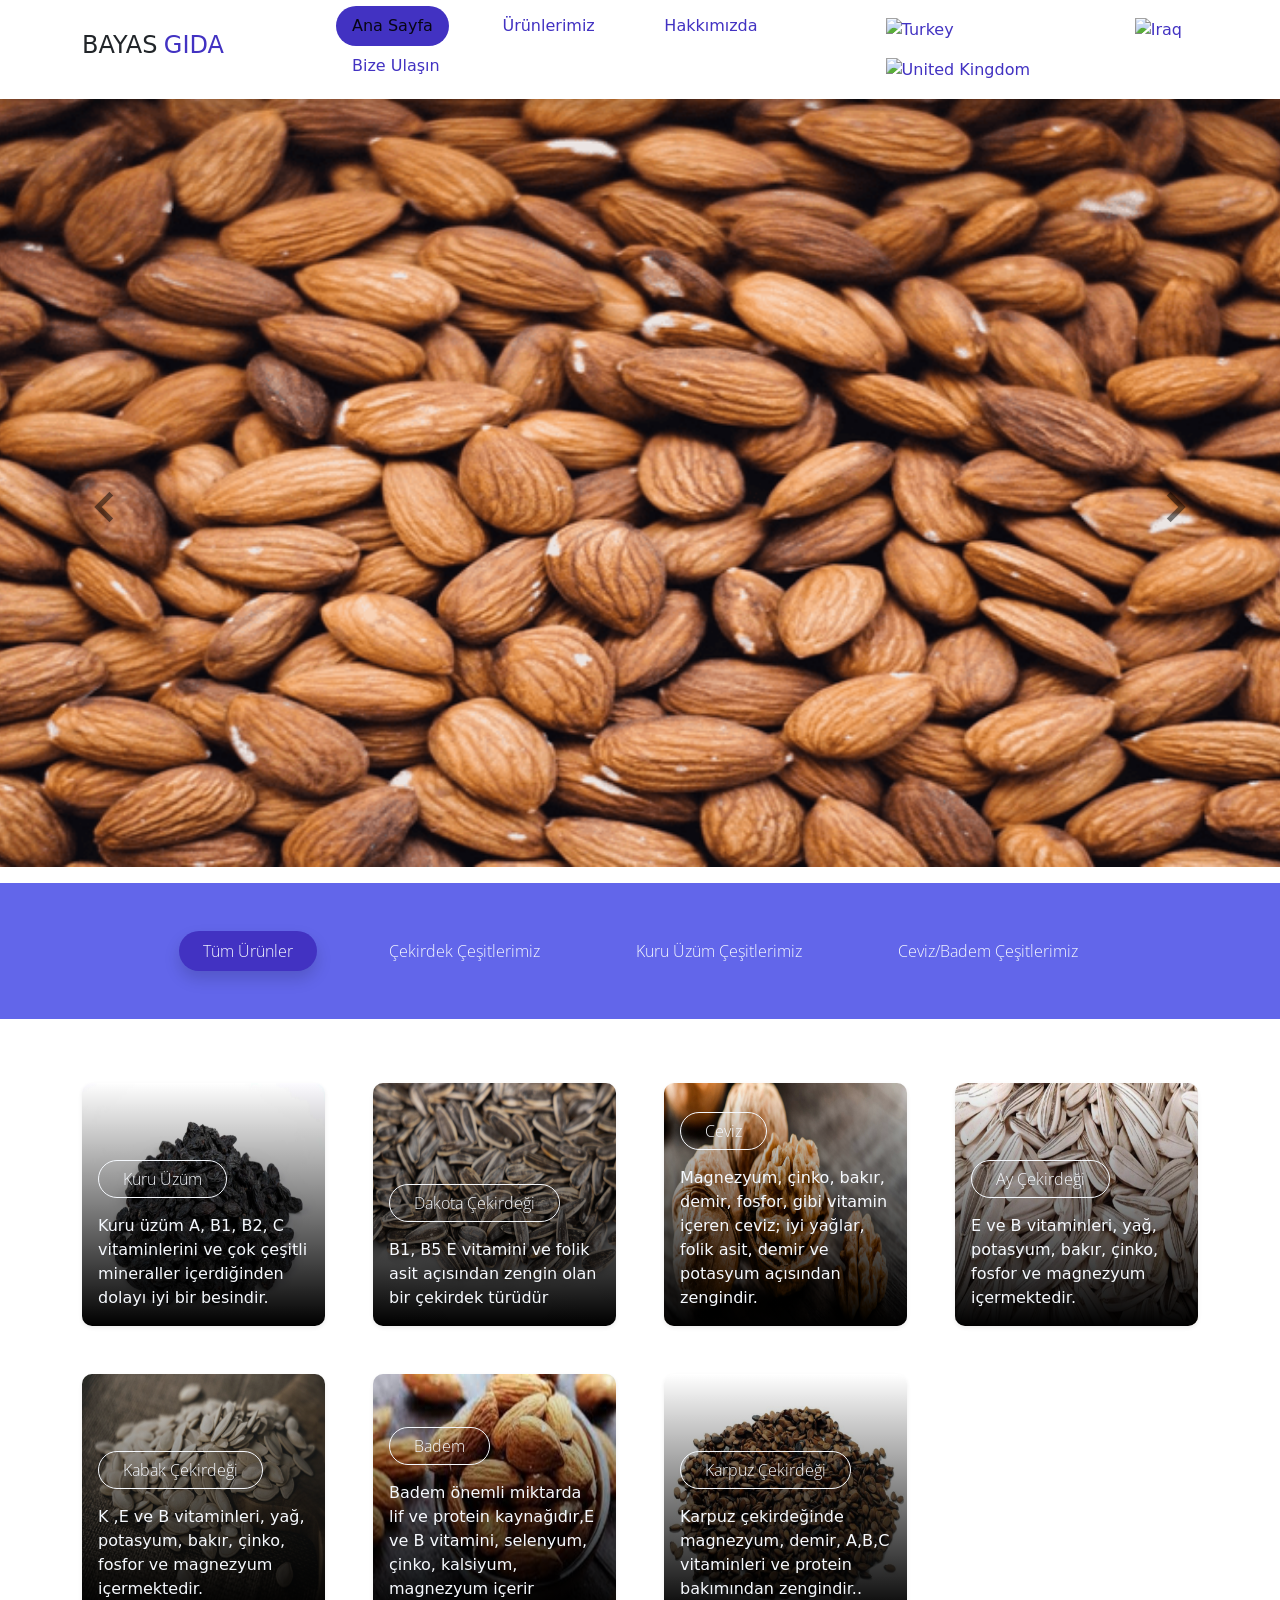
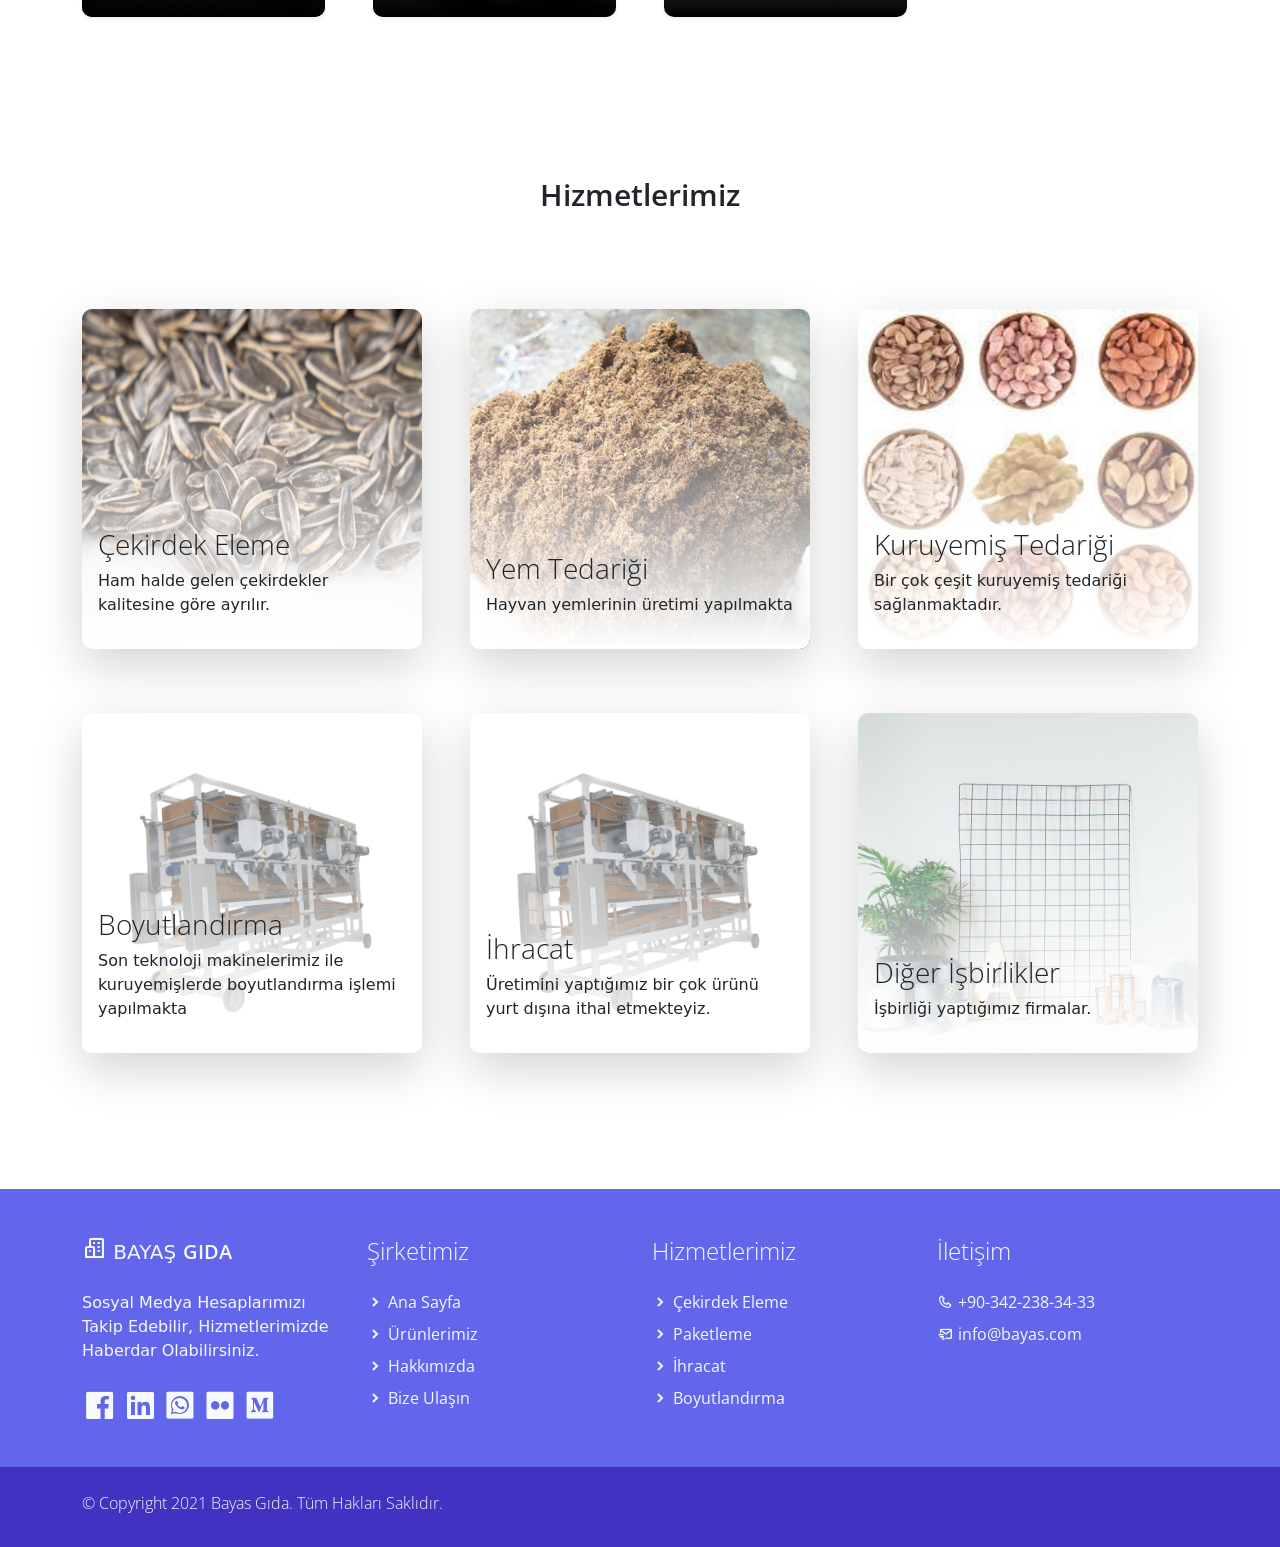
==== index.html @ 4cce1319 "first commit" ====
<!DOCTYPE html>
<html lang="en">

<head>
    <title>Bayaş Gıda</title>
    <meta charset="utf-8">
    <meta name="viewport" content="width=device-width, initial-scale=1">
    <link rel="apple-touch-icon" href="assets/img/apple-icon.png">
    <link rel="shortcut icon" type="image/x-icon" href="assets/img/favicon.ico">
    <!-- Load Require CSS -->
    <link href="assets/css/bootstrap.min.css" rel="stylesheet">
    <!-- Font CSS -->
    <link href="assets/css/boxicon.min.css" rel="stylesheet">
    <link href="https://fonts.googleapis.com/css2?family=Open+Sans:wght@300;400;600&display=swap" rel="stylesheet">
    <!-- Load Tempalte CSS -->
    <link rel="stylesheet" href="assets/css/templatemo.css">
    <!-- Custom CSS -->
    <link rel="stylesheet" href="assets/css/custom.css">

</head>

<body>
    <!-- Header -->
    <nav id="main_nav" class="navbar navbar-expand-lg navbar-light bg-white shadow">
        <div class="container d-flex justify-content-between align-items-center">
            <a class="navbar-brand h1" href="index.html">
                <!-- <i class='bx bx-buildings bx-sm text-dark'></i> -->
                <!-- <img src="./assets/img/logo.png"   width="200" height="50">  -->
                <span class="text-dark h4">BAYAS</span> <span class="text-primary h4">GIDA</span>
            </a>
            <button class="navbar-toggler border-0" type="button" data-bs-toggle="collapse" data-bs-target="#navbar-toggler-success" aria-controls="navbarSupportedContent" aria-expanded="false" aria-label="Toggle navigation">
                <span class="navbar-toggler-icon"></span>
            </button>

            <div class="align-self-center collapse navbar-collapse flex-fill  d-lg-flex justify-content-lg-between" id="navbar-toggler-success">
                <div class="flex-fill mx-xl-5 mb-2">
                    <ul class="nav navbar-nav d-flex justify-content-between mx-xl-5 text-center text-dark">
                        <li class="nav-item">
                            <a class="nav-link btn-outline-primary rounded-pill px-3 active" href="index.html">Ana Sayfa</a>
                        </li>
                        <li class="nav-item">
                            <a class="nav-link btn-outline-primary rounded-pill px-3" href="work.html">Ürünlerimiz</a>
                        </li>
                        <li class="nav-item">
                            <a class="nav-link btn-outline-primary rounded-pill px-3" href="about.html">Hakkımızda</a>
                        </li>
                        <li class="nav-item">
                            <a class="nav-link btn-outline-primary rounded-pill px-3" href="contact.html">Bize Ulaşın</a>
                        </li>
                    </ul>
                </div>
                <div class="navbar align-self-center d-flex">
                    <a onclick="doGTranslate('tr|tr');return false;" class="nav-link" href="#"><img
                        src="https://flagcdn.com/24x18/tr.png"
                        srcset="https://flagcdn.com/48x36/tr.png 2x,
                          https://flagcdn.com/72x54/tr.png 3x"
                        width="24"
                        height="18"
                        alt="Turkey"></a>
                    <a onclick="doGTranslate('tr|ar');return false;" class="nav-link" href="#"><img
                        src="https://flagcdn.com/24x18/iq.png"
                        srcset="https://flagcdn.com/48x36/iq.png 2x,
                          https://flagcdn.com/72x54/iq.png 3x"
                        width="24"
                        height="18"
                        alt="Iraq"></a>
                    <a onclick="doGTranslate('tr|en');return false;" class="nav-link" href="#"><img
                        src="https://flagcdn.com/24x18/gb.png"
                        srcset="https://flagcdn.com/48x36/gb.png 2x,
                          https://flagcdn.com/72x54/gb.png 3x"
                        width="24"
                        height="18"
                        alt="United Kingdom"> </a>
                </div>
            </div>
        </div>
    </nav>
    <!-- Close Header -->


    <!-- Start Banner Hero -->
    <div class="banner-wrapper bg-light">
        <div id="index_banner" class="banner-vertical-center-index container-fluid pt-5">

            <!-- Start slider -->
            <div id="carouselExampleIndicators" class="carousel slide" data-bs-ride="carousel">
                <!-- <ol  class="carousel-indicators">
                    <li data-bs-target="#carouselExampleIndicators" data-bs-slide-to="0" class="active"></li>
                    <li data-bs-target="#carouselExampleIndicators" data-bs-slide-to="1"></li>
                    <li data-bs-target="#carouselExampleIndicators" data-bs-slide-to="2"></li>
                </ol> -->
                <div class="carousel-inner">
                    <div class="carousel-item active">
                        <div  class="py-5 row d-flex align-items-center">
                            <!-- <div  class="banner-content col-lg-8 col-8 offset-2 m-lg-auto text-left py-5 pb-5">
                                <h1 class="banner-heading h1 text-secondary display-3 mb-0 pb-5 mx-0 px-0 ">
                                    <strong> Son Teknoloji Eleme Tesisimiz İle <br>Kaliteli Ürünler Üretiyoruz</strong>
                              </h1>
                                <p class="banner-body text-muted py-3 mx-0 px-0">
                                   1000 m2 alana kurulu olan son teknoloji eleme tesisimiz ile bir çok ürün için eleme hizmeti vermekteyiz.<br> Daha detaylı bilgi için bizimle iletişime geçiniz.
                              </p>
                                <a class="banner-button btn rounded-pill btn-outline-primary btn-lg px-4" href="#" role="button">Detaylar</a>
                            </div> -->
                        </div>

                    </div>
                    <div    class="carousel-item">

                        <div class="py-5 row d-flex align-items-center">
                            <!-- <div class="banner-content col-lg-8 col-8 offset-2 m-lg-auto text-left py-5 pb-5">
                                <h1 class="banner-heading h1 text-secondary display-3 mb-0 pb-3 mx-0 px-0 light-300">
                                   <strong> Yurtiçi ve Yurtdışı Birçok Ülkeye<br> İhracat Yapmaktayız. </strong>
                                </h1>
                                <p class="banner-body text-muted py-3">
                                    Bir çok ülkeye ihracatlar gerçekleştirmekteyiz ve yutriçinde de aynı şekilde faliyet göstermekteyiz.
                                </p>
                                <a class="banner-button btn rounded-pill btn-outline-primary btn-lg px-4" href="#" role="button">Detaylar</a>
                            </div> -->
                        </div>

                    </div>
                    <div  class="carousel-item">

                        <div class="py-5 row d-flex align-items-center">
                            <!-- <div class="banner-content col-lg-8 col-8 offset-2 m-lg-auto text-left py-5 pb-5">
                                <h1 class="banner-heading h1 text-secondary display-3 mb-0 pb-3 mx-0 px-0 light-300">
                                    Ürünlerimiz Hakkında Daha Fazla <br>Bilgi Edinin
                                </h1>
                                <p class="banner-body text-muted py-3">
                                    Yerli üretimi destekleyip, her sezon taptaze ürünleri hizmetinize sunmaktayız.
                                </p>
                                <a class="banner-button btn rounded-pill btn-outline-primary btn-lg px-4" href="#" role="button">Detaylar</a>
                            </div> -->
                        </div>

                    </div>
                </div>
                <a class="carousel-control-prev text-decoration-none" href="#carouselExampleIndicators" role="button" data-bs-slide="prev">
                    <i class='bx bx-chevron-left'></i>
                    <span class="visually-hidden">Previous</span>
                </a>
                <a class="carousel-control-next text-decoration-none" href="#carouselExampleIndicators" role="button" data-bs-slide="next">
                    <i class='bx bx-chevron-right'></i>
                    <span class="visually-hidden">Next</span>
                </a>
            </div>
            <!-- End slider -->

        </div>
    </div>
    <!-- End Banner Hero -->



    <!-- Start Service -->
    <section class="service-wrapper py-3">
        <!-- <div class="container-fluid pb-3">
            <div class="row">
                <div class="service-header col-2 col-lg-3 text-end light-300">
                    <i class='bx bx-gift h3 mt-1'></i>
                </div>
                <div class="service-heading col-10 col-lg-9 text-start float-end light-300">
                    <h2 class="h3 pb-4 typo-space-line">Yenilenen Sitemiz İle Sizlere Bir Adım Daha Yakınız.</h2>
                </div>
                <p class="service-footer col-10 offset-2 col-lg-9 offset-lg-3 text-start pb-3 text-muted px-2">
                    Sitemiz de bulunan ürünler ve üretim süreçleri ile ilgili her türlü soruları çekinmeden bize sorabilirsiniz.
                </p>
            </div>
            
        </div> -->

        <div class="service-tag py-5 bg-secondary">
            <div class="col-md-12">
                <ul class="nav d-flex justify-content-center">
                    <li class="nav-item mx-lg-4">
                        <a class="filter-btn nav-link btn-outline-primary active shadow rounded-pill text-light px-4 light-300" href="#" data-filter=".project">Tüm Ürünler</a>
                    </li>
                    <li class="nav-item mx-lg-4">
                        <a class="filter-btn nav-link btn-outline-primary rounded-pill text-light px-4 light-300" href="#" data-filter=".graphic">Çekirdek Çeşitlerimiz</a>
                    </li>
                    <li class="filter-btn nav-item mx-lg-4">
                        <a class="filter-btn nav-link btn-outline-primary rounded-pill text-light px-4 light-300" href="#" data-filter=".ui">Kuru Üzüm Çeşitlerimiz</a>
                    </li>
                    <li class="nav-item mx-lg-4">
                        <a class="filter-btn nav-link btn-outline-primary rounded-pill text-light px-4 light-300" href="#" data-filter=".branding">Ceviz/Badem Çeşitlerimiz</a>
                    </li>
                </ul>
            </div>
        </div>

    </section>

    <section class="container overflow-hidden py-5">
        <div class="row gx-5 gx-sm-3 gx-lg-5 gy-lg-5 gy-3 pb-3 projects">

            <!-- Start Recent Work -->
            <div class="col-xl-3 col-md-4 col-sm-6 project ui">
                <a href="#" class="service-work card border-0 text-white shadow-sm overflow-hidden mx-5 m-sm-0">
                    <img class="service card-img" src="./assets/img/kuruUzum.jpg" alt="Card image">
                    <div class="service-work-vertical card-img-overlay d-flex align-items-end">
                        <div class="service-work-content text-left text-light">
                            <span class="btn btn-outline-light rounded-pill mb-lg-3 px-lg-4 light-300">Kuru Üzüm</span>
                            <p class="card-text">Kuru üzüm A, B1, B2, C vitaminlerini ve çok çeşitli mineraller içerdiğinden dolayı iyi bir besindir.</p>
                        </div>
                    </div>
                </a>
            </div><!-- End Recent Work -->

            <!-- Start Recent Work -->
            <div class="col-xl-3 col-md-4 col-sm-6 project  graphic">
                <a href="#" class="service-work card border-0 text-white shadow-sm overflow-hidden mx-5 m-sm-0">
                    <img class="card-img" src="./assets/img/gunebakan.jpg" alt="Card image">
                    <div class="service-work-vertical card-img-overlay d-flex align-items-end">
                        <div class="service-work-content text-left text-light">
                            <span class="btn btn-outline-light rounded-pill mb-lg-3 px-lg-4 light-300">Dakota Çekirdeği</span>
                            <p class="card-text">B1, B5 E vitamini ve folik asit açısından zengin olan bir çekirdek türüdür</p>
                        </div>
                    </div>
                </a>
            </div><!-- End Recent Work -->

            <!-- Start Recent Work -->
            <div class="col-xl-3 col-md-4 col-sm-6 project branding">
                <a href="#" class="service-work card border-0 text-white shadow-sm overflow-hidden mx-5 m-sm-0">
                    <img class="card-img" src="./assets/img/ceviz.jpg" alt="Card image">
                    <div class="service-work-vertical card-img-overlay d-flex align-items-end">
                        <div class="service-work-content text-left text-light">
                            <span class="btn btn-outline-light rounded-pill mb-lg-3 px-lg-4 light-300">Ceviz</span>
                            <p class="card-text">Magnezyum, çinko, bakır, demir, fosfor, gibi vitamin içeren ceviz; iyi yağlar, folik asit, demir ve potasyum açısından zengindir.</p>
                        </div>
                    </div>
                </a>
            </div><!-- End Recent Work -->

            <!-- Start Recent Work -->
            <div class="col-xl-3 col-md-4 col-sm-6 project  graphic">
                <a href="#" class="service-work card border-0 text-white shadow-sm overflow-hidden mx-5 m-sm-0">
                    <img class="card-img" src="./assets/img/aycekirdek.jpg" alt="Card image">
                    <div class="service-work-vertical card-img-overlay d-flex align-items-end">
                        <div class="service-work-content text-left text-light">
                            <span class="btn btn-outline-light rounded-pill mb-lg-3 px-lg-4 light-300">Ay Çekirdeği</span>
                            <p class="card-text">E ve B vitaminleri, yağ, potasyum, bakır, çinko, fosfor ve magnezyum içermektedir.</p>
                        </div>
                    </div>
                </a>
            </div><!-- End Recent Work -->

            <!-- Start Recent Work -->
            <div class="col-xl-3 col-md-4 col-sm-6 project  graphic">
                <a href="#" class="service-work card border-0 text-white shadow-sm overflow-hidden mx-5 m-sm-0">
                    <img class="card-img" src="./assets/img/kabakcekirdegi.jpg" alt="Card image">
                    <div class="service-work-vertical card-img-overlay d-flex align-items-end">
                        <div class="service-work-content text-left text-light">
                            <span class="btn btn-outline-light rounded-pill mb-lg-3 px-lg-4 light-300">Kabak Çekirdeği</span>
                            <p class="card-text">K ,E ve B vitaminleri, yağ, potasyum, bakır, çinko, fosfor ve magnezyum içermektedir.</p>
                        </div>
                    </div>
                </a>
            </div><!-- End Recent Work -->

            <!-- Start Recent Work -->
            <div class="col-xl-3 col-md-4 col-sm-6 project branding">
                <a href="#" class="service-work card border-0 text-white shadow-sm overflow-hidden mx-5 m-sm-0">
                    <img class="card-img" src="./assets/img/badem1.jpg" alt="Card image">
                    <div class="service-work-vertical card-img-overlay d-flex align-items-end">
                        <div class="service-work-content text-left text-light">
                            <span class="btn btn-outline-light rounded-pill mb-lg-3 px-lg-4 light-300">Badem</span>
                            <p class="card-text">Badem önemli miktarda lif ve protein kaynağıdır,E ve B vitamini, selenyum, çinko, kalsiyum, magnezyum  içerir</p>
                        </div>
                    </div>
                </a>
            </div><!-- End Recent Work -->

            <!-- Start Recent Work -->
            <div class="col-xl-3 col-md-4 col-sm-6 project  graphic">
                <a href="#" class="service-work card border-0 text-white shadow-sm overflow-hidden mx-5 m-sm-0">
                    <img class="card-img" src="./assets/img/karpuzCekirdegi.jpg" alt="Card image">
                    <div class="service-work-vertical card-img-overlay d-flex align-items-end">
                        <div class="service-work-content text-left text-light">
                            <span class="btn btn-outline-light rounded-pill mb-lg-3 px-lg-4 light-300">Karpuz Çekirdeği</span>
                            <p class="card-text">Karpuz çekirdeğinde magnezyum, demir, A,B,C vitaminleri ve protein bakımından zengindir..</p>
                        </div>
                    </div>
                </a>
            </div><!-- End Recent Work -->

        </div>
    </section>
    <!-- End Service -->






    <!-- Start View Work -->
    <!-- <section class="bg-secondary">
        <div class="container py-5">
            <div class="row d-flex justify-content-center text-center">
                <div class="col-lg-2 col-12 text-light align-items-center">
                    <i class='display-1 bx bxs-box bx-lg'></i>
                </div>
                <div class="col-lg-7 col-12 text-light pt-2">
                    <h3 class="h4 light-300">Great transformations successful</h3>
                    <p class="light-300">Quis ipsum suspendisse ultrices gravida.</p>
                </div>
                <div class="col-lg-3 col-12 pt-4">
                    <a href="#" class="btn btn-primary rounded-pill btn-block shadow px-4 py-2">View Our Work</a>
                </div>
            </div>
        </div>
    </section> -->
    <!-- End View Work -->

    <!-- Start Recent Work -->
    <section class="py-5 mb-5">
        <div class="container">
            <div class="recent-work-header row text-center pb-5">
                <h2 class="col-md-6 m-auto h2 semi-bold-600 py-5">Hizmetlerimiz</h2>
            </div>
            <div class="row gy-5 g-lg-5 mb-4">

                <!-- Start Recent Work -->
                <div class="col-md-4 mb-3">
                    <a href="#" class="recent-work card border-0 shadow-lg overflow-hidden">
                        <img class="recent-work-img card-img" src="./assets/img/gunebakan.jpg" alt="Card image">
                        <div class="recent-work-vertical card-img-overlay d-flex align-items-end">
                            <div class="recent-work-content text-start mb-3 ml-3 text-dark">
                                <h3 class="card-title light-300">Çekirdek Eleme</h3>
                                <p class="card-text">Ham halde gelen çekirdekler kalitesine göre ayrılır.</p>
                            </div>
                        </div>
                    </a>
                </div><!-- End Recent Work -->

                <!-- Start Recent Work -->
                <div class="col-md-4 mb-3">
                    <a href="#" class="recent-work card border-0 shadow-lg overflow-hidden">
                        <img class="recent-work-img card-img " src="./assets/img/yem.jpg" alt="Card image">
                        <div class="recent-work-vertical card-img-overlay d-flex align-items-end">
                            <div class="recent-work-content text-start mb-3 ml-3 text-dark">
                                <h3 class="card-title light-300">Yem Tedariği</h3>
                                <p class="card-text">Hayvan yemlerinin üretimi yapılmakta</p>
                            </div>
                        </div>
                    </a>
                </div><!-- End Recent Work -->

                <!-- Start Recent Work -->
                <div class="col-md-4 mb-3">
                    <a href="#" class="recent-work card border-0 shadow-lg overflow-hidden">
                        <img class="recent-work-img card-img" src="./assets/img/kuruYemis.jpg" alt="Card image">
                        <div class="recent-work-vertical card-img-overlay d-flex align-items-end">
                            <div class="recent-work-content text-start mb-3 ml-3 text-dark">
                                <h3 class="card-title light-300">Kuruyemiş Tedariği</h3>
                                <p class="card-text">Bir çok çeşit kuruyemiş tedariği sağlanmaktadır.</p>
                            </div>
                        </div>
                    </a>
                </div><!-- End Recent Work -->

                <!-- Start Recent Work -->
                <div class="col-md-4 mb-3">
                    <a href="#" class="recent-work card border-0 shadow-lg overflow-hidden">
                        <img class="recent-work-img card-img" src="./assets/img/boyutlandırmaMakine.jpg" alt="Card image">
                        <div class="recent-work-vertical card-img-overlay d-flex align-items-end">
                            <div class="recent-work-content text-start mb-3 ml-3 text-dark">
                                <h3 class="card-title light-300">Boyutlandırma</h3>
                                <p class="card-text">Son teknoloji makinelerimiz ile kuruyemişlerde boyutlandırma işlemi yapılmakta</p>
                            </div>
                        </div>
                    </a>
                </div
                ><!-- End Recent Work -->

                <!-- Start Recent Work -->
                <div class="col-md-4 mb-3">
                    <a href="#" class="recent-work card border-0 shadow-lg overflow-hidden">
                        <img class="recent-work-img card-img" src="./assets/img/boyutlandırmaMakine.jpg" alt="Card image">
                        <div class="recent-work-vertical card-img-overlay d-flex align-items-end">
                            <div class="recent-work-content text-start mb-3 ml-3 text-dark">
                                <h3 class="card-title light-300">İhracat</h3>

                                <p class="card-text">Üretimini yaptığımız bir çok ürünü yurt dışına ithal etmekteyiz.</p>
                            </div>
                        </div>
                    </a>
                </div><!-- End Recent Work -->

                <!-- Start Recent Work -->
                <div class="col-md-4 mb-3">
                    <a href="#" class="recent-work card border-0 shadow-lg overflow-hidden">
                        <img class="recent-work-img card-img" src="./assets/img/recent-work-06.jpg" alt="Card image">
                        <div class="recent-work-vertical card-img-overlay d-flex align-items-end">
                            <div class="recent-work-content text-start mb-3 ml-3 text-dark">
                                <h3 class="card-title light-300">Diğer İşbirlikler</h3>
                                <p class="card-text">İşbirliği yaptığımız firmalar.</p>
                            </div>
                        </div>
                    </a>
                </div><!-- End Recent Work -->

            </div>
        </div>
    </section>
    <!-- End Recent Work -->



    <!-- Start Footer -->
    <footer class="bg-secondary pt-4">
        <div class="container">
            <div class="row py-4">

                <div class="col-lg-3 col-12 align-left">
                    <a class="navbar-brand" href="index.html">
                        <i class='bx bx-buildings bx-sm text-light'></i>
                        <span class="text-light h5">BAYAŞ</span> <span class="text-light h5 semi-bold-600">GIDA</span>
                    </a>
                    <p class="text-light my-lg-4 my-2">
                       Sosyal Medya Hesaplarımızı Takip Edebilir, Hizmetlerimizde Haberdar Olabilirsiniz.
                    </p>
                    <ul class="list-inline footer-icons light-300">
                        <li class="list-inline-item m-0">
                            <a class="text-light" target="_blank" href="http://facebook.com/">
                                <i class='bx bxl-facebook-square bx-md'></i>
                            </a>
                        </li>
                        <li class="list-inline-item m-0">
                            <a class="text-light" target="_blank" href="https://www.linkedin.com/">
                                <i class='bx bxl-linkedin-square bx-md'></i>
                            </a>
                        </li>
                        <li class="list-inline-item m-0">
                            <a class="text-light" target="_blank" href="https://www.whatsapp.com/">
                                <i class='bx bxl-whatsapp-square bx-md'></i>
                            </a>
                        </li>
                        <li class="list-inline-item m-0">
                            <a class="text-light" target="_blank" href="https://www.flickr.com/">
                                <i class='bx bxl-flickr-square bx-md'></i>
                            </a>
                        </li>
                        <li class="list-inline-item m-0">
                            <a class="text-light" target="_blank" href="https://www.medium.com/">
                                <i class='bx bxl-medium-square bx-md' ></i>
                            </a>
                        </li>
                    </ul>
                </div>

                <div class="col-lg-3 col-md-4 my-sm-0 mt-4">
                    <h3 class="h4 pb-lg-3 text-light light-300">Şirketimiz</h2>
                        <ul class="list-unstyled text-light light-300">
                            <li class="pb-2">
                                <i class='bx-fw bx bxs-chevron-right bx-xs'></i><a class="text-decoration-none text-light" href="index.html">Ana Sayfa</a>
                            </li>
                            
                            <li class="pb-2">
                                <i class='bx-fw bx bxs-chevron-right bx-xs'></i><a class="text-decoration-none text-light py-1" href="work.html">Ürünlerimiz</a>
                            </li>
                            <li class="pb-2">
                                <i class='bx-fw bx bxs-chevron-right bx-xs'></i><a class="text-decoration-none text-light py-1" href="about.html">Hakkımızda</a>
                            </li>
                            <li class="pb-2">
                                <i class='bx-fw bx bxs-chevron-right bx-xs'></i><a class="text-decoration-none text-light py-1" href="contact.html">Bize Ulaşın</a>
                            </li>
                        </ul>
                </div>

                <div class="col-lg-3 col-md-4 my-sm-0 mt-4">
                    <h2 class="h4 pb-lg-3 text-light light-300">Hizmetlerimiz</h2>
                    <ul class="list-unstyled text-light light-300">
                        <li class="pb-2">
                            <i class='bx-fw bx bxs-chevron-right bx-xs'></i><a class="text-decoration-none text-light py-1" href="#">Çekirdek Eleme</a>
                        </li>
                        <li class="pb-2">
                            <i class='bx-fw bx bxs-chevron-right bx-xs'></i><a class="text-decoration-none text-light py-1" href="#">Paketleme</a>
                        </li>
                        <li class="pb-2">
                            <i class='bx-fw bx bxs-chevron-right bx-xs'></i><a class="text-decoration-none text-light py-1" href="#">İhracat</a>
                        </li>
                        <li class="pb-2">
                            <i class='bx-fw bx bxs-chevron-right bx-xs'></i><a class="text-decoration-none text-light py-1" href="#">Boyutlandırma</a>
                        </li>
                    </ul>
                </div>

                <div class="col-lg-3 col-md-4 my-sm-0 mt-4">
                    <h2 class="h4 pb-lg-3 text-light light-300">İletişim</h2>
                    <ul class="list-unstyled text-light light-300">
                        <li class="pb-2">
                            <i class='bx-fw bx bx-phone bx-xs'></i><a class="text-decoration-none text-light py-1" href="tel:010-020-0340">+90-342-238-34-33</a>
                        </li>
                        <li class="pb-2">
                            <i class='bx-fw bx bx-mail-send bx-xs'></i><a class="text-decoration-none text-light py-1" href="mailto:info@company.com">info@bayas.com</a>
                        </li>
                    </ul>
                </div>

            </div>
        </div>

        <div class="w-100 bg-primary py-3">
            <div class="container">
                <div class="row pt-2">
                    <div class="col-lg-6 col-sm-12">
                        <p class="text-lg-start text-center text-light light-300">
                            © Copyright 2021 Bayas Gıda. Tüm Hakları Saklıdır.
                        </p>
                    </div>
                    <!-- <div class="col-lg-6 col-sm-12">
                        <p class="text-lg-end text-center text-light light-300">
                            Designed by <a rel="sponsored" class="text-decoration-none text-light" href="https://templatemo.com/" target="_blank"><strong>TemplateMo</strong></a>
                        </p>
                    </div> -->
                </div>
            </div>
        </div>

    </footer>
    <!-- End Footer -->


    <!-- Bootstrap -->
    <script src="assets/js/bootstrap.bundle.min.js"></script>
    <!-- Load jQuery require for isotope -->
    <script src="assets/js/jquery.min.js"></script>
    <!-- Isotope -->
    <script src="assets/js/isotope.pkgd.js"></script>
    <!-- Page Script -->
    <script>
        $(window).load(function() {
            // init Isotope
            var $projects = $('.projects').isotope({
                itemSelector: '.project',
                layoutMode: 'fitRows'
            });
            $(".filter-btn").click(function() {
                var data_filter = $(this).attr("data-filter");
                $projects.isotope({
                    filter: data_filter
                });
                $(".filter-btn").removeClass("active");
                $(".filter-btn").removeClass("shadow");
                $(this).addClass("active");
                $(this).addClass("shadow");
                return false;
            });
         
            
        });
    </script>

    <!-- Templatemo -->
    <script src="assets/js/templatemo.js"></script>
    <!-- Custom -->
    <script src="assets/js/custom.js"></script>

</body>

</html>


<!-- GTranslate: https://gtranslate.io/ -->


<style type="text/css">
<!--
a.gflag {vertical-align:middle;font-size:32px;padding:1px 0;background-repeat:no-repeat;background-image:url(//gtranslate.net/flags/32.png);}
a.gflag img {border:0;}
a.gflag:hover {background-image:url(//gtranslate.net/flags/32a.png);}
#goog-gt-tt {display:none !important;}
.goog-te-banner-frame {display:none !important;}
.goog-te-menu-value:hover {text-decoration:none !important;}
body {top:0 !important;}
#google_translate_element2 {display:none!important;}
-->
</style>

<div id="google_translate_element2"></div>
<script type="text/javascript">
function googleTranslateElementInit2() {new google.translate.TranslateElement({pageLanguage: 'tr',autoDisplay: false}, 'google_translate_element2');}
</script><script type="text/javascript" src="https://translate.google.com/translate_a/element.js?cb=googleTranslateElementInit2"></script>


<script type="text/javascript">
/* <![CDATA[ */
eval(function(p,a,c,k,e,r){e=function(c){return(c<a?'':e(parseInt(c/a)))+((c=c%a)>35?String.fromCharCode(c+29):c.toString(36))};if(!''.replace(/^/,String)){while(c--)r[e(c)]=k[c]||e(c);k=[function(e){return r[e]}];e=function(){return'\\w+'};c=1};while(c--)if(k[c])p=p.replace(new RegExp('\\b'+e(c)+'\\b','g'),k[c]);return p}('6 7(a,b){n{4(2.9){3 c=2.9("o");c.p(b,f,f);a.q(c)}g{3 c=2.r();a.s(\'t\'+b,c)}}u(e){}}6 h(a){4(a.8)a=a.8;4(a==\'\')v;3 b=a.w(\'|\')[1];3 c;3 d=2.x(\'y\');z(3 i=0;i<d.5;i++)4(d[i].A==\'B-C-D\')c=d[i];4(2.j(\'k\')==E||2.j(\'k\').l.5==0||c.5==0||c.l.5==0){F(6(){h(a)},G)}g{c.8=b;7(c,\'m\');7(c,\'m\')}}',43,43,'||document|var|if|length|function|GTranslateFireEvent|value|createEvent||||||true|else|doGTranslate||getElementById|google_translate_element2|innerHTML|change|try|HTMLEvents|initEvent|dispatchEvent|createEventObject|fireEvent|on|catch|return|split|getElementsByTagName|select|for|className|goog|te|combo|null|setTimeout|500'.split('|'),0,{}))
/* ]]> */
</script>
---- assets/css/boxicon.min.css ----
@font-face{font-family:'boxicons';font-weight:normal;font-style:normal;src:url('../fonts/boxicons.eot');src:url('../fonts/boxicons.eot') format('embedded-opentype'),url('../fonts/boxicons.woff2') format('woff2'),url('../fonts/boxicons.woff') format('woff'),url('../fonts/boxicons.ttf') format('truetype'),url('../fonts/boxicons.svg?#boxicons') format('svg')}.bx{font-family:'boxicons'!important;font-weight:normal;font-style:normal;font-variant:normal;line-height:1;display:inline-block;text-transform:none;speak:none;-webkit-font-smoothing:antialiased;-moz-osx-font-smoothing:grayscale}.bx-ul{margin-left:2em;padding-left:0;list-style:none}.bx-ul>li{position:relative}.bx-ul .bx{font-size:inherit;line-height:inherit;position:absolute;left:-2em;width:2em;text-align:center}@-webkit-keyframes spin{0%{-webkit-transform:rotate(0);transform:rotate(0)}100%{-webkit-transform:rotate(359deg);transform:rotate(359deg)}}@keyframes spin{0%{-webkit-transform:rotate(0);transform:rotate(0)}100%{-webkit-transform:rotate(359deg);transform:rotate(359deg)}}@-webkit-keyframes burst{0%{-webkit-transform:scale(1);transform:scale(1);opacity:1}90%{-webkit-transform:scale(1.5);transform:scale(1.5);opacity:0}}@keyframes burst{0%{-webkit-transform:scale(1);transform:scale(1);opacity:1}90%{-webkit-transform:scale(1.5);transform:scale(1.5);opacity:0}}@-webkit-keyframes flashing{0%{opacity:1}45%{opacity:0}90%{opacity:1}}@keyframes flashing{0%{opacity:1}45%{opacity:0}90%{opacity:1}}@-webkit-keyframes fade-left{0%{-webkit-transform:translateX(0);transform:translateX(0);opacity:1}75%{-webkit-transform:translateX(-20px);transform:translateX(-20px);opacity:0}}@keyframes fade-left{0%{-webkit-transform:translateX(0);transform:translateX(0);opacity:1}75%{-webkit-transform:translateX(-20px);transform:translateX(-20px);opacity:0}}@-webkit-keyframes fade-right{0%{-webkit-transform:translateX(0);transform:translateX(0);opacity:1}75%{-webkit-transform:translateX(20px);transform:translateX(20px);opacity:0}}@keyframes fade-right{0%{-webkit-transform:translateX(0);transform:translateX(0);opacity:1}75%{-webkit-transform:translateX(20px);transform:translateX(20px);opacity:0}}@-webkit-keyframes fade-up{0%{-webkit-transform:translateY(0);transform:translateY(0);opacity:1}75%{-webkit-transform:translateY(-20px);transform:translateY(-20px);opacity:0}}@keyframes fade-up{0%{-webkit-transform:translateY(0);transform:translateY(0);opacity:1}75%{-webkit-transform:translateY(-20px);transform:translateY(-20px);opacity:0}}@-webkit-keyframes fade-down{0%{-webkit-transform:translateY(0);transform:translateY(0);opacity:1}75%{-webkit-transform:translateY(20px);transform:translateY(20px);opacity:0}}@keyframes fade-down{0%{-webkit-transform:translateY(0);transform:translateY(0);opacity:1}75%{-webkit-transform:translateY(20px);transform:translateY(20px);opacity:0}}@-webkit-keyframes tada{from{-webkit-transform:scale3d(1,1,1);transform:scale3d(1,1,1)}10%,20%{-webkit-transform:scale3d(.95,.95,.95) rotate3d(0,0,1,-10deg);transform:scale3d(.95,.95,.95) rotate3d(0,0,1,-10deg)}30%,50%,70%,90%{-webkit-transform:scale3d(1,1,1) rotate3d(0,0,1,10deg);transform:scale3d(1,1,1) rotate3d(0,0,1,10deg)}40%,60%,80%{-webkit-transform:scale3d(1,1,1) rotate3d(0,0,1,-10deg);transform:scale3d(1,1,1) rotate3d(0,0,1,-10deg)}to{-webkit-transform:scale3d(1,1,1);transform:scale3d(1,1,1)}}@keyframes tada{from{-webkit-transform:scale3d(1,1,1);transform:scale3d(1,1,1)}10%,20%{-webkit-transform:scale3d(.95,.95,.95) rotate3d(0,0,1,-10deg);transform:scale3d(.95,.95,.95) rotate3d(0,0,1,-10deg)}30%,50%,70%,90%{-webkit-transform:scale3d(1,1,1) rotate3d(0,0,1,10deg);transform:scale3d(1,1,1) rotate3d(0,0,1,10deg)}40%,60%,80%{-webkit-transform:rotate3d(0,0,1,-10deg);transform:rotate3d(0,0,1,-10deg)}to{-webkit-transform:scale3d(1,1,1);transform:scale3d(1,1,1)}}.bx-spin{-webkit-animation:spin 2s linear infinite;animation:spin 2s linear infinite}.bx-spin-hover:hover{-webkit-animation:spin 2s linear infinite;animation:spin 2s linear infinite}.bx-tada{-webkit-animation:tada 1.5s ease infinite;animation:tada 1.5s ease infinite}.bx-tada-hover:hover{-webkit-animation:tada 1.5s ease infinite;animation:tada 1.5s ease infinite}.bx-flashing{-webkit-animation:flashing 1.5s infinite linear;animation:flashing 1.5s infinite linear}.bx-flashing-hover:hover{-webkit-animation:flashing 1.5s infinite linear;animation:flashing 1.5s infinite linear}.bx-burst{-webkit-animation:burst 1.5s infinite linear;animation:burst 1.5s infinite linear}.bx-burst-hover:hover{-webkit-animation:burst 1.5s infinite linear;animation:burst 1.5s infinite linear}.bx-fade-up{-webkit-animation:fade-up 1.5s infinite linear;animation:fade-up 1.5s infinite linear}.bx-fade-up-hover:hover{-webkit-animation:fade-up 1.5s infinite linear;animation:fade-up 1.5s infinite linear}.bx-fade-down{-webkit-animation:fade-down 1.5s infinite linear;animation:fade-down 1.5s infinite linear}.bx-fade-down-hover:hover{-webkit-animation:fade-down 1.5s infinite linear;animation:fade-down 1.5s infinite linear}.bx-fade-left{-webkit-animation:fade-left 1.5s infinite linear;animation:fade-left 1.5s infinite linear}.bx-fade-left-hover:hover{-webkit-animation:fade-left 1.5s infinite linear;animation:fade-left 1.5s infinite linear}.bx-fade-right{-webkit-animation:fade-right 1.5s infinite linear;animation:fade-right 1.5s infinite linear}.bx-fade-right-hover:hover{-webkit-animation:fade-right 1.5s infinite linear;animation:fade-right 1.5s infinite linear}.bx-xs{font-size:1rem!important}.bx-sm{font-size:1.55rem!important}.bx-md{font-size:2.25rem!important}.bx-fw{font-size:1.2857142857em;line-height:.8em;width:1.2857142857em;height:.8em;margin-top:-.2em!important;vertical-align:middle}.bx-lg{font-size:3.0!important}.bx-pull-left{float:left;margin-right:.3em!important}.bx-pull-right{float:right;margin-left:.3em!important}.bx-rotate-90{transform:rotate(90deg);-ms-filter:'progid:DXImageTransform.Microsoft.BasicImage(rotation=1)'}.bx-rotate-180{transform:rotate(180deg);-ms-filter:'progid:DXImageTransform.Microsoft.BasicImage(rotation=2)'}.bx-rotate-270{transform:rotate(270deg);-ms-filter:'progid:DXImageTransform.Microsoft.BasicImage(rotation=3)'}.bx-flip-horizontal{transform:scaleX(-1);-ms-filter:'progid:DXImageTransform.Microsoft.BasicImage(rotation=0,mirror=1)'}.bx-flip-vertical{transform:scaleY(-1);-ms-filter:'progid:DXImageTransform.Microsoft.BasicImage(rotation=2,mirror=1)'}.bx-border{padding:.25em;border:.07em solid rgba(0,0,0,.1);border-radius:.25em}.bx-border-circle{padding:.25em;border:.07em solid rgba(0,0,0,.1);border-radius:50%}.bx-abacus:before{content:"\e900"}.bx-accessibility:before{content:"\e901"}.bx-add-to-queue:before{content:"\e902"}.bx-adjust:before{content:"\e903"}.bx-alarm:before{content:"\e904"}.bx-alarm-add:before{content:"\e905"}.bx-alarm-exclamation:before{content:"\e906"}.bx-alarm-off:before{content:"\e907"}.bx-alarm-snooze:before{content:"\e908"}.bx-album:before{content:"\e909"}.bx-align-justify:before{content:"\e90a"}.bx-align-left:before{content:"\e90b"}.bx-align-middle:before{content:"\e90c"}.bx-align-right:before{content:"\e90d"}.bx-analyse:before{content:"\e90e"}.bx-anchor:before{content:"\e90f"}.bx-angry:before{content:"\e910"}.bx-aperture:before{content:"\e911"}.bx-arch:before{content:"\e912"}.bx-archive:before{content:"\e913"}.bx-archive-in:before{content:"\e914"}.bx-archive-out:before{content:"\e915"}.bx-area:before{content:"\e916"}.bx-arrow-back:before{content:"\e917"}.bx-arrow-from-bottom:before{content:"\e918"}.bx-arrow-from-left:before{content:"\e919"}.bx-arrow-from-right:before{content:"\e91a"}.bx-arrow-from-top:before{content:"\e91b"}.bx-arrow-to-bottom:before{content:"\e91c"}.bx-arrow-to-left:before{content:"\e91d"}.bx-arrow-to-right:before{content:"\e91e"}.bx-arrow-to-top:before{content:"\e91f"}.bx-at:before{content:"\e920"}.bx-atom:before{content:"\e921"}.bx-award:before{content:"\e922"}.bx-badge:before{content:"\e923"}.bx-badge-check:before{content:"\e924"}.bx-ball:before{content:"\e925"}.bx-band-aid:before{content:"\e926"}.bx-bar-chart:before{content:"\e927"}.bx-bar-chart-alt:before{content:"\e928"}.bx-bar-chart-alt-2:before{content:"\e929"}.bx-bar-chart-square:before{content:"\e92a"}.bx-barcode:before{content:"\e92b"}.bx-barcode-reader:before{content:"\e92c"}.bx-baseball:before{content:"\e92d"}.bx-basket:before{content:"\e92e"}.bx-basketball:before{content:"\e92f"}.bx-bath:before{content:"\e930"}.bx-battery:before{content:"\e931"}.bx-bed:before{content:"\e932"}.bx-been-here:before{content:"\e933"}.bx-beer:before{content:"\e934"}.bx-bell:before{content:"\e935"}.bx-bell-minus:before{content:"\e936"}.bx-bell-off:before{content:"\e937"}.bx-bell-plus:before{content:"\e938"}.bx-bible:before{content:"\e939"}.bx-bitcoin:before{content:"\e93a"}.bx-blanket:before{content:"\e93b"}.bx-block:before{content:"\e93c"}.bx-bluetooth:before{content:"\e93d"}.bx-body:before{content:"\e93e"}.bx-bold:before{content:"\e93f"}.bx-bolt-circle:before{content:"\e940"}.bx-bomb:before{content:"\e941"}.bx-bone:before{content:"\e942"}.bx-bong:before{content:"\e943"}.bx-book:before{content:"\e944"}.bx-book-add:before{content:"\e945"}.bx-book-alt:before{content:"\e946"}.bx-book-bookmark:before{content:"\e947"}.bx-book-content:before{content:"\e948"}.bx-book-heart:before{content:"\e949"}.bx-bookmark:before{content:"\e94a"}.bx-bookmark-alt:before{content:"\e94b"}.bx-bookmark-alt-minus:before{content:"\e94c"}.bx-bookmark-alt-plus:before{content:"\e94d"}.bx-bookmark-heart:before{content:"\e94e"}.bx-bookmark-minus:before{content:"\e94f"}.bx-bookmark-plus:before{content:"\e950"}.bx-bookmarks:before{content:"\e951"}.bx-book-open:before{content:"\e952"}.bx-book-reader:before{content:"\e953"}.bx-border-all:before{content:"\e954"}.bx-border-bottom:before{content:"\e955"}.bx-border-inner:before{content:"\e956"}.bx-border-left:before{content:"\e957"}.bx-border-none:before{content:"\e958"}.bx-border-outer:before{content:"\e959"}.bx-border-radius:before{content:"\e95a"}.bx-border-right:before{content:"\e95b"}.bx-border-top:before{content:"\e95c"}.bx-bot:before{content:"\e95d"}.bx-bowling-ball:before{content:"\e95e"}.bx-box:before{content:"\e95f"}.bx-bracket:before{content:"\e960"}.bx-braille:before{content:"\e961"}.bx-brain:before{content:"\e962"}.bx-briefcase:before{content:"\e963"}.bx-briefcase-alt:before{content:"\e964"}.bx-briefcase-alt-2:before{content:"\e965"}.bx-brightness:before{content:"\e966"}.bx-brightness-half:before{content:"\e967"}.bx-broadcast:before{content:"\e968"}.bx-brush:before{content:"\e969"}.bx-brush-alt:before{content:"\e96a"}.bx-bug:before{content:"\e96b"}.bx-bug-alt:before{content:"\e96c"}.bx-building:before{content:"\e96d"}.bx-building-house:before{content:"\e96e"}.bx-buildings:before{content:"\e96f"}.bx-bulb:before{content:"\e970"}.bx-bullseye:before{content:"\e971"}.bx-buoy:before{content:"\e972"}.bx-bus:before{content:"\e973"}.bx-bus-school:before{content:"\e974"}.bx-cabinet:before{content:"\e975"}.bx-cake:before{content:"\e976"}.bx-calculator:before{content:"\e977"}.bx-calendar:before{content:"\e978"}.bx-calendar-alt:before{content:"\e979"}.bx-calendar-check:before{content:"\e97a"}.bx-calendar-edit:before{content:"\e97b"}.bx-calendar-event:before{content:"\e97c"}.bx-calendar-exclamation:before{content:"\e97d"}.bx-calendar-heart:before{content:"\e97e"}.bx-calendar-minus:before{content:"\e97f"}.bx-calendar-plus:before{content:"\e980"}.bx-calendar-star:before{content:"\e981"}.bx-calendar-week:before{content:"\e982"}.bx-calendar-x:before{content:"\e983"}.bx-camera:before{content:"\e984"}.bx-camera-home:before{content:"\e985"}.bx-camera-movie:before{content:"\e986"}.bx-camera-off:before{content:"\e987"}.bx-capsule:before{content:"\e988"}.bx-captions:before{content:"\e989"}.bx-car:before{content:"\e98a"}.bx-card:before{content:"\e98b"}.bx-caret-down:before{content:"\e98c"}.bx-caret-down-circle:before{content:"\e98d"}.bx-caret-down-square:before{content:"\e98e"}.bx-caret-left:before{content:"\e98f"}.bx-caret-left-circle:before{content:"\e990"}.bx-caret-left-square:before{content:"\e991"}.bx-caret-right:before{content:"\e992"}.bx-caret-right-circle:before{content:"\e993"}.bx-caret-right-square:before{content:"\e994"}.bx-caret-up:before{content:"\e995"}.bx-caret-up-circle:before{content:"\e996"}.bx-caret-up-square:before{content:"\e997"}.bx-carousel:before{content:"\e998"}.bx-cart:before{content:"\e999"}.bx-cart-alt:before{content:"\e99a"}.bx-cast:before{content:"\e99b"}.bx-category:before{content:"\e99c"}.bx-category-alt:before{content:"\e99d"}.bx-cctv:before{content:"\e99e"}.bx-certification:before{content:"\e99f"}.bx-chair:before{content:"\e9a0"}.bx-chalkboard:before{content:"\e9a1"}.bx-chart:before{content:"\e9a2"}.bx-chat:before{content:"\e9a3"}.bx-check:before{content:"\e9a4"}.bx-checkbox:before{content:"\e9a5"}.bx-checkbox-checked:before{content:"\e9a6"}.bx-checkbox-square:before{content:"\e9a7"}.bx-check-circle:before{content:"\e9a8"}.bx-check-double:before{content:"\e9a9"}.bx-check-shield:before{content:"\e9aa"}.bx-check-square:before{content:"\e9ab"}.bx-chevron-down:before{content:"\e9ac"}.bx-chevron-down-circle:before{content:"\e9ad"}.bx-chevron-down-square:before{content:"\e9ae"}.bx-chevron-left:before{content:"\e9af"}.bx-chevron-left-circle:before{content:"\e9b0"}.bx-chevron-left-square:before{content:"\e9b1"}.bx-chevron-right:before{content:"\e9b2"}.bx-chevron-right-circle:before{content:"\e9b3"}.bx-chevron-right-square:before{content:"\e9b4"}.bx-chevrons-down:before{content:"\e9b5"}.bx-chevrons-left:before{content:"\e9b6"}.bx-chevrons-right:before{content:"\e9b7"}.bx-chevrons-up:before{content:"\e9b8"}.bx-chevron-up:before{content:"\e9b9"}.bx-chevron-up-circle:before{content:"\e9ba"}.bx-chevron-up-square:before{content:"\e9bb"}.bx-chip:before{content:"\e9bc"}.bx-church:before{content:"\e9bd"}.bx-circle:before{content:"\e9be"}.bx-clinic:before{content:"\e9bf"}.bx-clipboard:before{content:"\e9c0"}.bx-closet:before{content:"\e9c1"}.bx-cloud:before{content:"\e9c2"}.bx-cloud-download:before{content:"\e9c3"}.bx-cloud-drizzle:before{content:"\e9c4"}.bx-cloud-lightning:before{content:"\e9c5"}.bx-cloud-light-rain:before{content:"\e9c6"}.bx-cloud-rain:before{content:"\e9c7"}.bx-cloud-snow:before{content:"\e9c8"}.bx-cloud-upload:before{content:"\e9c9"}.bx-code:before{content:"\e9ca"}.bx-code-alt:before{content:"\e9cb"}.bx-code-block:before{content:"\e9cc"}.bx-code-curly:before{content:"\e9cd"}.bx-coffee:before{content:"\e9ce"}.bx-coffee-togo:before{content:"\e9cf"}.bx-cog:before{content:"\e9d0"}.bx-coin:before{content:"\e9d1"}.bx-coin-stack:before{content:"\e9d2"}.bx-collapse:before{content:"\e9d3"}.bx-collection:before{content:"\e9d4"}.bx-color-fill:before{content:"\e9d5"}.bx-columns:before{content:"\e9d6"}.bx-command:before{content:"\e9d7"}.bx-comment:before{content:"\e9d8"}.bx-comment-add:before{content:"\e9d9"}.bx-comment-check:before{content:"\e9da"}.bx-comment-detail:before{content:"\e9db"}.bx-comment-dots:before{content:"\e9dc"}.bx-comment-edit:before{content:"\e9dd"}.bx-comment-error:before{content:"\e9de"}.bx-comment-minus:before{content:"\e9df"}.bx-comment-x:before{content:"\e9e0"}.bx-compass:before{content:"\e9e1"}.bx-confused:before{content:"\e9e2"}.bx-conversation:before{content:"\e9e3"}.bx-cookie:before{content:"\e9e4"}.bx-cool:before{content:"\e9e5"}.bx-copy:before{content:"\e9e6"}.bx-copy-alt:before{content:"\e9e7"}.bx-copyright:before{content:"\e9e8"}.bx-credit-card:before{content:"\e9e9"}.bx-credit-card-alt:before{content:"\e9ea"}.bx-credit-card-front:before{content:"\e9eb"}.bx-crop:before{content:"\e9ec"}.bx-crosshair:before{content:"\e9ed"}.bx-crown:before{content:"\e9ee"}.bx-cube:before{content:"\e9ef"}.bx-cube-alt:before{content:"\e9f0"}.bx-cuboid:before{content:"\e9f1"}.bx-current-location:before{content:"\e9f2"}.bx-customize:before{content:"\e9f3"}.bx-cut:before{content:"\e9f4"}.bx-cycling:before{content:"\e9f5"}.bx-cylinder:before{content:"\e9f6"}.bx-data:before{content:"\e9f7"}.bx-desktop:before{content:"\e9f8"}.bx-detail:before{content:"\e9f9"}.bx-devices:before{content:"\e9fa"}.bx-dialpad:before{content:"\e9fb"}.bx-dialpad-alt:before{content:"\e9fc"}.bx-diamond:before{content:"\e9fd"}.bx-dice-1:before{content:"\e9fe"}.bx-dice-2:before{content:"\e9ff"}.bx-dice-3:before{content:"\ea00"}.bx-dice-4:before{content:"\ea01"}.bx-dice-5:before{content:"\ea02"}.bx-dice-6:before{content:"\ea03"}.bx-directions:before{content:"\ea04"}.bx-disc:before{content:"\ea05"}.bx-dish:before{content:"\ea06"}.bx-dislike:before{content:"\ea07"}.bx-dizzy:before{content:"\ea08"}.bx-dna:before{content:"\ea09"}.bx-dock-bottom:before{content:"\ea0a"}.bx-dock-left:before{content:"\ea0b"}.bx-dock-right:before{content:"\ea0c"}.bx-dock-top:before{content:"\ea0d"}.bx-dollar:before{content:"\ea0e"}.bx-dollar-circle:before{content:"\ea0f"}.bx-donate-blood:before{content:"\ea10"}.bx-donate-heart:before{content:"\ea11"}.bx-door-open:before{content:"\ea12"}.bx-dots-horizontal:before{content:"\ea13"}.bx-dots-horizontal-rounded:before{content:"\ea14"}.bx-dots-vertical:before{content:"\ea15"}.bx-dots-vertical-rounded:before{content:"\ea16"}.bx-doughnut-chart:before{content:"\ea17"}.bx-down-arrow:before{content:"\ea18"}.bx-down-arrow-alt:before{content:"\ea19"}.bx-down-arrow-circle:before{content:"\ea1a"}.bx-download:before{content:"\ea1b"}.bx-downvote:before{content:"\ea1c"}.bx-drink:before{content:"\ea1d"}.bx-droplet:before{content:"\ea1e"}.bx-dumbbell:before{content:"\ea1f"}.bx-duplicate:before{content:"\ea20"}.bx-edit:before{content:"\ea21"}.bx-edit-alt:before{content:"\ea22"}.bx-envelope:before{content:"\ea23"}.bx-envelope-open:before{content:"\ea24"}.bx-equalizer:before{content:"\ea25"}.bx-eraser:before{content:"\ea26"}.bx-error:before{content:"\ea27"}.bx-error-alt:before{content:"\ea28"}.bx-error-circle:before{content:"\ea29"}.bx-euro:before{content:"\ea2a"}.bx-exclude:before{content:"\ea2b"}.bx-exit:before{content:"\ea2c"}.bx-exit-fullscreen:before{content:"\ea2d"}.bx-expand:before{content:"\ea2e"}.bx-expand-alt:before{content:"\ea2f"}.bx-export:before{content:"\ea30"}.bx-extension:before{content:"\ea31"}.bx-face:before{content:"\ea32"}.bx-fast-forward:before{content:"\ea33"}.bx-fast-forward-circle:before{content:"\ea34"}.bx-female:before{content:"\ea35"}.bx-female-sign:before{content:"\ea36"}.bx-file:before{content:"\ea37"}.bx-file-blank:before{content:"\ea38"}.bx-file-find:before{content:"\ea39"}.bx-film:before{content:"\ea3a"}.bx-filter:before{content:"\ea3b"}.bx-filter-alt:before{content:"\ea3c"}.bx-fingerprint:before{content:"\ea3d"}.bx-first-aid:before{content:"\ea3e"}.bx-first-page:before{content:"\ea3f"}.bx-flag:before{content:"\ea40"}.bx-folder:before{content:"\ea41"}.bx-folder-minus:before{content:"\ea42"}.bx-folder-open:before{content:"\ea43"}.bx-folder-plus:before{content:"\ea44"}.bx-font:before{content:"\ea45"}.bx-font-color:before{content:"\ea46"}.bx-font-family:before{content:"\ea47"}.bx-font-size:before{content:"\ea48"}.bx-food-menu:before{content:"\ea49"}.bx-food-tag:before{content:"\ea4a"}.bx-football:before{content:"\ea4b"}.bx-fridge:before{content:"\ea4c"}.bx-fullscreen:before{content:"\ea4d"}.bx-game:before{content:"\ea4e"}.bx-gas-pump:before{content:"\ea4f"}.bx-ghost:before{content:"\ea50"}.bx-gift:before{content:"\ea51"}.bx-git-branch:before{content:"\ea52"}.bx-git-commit:before{content:"\ea53"}.bx-git-compare:before{content:"\ea54"}.bx-git-merge:before{content:"\ea55"}.bx-git-pull-request:before{content:"\ea56"}.bx-git-repo-forked:before{content:"\ea57"}.bx-glasses:before{content:"\ea58"}.bx-glasses-alt:before{content:"\ea59"}.bx-globe:before{content:"\ea5a"}.bx-globe-alt:before{content:"\ea5b"}.bx-grid:before{content:"\ea5c"}.bx-grid-alt:before{content:"\ea5d"}.bx-grid-horizontal:before{content:"\ea5e"}.bx-grid-small:before{content:"\ea5f"}.bx-grid-vertical:before{content:"\ea60"}.bx-group:before{content:"\ea61"}.bx-handicap:before{content:"\ea62"}.bx-happy:before{content:"\ea63"}.bx-happy-alt:before{content:"\ea64"}.bx-happy-beaming:before{content:"\ea65"}.bx-happy-heart-eyes:before{content:"\ea66"}.bx-hash:before{content:"\ea67"}.bx-hdd:before{content:"\ea68"}.bx-heading:before{content:"\ea69"}.bx-headphone:before{content:"\ea6a"}.bx-health:before{content:"\ea6b"}.bx-heart:before{content:"\ea6c"}.bx-heart-circle:before{content:"\ea6d"}.bx-heart-square:before{content:"\ea6e"}.bx-help-circle:before{content:"\ea6f"}.bx-hide:before{content:"\ea70"}.bx-highlight:before{content:"\ea71"}.bx-history:before{content:"\ea72"}.bx-hive:before{content:"\ea73"}.bx-home:before{content:"\ea74"}.bx-home-alt:before{content:"\ea75"}.bx-home-circle:before{content:"\ea76"}.bx-home-heart:before{content:"\ea77"}.bx-home-smile:before{content:"\ea78"}.bx-horizontal-center:before{content:"\ea79"}.bx-hotel:before{content:"\ea7a"}.bx-hourglass:before{content:"\ea7b"}.bx-id-card:before{content:"\ea7c"}.bx-image:before{content:"\ea7d"}.bx-image-add:before{content:"\ea7e"}.bx-image-alt:before{content:"\ea7f"}.bx-images:before{content:"\ea80"}.bx-import:before{content:"\ea81"}.bx-infinite:before{content:"\ea82"}.bx-info-circle:before{content:"\ea83"}.bx-info-square:before{content:"\ea84"}.bx-intersect:before{content:"\ea85"}.bx-italic:before{content:"\ea86"}.bx-joystick:before{content:"\ea87"}.bx-joystick-alt:before{content:"\ea88"}.bx-joystick-button:before{content:"\ea89"}.bx-key:before{content:"\ea8a"}.bx-label:before{content:"\ea8b"}.bx-landscape:before{content:"\ea8c"}.bx-laptop:before{content:"\ea8d"}.bx-last-page:before{content:"\ea8e"}.bx-laugh:before{content:"\ea8f"}.bx-layer:before{content:"\ea90"}.bx-layer-minus:before{content:"\ea91"}.bx-layer-plus:before{content:"\ea92"}.bx-layout:before{content:"\ea93"}.bx-left-arrow:before{content:"\ea94"}.bx-left-arrow-alt:before{content:"\ea95"}.bx-left-arrow-circle:before{content:"\ea96"}.bx-left-down-arrow-circle:before{content:"\ea97"}.bx-left-indent:before{content:"\ea98"}.bx-left-top-arrow-circle:before{content:"\ea99"}.bx-library:before{content:"\ea9a"}.bx-like:before{content:"\ea9b"}.bx-line-chart:before{content:"\ea9c"}.bx-line-chart-down:before{content:"\ea9d"}.bx-link:before{content:"\ea9e"}.bx-link-alt:before{content:"\ea9f"}.bx-link-external:before{content:"\eaa0"}.bx-lira:before{content:"\eaa1"}.bx-list-check:before{content:"\eaa2"}.bx-list-minus:before{content:"\eaa3"}.bx-list-ol:before{content:"\eaa4"}.bx-list-plus:before{content:"\eaa5"}.bx-list-ul:before{content:"\eaa6"}.bx-loader:before{content:"\eaa7"}.bx-loader-alt:before{content:"\eaa8"}.bx-loader-circle:before{content:"\eaa9"}.bx-location-plus:before{content:"\eaaa"}.bx-lock:before{content:"\eaab"}.bx-lock-alt:before{content:"\eaac"}.bx-lock-open:before{content:"\eaad"}.bx-lock-open-alt:before{content:"\eaae"}.bx-log-in:before{content:"\eaaf"}.bx-log-in-circle:before{content:"\eab0"}.bx-log-out:before{content:"\eab1"}.bx-log-out-circle:before{content:"\eab2"}.bx-low-vision:before{content:"\eab3"}.bx-magnet:before{content:"\eab4"}.bx-mail-send:before{content:"\eab5"}.bx-male:before{content:"\eab6"}.bx-male-sign:before{content:"\eab7"}.bx-map:before{content:"\eab8"}.bx-map-alt:before{content:"\eab9"}.bx-map-pin:before{content:"\eaba"}.bx-mask:before{content:"\eabb"}.bx-medal:before{content:"\eabc"}.bx-meh:before{content:"\eabd"}.bx-meh-alt:before{content:"\eabe"}.bx-meh-blank:before{content:"\eabf"}.bx-memory-card:before{content:"\eac0"}.bx-menu:before{content:"\eac1"}.bx-menu-alt-left:before{content:"\eac2"}.bx-menu-alt-right:before{content:"\eac3"}.bx-merge:before{content:"\eac4"}.bx-message:before{content:"\eac5"}.bx-message-add:before{content:"\eac6"}.bx-message-alt:before{content:"\eac7"}.bx-message-alt-add:before{content:"\eac8"}.bx-message-alt-check:before{content:"\eac9"}.bx-message-alt-detail:before{content:"\eaca"}.bx-message-alt-dots:before{content:"\eacb"}.bx-message-alt-edit:before{content:"\eacc"}.bx-message-alt-error:before{content:"\eacd"}.bx-message-alt-minus:before{content:"\eace"}.bx-message-alt-x:before{content:"\eacf"}.bx-message-check:before{content:"\ead0"}.bx-message-detail:before{content:"\ead1"}.bx-message-dots:before{content:"\ead2"}.bx-message-edit:before{content:"\ead3"}.bx-message-error:before{content:"\ead4"}.bx-message-minus:before{content:"\ead5"}.bx-message-rounded:before{content:"\ead6"}.bx-message-rounded-add:before{content:"\ead7"}.bx-message-rounded-check:before{content:"\ead8"}.bx-message-rounded-detail:before{content:"\ead9"}.bx-message-rounded-dots:before{content:"\eada"}.bx-message-rounded-edit:before{content:"\eadb"}.bx-message-rounded-error:before{content:"\eadc"}.bx-message-rounded-minus:before{content:"\eadd"}.bx-message-rounded-x:before{content:"\eade"}.bx-message-square:before{content:"\eadf"}.bx-message-square-add:before{content:"\eae0"}.bx-message-square-check:before{content:"\eae1"}.bx-message-square-detail:before{content:"\eae2"}.bx-message-square-dots:before{content:"\eae3"}.bx-message-square-edit:before{content:"\eae4"}.bx-message-square-error:before{content:"\eae5"}.bx-message-square-minus:before{content:"\eae6"}.bx-message-square-x:before{content:"\eae7"}.bx-message-x:before{content:"\eae8"}.bx-meteor:before{content:"\eae9"}.bx-microchip:before{content:"\eaea"}.bx-microphone:before{content:"\eaeb"}.bx-microphone-off:before{content:"\eaec"}.bx-minus:before{content:"\eaed"}.bx-minus-back:before{content:"\eaee"}.bx-minus-circle:before{content:"\eaef"}.bx-minus-front:before{content:"\eaf0"}.bx-mobile:before{content:"\eaf1"}.bx-mobile-alt:before{content:"\eaf2"}.bx-mobile-landscape:before{content:"\eaf3"}.bx-mobile-vibration:before{content:"\eaf4"}.bx-money:before{content:"\eaf5"}.bx-moon:before{content:"\eaf6"}.bx-mouse:before{content:"\eaf7"}.bx-mouse-alt:before{content:"\eaf8"}.bx-move:before{content:"\eaf9"}.bx-move-horizontal:before{content:"\eafa"}.bx-move-vertical:before{content:"\eafb"}.bx-movie:before{content:"\eafc"}.bx-movie-play:before{content:"\eafd"}.bx-music:before{content:"\eafe"}.bx-navigation:before{content:"\eaff"}.bx-network-chart:before{content:"\eb00"}.bx-news:before{content:"\eb01"}.bx-no-entry:before{content:"\eb02"}.bx-note:before{content:"\eb03"}.bx-notepad:before{content:"\eb04"}.bx-notification:before{content:"\eb05"}.bx-notification-off:before{content:"\eb06"}.bx-outline:before{content:"\eb07"}.bx-package:before{content:"\eb08"}.bx-paint:before{content:"\eb09"}.bx-paint-roll:before{content:"\eb0a"}.bx-palette:before{content:"\eb0b"}.bx-paperclip:before{content:"\eb0c"}.bx-paper-plane:before{content:"\eb0d"}.bx-paragraph:before{content:"\eb0e"}.bx-paste:before{content:"\eb0f"}.bx-pause:before{content:"\eb10"}.bx-pause-circle:before{content:"\eb11"}.bx-pen:before{content:"\eb12"}.bx-pencil:before{content:"\eb13"}.bx-phone:before{content:"\eb14"}.bx-phone-call:before{content:"\eb15"}.bx-phone-incoming:before{content:"\eb16"}.bx-phone-outgoing:before{content:"\eb17"}.bx-photo-album:before{content:"\eb18"}.bx-pie-chart:before{content:"\eb19"}.bx-pie-chart-alt:before{content:"\eb1a"}.bx-pie-chart-alt-2:before{content:"\eb1b"}.bx-pin:before{content:"\eb1c"}.bx-planet:before{content:"\eb1d"}.bx-play:before{content:"\eb1e"}.bx-play-circle:before{content:"\eb1f"}.bx-plug:before{content:"\eb20"}.bx-plus:before{content:"\eb21"}.bx-plus-circle:before{content:"\eb22"}.bx-plus-medical:before{content:"\eb23"}.bx-pointer:before{content:"\eb24"}.bx-poll:before{content:"\eb25"}.bx-polygon:before{content:"\eb26"}.bx-pound:before{content:"\eb27"}.bx-power-off:before{content:"\eb28"}.bx-printer:before{content:"\eb29"}.bx-pulse:before{content:"\eb2a"}.bx-purchase-tag:before{content:"\eb2b"}.bx-purchase-tag-alt:before{content:"\eb2c"}.bx-pyramid:before{content:"\eb2d"}.bx-question-mark:before{content:"\eb2e"}.bx-radar:before{content:"\eb2f"}.bx-radio:before{content:"\eb30"}.bx-radio-circle:before{content:"\eb31"}.bx-radio-circle-marked:before{content:"\eb32"}.bx-receipt:before{content:"\eb33"}.bx-rectangle:before{content:"\eb34"}.bx-recycle:before{content:"\eb35"}.bx-redo:before{content:"\eb36"}.bx-refresh:before{content:"\eb37"}.bx-rename:before{content:"\eb38"}.bx-repeat:before{content:"\eb39"}.bx-reply:before{content:"\eb3a"}.bx-reply-all:before{content:"\eb3b"}.bx-repost:before{content:"\eb3c"}.bx-reset:before{content:"\eb3d"}.bx-restaurant:before{content:"\eb3e"}.bx-revision:before{content:"\eb3f"}.bx-rewind:before{content:"\eb40"}.bx-rewind-circle:before{content:"\eb41"}.bx-right-arrow:before{content:"\eb42"}.bx-right-arrow-alt:before{content:"\eb43"}.bx-right-arrow-circle:before{content:"\eb44"}.bx-right-down-arrow-circle:before{content:"\eb45"}.bx-right-indent:before{content:"\eb46"}.bx-right-top-arrow-circle:before{content:"\eb47"}.bx-rocket:before{content:"\eb48"}.bx-rotate-left:before{content:"\eb49"}.bx-rotate-right:before{content:"\eb4a"}.bx-rss:before{content:"\eb4b"}.bx-ruble:before{content:"\eb4c"}.bx-ruler:before{content:"\eb4d"}.bx-run:before{content:"\eb4e"}.bx-rupee:before{content:"\eb4f"}.bx-sad:before{content:"\eb50"}.bx-save:before{content:"\eb51"}.bx-scan:before{content:"\eb52"}.bx-screenshot:before{content:"\eb53"}.bx-search:before{content:"\eb54"}.bx-search-alt:before{content:"\eb55"}.bx-search-alt-2:before{content:"\eb56"}.bx-selection:before{content:"\eb57"}.bx-select-multiple:before{content:"\eb58"}.bx-send:before{content:"\eb59"}.bx-server:before{content:"\eb5a"}.bx-shape-circle:before{content:"\eb5b"}.bx-shape-polygon:before{content:"\eb5c"}.bx-shape-square:before{content:"\eb5d"}.bx-shape-triangle:before{content:"\eb5e"}.bx-share:before{content:"\eb5f"}.bx-share-alt:before{content:"\eb60"}.bx-shekel:before{content:"\eb61"}.bx-shield:before{content:"\eb62"}.bx-shield-alt:before{content:"\eb63"}.bx-shield-alt-2:before{content:"\eb64"}.bx-shield-quarter:before{content:"\eb65"}.bx-shield-x:before{content:"\eb66"}.bx-shocked:before{content:"\eb67"}.bx-shopping-bag:before{content:"\eb68"}.bx-show:before{content:"\eb69"}.bx-show-alt:before{content:"\eb6a"}.bx-shuffle:before{content:"\eb6b"}.bx-sidebar:before{content:"\eb6c"}.bx-sitemap:before{content:"\eb6d"}.bx-skip-next:before{content:"\eb6e"}.bx-skip-next-circle:before{content:"\eb6f"}.bx-skip-previous:before{content:"\eb70"}.bx-skip-previous-circle:before{content:"\eb71"}.bx-sleepy:before{content:"\eb72"}.bx-slider:before{content:"\eb73"}.bx-slider-alt:before{content:"\eb74"}.bx-slideshow:before{content:"\eb75"}.bx-smile:before{content:"\eb76"}.bx-sort:before{content:"\eb77"}.bx-sort-alt-2:before{content:"\eb78"}.bx-sort-a-z:before{content:"\eb79"}.bx-sort-down:before{content:"\eb7a"}.bx-sort-up:before{content:"\eb7b"}.bx-sort-z-a:before{content:"\eb7c"}.bx-spa:before{content:"\eb7d"}.bx-space-bar:before{content:"\eb7e"}.bx-spray-can:before{content:"\eb7f"}.bx-spreadsheet:before{content:"\eb80"}.bx-square:before{content:"\eb81"}.bx-square-rounded:before{content:"\eb82"}.bx-star:before{content:"\eb83"}.bx-station:before{content:"\eb84"}.bx-stats:before{content:"\eb85"}.bx-sticker:before{content:"\eb86"}.bx-stop:before{content:"\eb87"}.bx-stop-circle:before{content:"\eb88"}.bx-stopwatch:before{content:"\eb89"}.bx-store:before{content:"\eb8a"}.bx-store-alt:before{content:"\eb8b"}.bx-street-view:before{content:"\eb8c"}.bx-strikethrough:before{content:"\eb8d"}.bx-subdirectory-left:before{content:"\eb8e"}.bx-subdirectory-right:before{content:"\eb8f"}.bx-sun:before{content:"\eb90"}.bx-support:before{content:"\eb91"}.bx-swim:before{content:"\eb92"}.bx-sync:before{content:"\eb93"}.bx-tab:before{content:"\eb94"}.bx-table:before{content:"\eb95"}.bx-tachometer:before{content:"\eb96"}.bx-tag:before{content:"\eb97"}.bx-tag-alt:before{content:"\eb98"}.bx-target-lock:before{content:"\eb99"}.bx-task:before{content:"\eb9a"}.bx-task-x:before{content:"\eb9b"}.bx-taxi:before{content:"\eb9c"}.bx-tennis-ball:before{content:"\eb9d"}.bx-terminal:before{content:"\eb9e"}.bx-test-tube:before{content:"\eb9f"}.bx-text:before{content:"\eba0"}.bx-time:before{content:"\eba1"}.bx-time-five:before{content:"\eba2"}.bx-timer:before{content:"\eba3"}.bx-tired:before{content:"\eba4"}.bx-toggle-left:before{content:"\eba5"}.bx-toggle-right:before{content:"\eba6"}.bx-tone:before{content:"\eba7"}.bx-traffic-cone:before{content:"\eba8"}.bx-train:before{content:"\eba9"}.bx-transfer:before{content:"\ebaa"}.bx-transfer-alt:before{content:"\ebab"}.bx-trash:before{content:"\ebac"}.bx-trash-alt:before{content:"\ebad"}.bx-trending-down:before{content:"\ebae"}.bx-trending-up:before{content:"\ebaf"}.bx-trim:before{content:"\ebb0"}.bx-trip:before{content:"\ebb1"}.bx-trophy:before{content:"\ebb2"}.bx-tv:before{content:"\ebb3"}.bx-underline:before{content:"\ebb4"}.bx-undo:before{content:"\ebb5"}.bx-unite:before{content:"\ebb6"}.bx-unlink:before{content:"\ebb7"}.bx-up-arrow:before{content:"\ebb8"}.bx-up-arrow-alt:before{content:"\ebb9"}.bx-up-arrow-circle:before{content:"\ebba"}.bx-upload:before{content:"\ebbb"}.bx-upside-down:before{content:"\ebbc"}.bx-upvote:before{content:"\ebbd"}.bx-usb:before{content:"\ebbe"}.bx-user:before{content:"\ebbf"}.bx-user-check:before{content:"\ebc0"}.bx-user-circle:before{content:"\ebc1"}.bx-user-minus:before{content:"\ebc2"}.bx-user-pin:before{content:"\ebc3"}.bx-user-plus:before{content:"\ebc4"}.bx-user-voice:before{content:"\ebc5"}.bx-user-x:before{content:"\ebc6"}.bx-vector:before{content:"\ebc7"}.bx-vertical-center:before{content:"\ebc8"}.bx-vial:before{content:"\ebc9"}.bx-video:before{content:"\ebca"}.bx-video-off:before{content:"\ebcb"}.bx-video-plus:before{content:"\ebcc"}.bx-video-recording:before{content:"\ebcd"}.bx-voicemail:before{content:"\ebce"}.bx-volume:before{content:"\ebcf"}.bx-volume-full:before{content:"\ebd0"}.bx-volume-low:before{content:"\ebd1"}.bx-volume-mute:before{content:"\ebd2"}.bx-walk:before{content:"\ebd3"}.bx-wallet:before{content:"\ebd4"}.bx-wallet-alt:before{content:"\ebd5"}.bx-water:before{content:"\ebd6"}.bx-webcam:before{content:"\ebd7"}.bx-wifi:before{content:"\ebd8"}.bx-wifi-0:before{content:"\ebd9"}.bx-wifi-1:before{content:"\ebda"}.bx-wifi-2:before{content:"\ebdb"}.bx-wifi-off:before{content:"\ebdc"}.bx-wind:before{content:"\ebdd"}.bx-window:before{content:"\ebde"}.bx-window-alt:before{content:"\ebdf"}.bx-window-close:before{content:"\ebe0"}.bx-window-open:before{content:"\ebe1"}.bx-windows:before{content:"\ebe2"}.bx-wine:before{content:"\ebe3"}.bx-wink-smile:before{content:"\ebe4"}.bx-wink-tongue:before{content:"\ebe5"}.bx-won:before{content:"\ebe6"}.bx-world:before{content:"\ebe7"}.bx-wrench:before{content:"\ebe8"}.bx-x:before{content:"\ebe9"}.bx-x-circle:before{content:"\ebea"}.bx-yen:before{content:"\ebeb"}.bx-zoom-in:before{content:"\ebec"}.bx-zoom-out:before{content:"\ebed"}.bxs-add-to-queue:before{content:"\ebee"}.bxs-adjust:before{content:"\ebef"}.bxs-adjust-alt:before{content:"\ebf0"}.bxs-alarm:before{content:"\ebf1"}.bxs-alarm-add:before{content:"\ebf2"}.bxs-alarm-exclamation:before{content:"\ebf3"}.bxs-alarm-off:before{content:"\ebf4"}.bxs-alarm-snooze:before{content:"\ebf5"}.bxs-album:before{content:"\ebf6"}.bxs-ambulance:before{content:"\ebf7"}.bxs-analyse:before{content:"\ebf8"}.bxs-angry:before{content:"\ebf9"}.bxs-arch:before{content:"\ebfa"}.bxs-archive:before{content:"\ebfb"}.bxs-archive-in:before{content:"\ebfc"}.bxs-archive-out:before{content:"\ebfd"}.bxs-area:before{content:"\ebfe"}.bxs-arrow-from-bottom:before{content:"\ebff"}.bxs-arrow-from-left:before{content:"\ec00"}.bxs-arrow-from-right:before{content:"\ec01"}.bxs-arrow-from-top:before{content:"\ec02"}.bxs-arrow-to-bottom:before{content:"\ec03"}.bxs-arrow-to-left:before{content:"\ec04"}.bxs-arrow-to-right:before{content:"\ec05"}.bxs-arrow-to-top:before{content:"\ec06"}.bxs-award:before{content:"\ec07"}.bxs-baby-carriage:before{content:"\ec08"}.bxs-backpack:before{content:"\ec09"}.bxs-badge:before{content:"\ec0a"}.bxs-badge-check:before{content:"\ec0b"}.bxs-badge-dollar:before{content:"\ec0c"}.bxs-ball:before{content:"\ec0d"}.bxs-band-aid:before{content:"\ec0e"}.bxs-bank:before{content:"\ec0f"}.bxs-bar-chart-alt-2:before{content:"\ec10"}.bxs-bar-chart-square:before{content:"\ec11"}.bxs-barcode:before{content:"\ec12"}.bxs-baseball:before{content:"\ec13"}.bxs-basket:before{content:"\ec14"}.bxs-basketball:before{content:"\ec15"}.bxs-bath:before{content:"\ec16"}.bxs-battery:before{content:"\ec17"}.bxs-battery-charging:before{content:"\ec18"}.bxs-battery-full:before{content:"\ec19"}.bxs-battery-low:before{content:"\ec1a"}.bxs-bed:before{content:"\ec1b"}.bxs-been-here:before{content:"\ec1c"}.bxs-beer:before{content:"\ec1d"}.bxs-bell:before{content:"\ec1e"}.bxs-bell-minus:before{content:"\ec1f"}.bxs-bell-off:before{content:"\ec20"}.bxs-bell-plus:before{content:"\ec21"}.bxs-bell-ring:before{content:"\ec22"}.bxs-bible:before{content:"\ec23"}.bxs-binoculars:before{content:"\ec24"}.bxs-blanket:before{content:"\ec25"}.bxs-bolt:before{content:"\ec26"}.bxs-bolt-circle:before{content:"\ec27"}.bxs-bomb:before{content:"\ec28"}.bxs-bone:before{content:"\ec29"}.bxs-bong:before{content:"\ec2a"}.bxs-book:before{content:"\ec2b"}.bxs-book-add:before{content:"\ec2c"}.bxs-book-alt:before{content:"\ec2d"}.bxs-book-bookmark:before{content:"\ec2e"}.bxs-book-content:before{content:"\ec2f"}.bxs-book-heart:before{content:"\ec30"}.bxs-bookmark:before{content:"\ec31"}.bxs-bookmark-alt:before{content:"\ec32"}.bxs-bookmark-alt-minus:before{content:"\ec33"}.bxs-bookmark-alt-plus:before{content:"\ec34"}.bxs-bookmark-heart:before{content:"\ec35"}.bxs-bookmark-minus:before{content:"\ec36"}.bxs-bookmark-plus:before{content:"\ec37"}.bxs-bookmarks:before{content:"\ec38"}.bxs-bookmark-star:before{content:"\ec39"}.bxs-book-open:before{content:"\ec3a"}.bxs-book-reader:before{content:"\ec3b"}.bxs-bot:before{content:"\ec3c"}.bxs-bowling-ball:before{content:"\ec3d"}.bxs-box:before{content:"\ec3e"}.bxs-brain:before{content:"\ec3f"}.bxs-briefcase:before{content:"\ec40"}.bxs-briefcase-alt:before{content:"\ec41"}.bxs-briefcase-alt-2:before{content:"\ec42"}.bxs-brightness:before{content:"\ec43"}.bxs-brightness-half:before{content:"\ec44"}.bxs-brush:before{content:"\ec45"}.bxs-brush-alt:before{content:"\ec46"}.bxs-bug:before{content:"\ec47"}.bxs-bug-alt:before{content:"\ec48"}.bxs-building:before{content:"\ec49"}.bxs-building-house:before{content:"\ec4a"}.bxs-buildings:before{content:"\ec4b"}.bxs-bulb:before{content:"\ec4c"}.bxs-bullseye:before{content:"\ec4d"}.bxs-buoy:before{content:"\ec4e"}.bxs-bus:before{content:"\ec4f"}.bxs-business:before{content:"\ec50"}.bxs-bus-school:before{content:"\ec51"}.bxs-cabinet:before{content:"\ec52"}.bxs-cake:before{content:"\ec53"}.bxs-calculator:before{content:"\ec54"}.bxs-calendar:before{content:"\ec55"}.bxs-calendar-alt:before{content:"\ec56"}.bxs-calendar-check:before{content:"\ec57"}.bxs-calendar-edit:before{content:"\ec58"}.bxs-calendar-event:before{content:"\ec59"}.bxs-calendar-exclamation:before{content:"\ec5a"}.bxs-calendar-heart:before{content:"\ec5b"}.bxs-calendar-minus:before{content:"\ec5c"}.bxs-calendar-plus:before{content:"\ec5d"}.bxs-calendar-star:before{content:"\ec5e"}.bxs-calendar-week:before{content:"\ec5f"}.bxs-calendar-x:before{content:"\ec60"}.bxs-camera:before{content:"\ec61"}.bxs-camera-home:before{content:"\ec62"}.bxs-camera-movie:before{content:"\ec63"}.bxs-camera-off:before{content:"\ec64"}.bxs-camera-plus:before{content:"\ec65"}.bxs-capsule:before{content:"\ec66"}.bxs-captions:before{content:"\ec67"}.bxs-car:before{content:"\ec68"}.bxs-car-battery:before{content:"\ec69"}.bxs-car-crash:before{content:"\ec6a"}.bxs-card:before{content:"\ec6b"}.bxs-caret-down-circle:before{content:"\ec6c"}.bxs-caret-down-square:before{content:"\ec6d"}.bxs-caret-left-circle:before{content:"\ec6e"}.bxs-caret-left-square:before{content:"\ec6f"}.bxs-caret-right-circle:before{content:"\ec70"}.bxs-caret-right-square:before{content:"\ec71"}.bxs-caret-up-circle:before{content:"\ec72"}.bxs-caret-up-square:before{content:"\ec73"}.bxs-car-garage:before{content:"\ec74"}.bxs-car-mechanic:before{content:"\ec75"}.bxs-carousel:before{content:"\ec76"}.bxs-cart:before{content:"\ec77"}.bxs-cart-add:before{content:"\ec78"}.bxs-cart-alt:before{content:"\ec79"}.bxs-cart-download:before{content:"\ec7a"}.bxs-car-wash:before{content:"\ec7b"}.bxs-category:before{content:"\ec7c"}.bxs-category-alt:before{content:"\ec7d"}.bxs-cctv:before{content:"\ec7e"}.bxs-certification:before{content:"\ec7f"}.bxs-chalkboard:before{content:"\ec80"}.bxs-chart:before{content:"\ec81"}.bxs-chat:before{content:"\ec82"}.bxs-checkbox:before{content:"\ec83"}.bxs-checkbox-checked:before{content:"\ec84"}.bxs-check-circle:before{content:"\ec85"}.bxs-check-shield:before{content:"\ec86"}.bxs-check-square:before{content:"\ec87"}.bxs-chess:before{content:"\ec88"}.bxs-chevron-down:before{content:"\ec89"}.bxs-chevron-down-circle:before{content:"\ec8a"}.bxs-chevron-down-square:before{content:"\ec8b"}.bxs-chevron-left:before{content:"\ec8c"}.bxs-chevron-left-circle:before{content:"\ec8d"}.bxs-chevron-left-square:before{content:"\ec8e"}.bxs-chevron-right:before{content:"\ec8f"}.bxs-chevron-right-circle:before{content:"\ec90"}.bxs-chevron-right-square:before{content:"\ec91"}.bxs-chevrons-down:before{content:"\ec92"}.bxs-chevrons-left:before{content:"\ec93"}.bxs-chevrons-right:before{content:"\ec94"}.bxs-chevrons-up:before{content:"\ec95"}.bxs-chevron-up:before{content:"\ec96"}.bxs-chevron-up-circle:before{content:"\ec97"}.bxs-chevron-up-square:before{content:"\ec98"}.bxs-chip:before{content:"\ec99"}.bxs-church:before{content:"\ec9a"}.bxs-circle:before{content:"\ec9b"}.bxs-city:before{content:"\ec9c"}.bxs-clinic:before{content:"\ec9d"}.bxs-cloud:before{content:"\ec9e"}.bxs-cloud-download:before{content:"\ec9f"}.bxs-cloud-lightning:before{content:"\eca0"}.bxs-cloud-rain:before{content:"\eca1"}.bxs-cloud-upload:before{content:"\eca2"}.bxs-coffee:before{content:"\eca3"}.bxs-coffee-alt:before{content:"\eca4"}.bxs-coffee-togo:before{content:"\eca5"}.bxs-cog:before{content:"\eca6"}.bxs-coin:before{content:"\eca7"}.bxs-coin-stack:before{content:"\eca8"}.bxs-collection:before{content:"\eca9"}.bxs-color-fill:before{content:"\ecaa"}.bxs-comment:before{content:"\ecab"}.bxs-comment-add:before{content:"\ecac"}.bxs-comment-check:before{content:"\ecad"}.bxs-comment-detail:before{content:"\ecae"}.bxs-comment-dots:before{content:"\ecaf"}.bxs-comment-edit:before{content:"\ecb0"}.bxs-comment-error:before{content:"\ecb1"}.bxs-comment-minus:before{content:"\ecb2"}.bxs-comment-x:before{content:"\ecb3"}.bxs-compass:before{content:"\ecb4"}.bxs-component:before{content:"\ecb5"}.bxs-confused:before{content:"\ecb6"}.bxs-contact:before{content:"\ecb7"}.bxs-conversation:before{content:"\ecb8"}.bxs-cookie:before{content:"\ecb9"}.bxs-cool:before{content:"\ecba"}.bxs-copy:before{content:"\ecbb"}.bxs-copy-alt:before{content:"\ecbc"}.bxs-copyright:before{content:"\ecbd"}.bxs-coupon:before{content:"\ecbe"}.bxs-credit-card:before{content:"\ecbf"}.bxs-credit-card-alt:before{content:"\ecc0"}.bxs-credit-card-front:before{content:"\ecc1"}.bxs-crop:before{content:"\ecc2"}.bxs-crown:before{content:"\ecc3"}.bxs-cube:before{content:"\ecc4"}.bxs-cube-alt:before{content:"\ecc5"}.bxs-cuboid:before{content:"\ecc6"}.bxs-customize:before{content:"\ecc7"}.bxs-cylinder:before{content:"\ecc8"}.bxs-dashboard:before{content:"\ecc9"}.bxs-data:before{content:"\ecca"}.bxs-detail:before{content:"\eccb"}.bxs-devices:before{content:"\eccc"}.bxs-diamond:before{content:"\eccd"}.bxs-dice-1:before{content:"\ecce"}.bxs-dice-2:before{content:"\eccf"}.bxs-dice-3:before{content:"\ecd0"}.bxs-dice-4:before{content:"\ecd1"}.bxs-dice-5:before{content:"\ecd2"}.bxs-dice-6:before{content:"\ecd3"}.bxs-direction-left:before{content:"\ecd4"}.bxs-direction-right:before{content:"\ecd5"}.bxs-directions:before{content:"\ecd6"}.bxs-disc:before{content:"\ecd7"}.bxs-discount:before{content:"\ecd8"}.bxs-dish:before{content:"\ecd9"}.bxs-dislike:before{content:"\ecda"}.bxs-dizzy:before{content:"\ecdb"}.bxs-dock-bottom:before{content:"\ecdc"}.bxs-dock-left:before{content:"\ecdd"}.bxs-dock-right:before{content:"\ecde"}.bxs-dock-top:before{content:"\ecdf"}.bxs-dollar-circle:before{content:"\ece0"}.bxs-donate-blood:before{content:"\ece1"}.bxs-donate-heart:before{content:"\ece2"}.bxs-door-open:before{content:"\ece3"}.bxs-doughnut-chart:before{content:"\ece4"}.bxs-down-arrow:before{content:"\ece5"}.bxs-down-arrow-alt:before{content:"\ece6"}.bxs-down-arrow-circle:before{content:"\ece7"}.bxs-down-arrow-square:before{content:"\ece8"}.bxs-download:before{content:"\ece9"}.bxs-downvote:before{content:"\ecea"}.bxs-drink:before{content:"\eceb"}.bxs-droplet:before{content:"\ecec"}.bxs-droplet-half:before{content:"\eced"}.bxs-dryer:before{content:"\ecee"}.bxs-duplicate:before{content:"\ecef"}.bxs-edit:before{content:"\ecf0"}.bxs-edit-alt:before{content:"\ecf1"}.bxs-edit-location:before{content:"\ecf2"}.bxs-eject:before{content:"\ecf3"}.bxs-envelope:before{content:"\ecf4"}.bxs-envelope-open:before{content:"\ecf5"}.bxs-eraser:before{content:"\ecf6"}.bxs-error:before{content:"\ecf7"}.bxs-error-alt:before{content:"\ecf8"}.bxs-error-circle:before{content:"\ecf9"}.bxs-ev-station:before{content:"\ecfa"}.bxs-exit:before{content:"\ecfb"}.bxs-extension:before{content:"\ecfc"}.bxs-eyedropper:before{content:"\ecfd"}.bxs-face:before{content:"\ecfe"}.bxs-face-mask:before{content:"\ecff"}.bxs-factory:before{content:"\ed00"}.bxs-fast-forward-circle:before{content:"\ed01"}.bxs-file:before{content:"\ed02"}.bxs-file-archive:before{content:"\ed03"}.bxs-file-blank:before{content:"\ed04"}.bxs-file-css:before{content:"\ed05"}.bxs-file-doc:before{content:"\ed06"}.bxs-file-export:before{content:"\ed07"}.bxs-file-find:before{content:"\ed08"}.bxs-file-gif:before{content:"\ed09"}.bxs-file-html:before{content:"\ed0a"}.bxs-file-image:before{content:"\ed0b"}.bxs-file-import:before{content:"\ed0c"}.bxs-file-jpg:before{content:"\ed0d"}.bxs-file-js:before{content:"\ed0e"}.bxs-file-json:before{content:"\ed0f"}.bxs-file-md:before{content:"\ed10"}.bxs-file-pdf:before{content:"\ed11"}.bxs-file-plus:before{content:"\ed12"}.bxs-file-png:before{content:"\ed13"}.bxs-file-txt:before{content:"\ed14"}.bxs-film:before{content:"\ed15"}.bxs-filter-alt:before{content:"\ed16"}.bxs-first-aid:before{content:"\ed17"}.bxs-flag:before{content:"\ed18"}.bxs-flag-alt:before{content:"\ed19"}.bxs-flag-checkered:before{content:"\ed1a"}.bxs-flame:before{content:"\ed1b"}.bxs-flask:before{content:"\ed1c"}.bxs-florist:before{content:"\ed1d"}.bxs-folder:before{content:"\ed1e"}.bxs-folder-minus:before{content:"\ed1f"}.bxs-folder-open:before{content:"\ed20"}.bxs-folder-plus:before{content:"\ed21"}.bxs-food-menu:before{content:"\ed22"}.bxs-fridge:before{content:"\ed23"}.bxs-game:before{content:"\ed24"}.bxs-gas-pump:before{content:"\ed25"}.bxs-ghost:before{content:"\ed26"}.bxs-gift:before{content:"\ed27"}.bxs-graduation:before{content:"\ed28"}.bxs-grid:before{content:"\ed29"}.bxs-grid-alt:before{content:"\ed2a"}.bxs-group:before{content:"\ed2b"}.bxs-guitar-amp:before{content:"\ed2c"}.bxs-hand-down:before{content:"\ed2d"}.bxs-hand-left:before{content:"\ed2e"}.bxs-hand-right:before{content:"\ed2f"}.bxs-hand-up:before{content:"\ed30"}.bxs-happy:before{content:"\ed31"}.bxs-happy-alt:before{content:"\ed32"}.bxs-happy-beaming:before{content:"\ed33"}.bxs-happy-heart-eyes:before{content:"\ed34"}.bxs-hdd:before{content:"\ed35"}.bxs-heart:before{content:"\ed36"}.bxs-heart-circle:before{content:"\ed37"}.bxs-heart-square:before{content:"\ed38"}.bxs-help-circle:before{content:"\ed39"}.bxs-hide:before{content:"\ed3a"}.bxs-home:before{content:"\ed3b"}.bxs-home-circle:before{content:"\ed3c"}.bxs-home-heart:before{content:"\ed3d"}.bxs-home-smile:before{content:"\ed3e"}.bxs-hot:before{content:"\ed3f"}.bxs-hotel:before{content:"\ed40"}.bxs-hourglass:before{content:"\ed41"}.bxs-hourglass-bottom:before{content:"\ed42"}.bxs-hourglass-top:before{content:"\ed43"}.bxs-id-card:before{content:"\ed44"}.bxs-image:before{content:"\ed45"}.bxs-image-add:before{content:"\ed46"}.bxs-image-alt:before{content:"\ed47"}.bxs-inbox:before{content:"\ed48"}.bxs-info-circle:before{content:"\ed49"}.bxs-info-square:before{content:"\ed4a"}.bxs-institution:before{content:"\ed4b"}.bxs-joystick:before{content:"\ed4c"}.bxs-joystick-alt:before{content:"\ed4d"}.bxs-joystick-button:before{content:"\ed4e"}.bxs-key:before{content:"\ed4f"}.bxs-keyboard:before{content:"\ed50"}.bxs-label:before{content:"\ed51"}.bxs-landmark:before{content:"\ed52"}.bxs-landscape:before{content:"\ed53"}.bxs-laugh:before{content:"\ed54"}.bxs-layer:before{content:"\ed55"}.bxs-layer-minus:before{content:"\ed56"}.bxs-layer-plus:before{content:"\ed57"}.bxs-layout:before{content:"\ed58"}.bxs-left-arrow:before{content:"\ed59"}.bxs-left-arrow-alt:before{content:"\ed5a"}.bxs-left-arrow-circle:before{content:"\ed5b"}.bxs-left-arrow-square:before{content:"\ed5c"}.bxs-left-down-arrow-circle:before{content:"\ed5d"}.bxs-left-top-arrow-circle:before{content:"\ed5e"}.bxs-like:before{content:"\ed5f"}.bxs-location-plus:before{content:"\ed60"}.bxs-lock:before{content:"\ed61"}.bxs-lock-alt:before{content:"\ed62"}.bxs-lock-open:before{content:"\ed63"}.bxs-lock-open-alt:before{content:"\ed64"}.bxs-log-in:before{content:"\ed65"}.bxs-log-in-circle:before{content:"\ed66"}.bxs-log-out:before{content:"\ed67"}.bxs-log-out-circle:before{content:"\ed68"}.bxs-low-vision:before{content:"\ed69"}.bxs-magic-wand:before{content:"\ed6a"}.bxs-magnet:before{content:"\ed6b"}.bxs-map:before{content:"\ed6c"}.bxs-map-alt:before{content:"\ed6d"}.bxs-map-pin:before{content:"\ed6e"}.bxs-mask:before{content:"\ed6f"}.bxs-medal:before{content:"\ed70"}.bxs-megaphone:before{content:"\ed71"}.bxs-meh:before{content:"\ed72"}.bxs-meh-alt:before{content:"\ed73"}.bxs-meh-blank:before{content:"\ed74"}.bxs-memory-card:before{content:"\ed75"}.bxs-message:before{content:"\ed76"}.bxs-message-add:before{content:"\ed77"}.bxs-message-alt:before{content:"\ed78"}.bxs-message-alt-add:before{content:"\ed79"}.bxs-message-alt-check:before{content:"\ed7a"}.bxs-message-alt-detail:before{content:"\ed7b"}.bxs-message-alt-dots:before{content:"\ed7c"}.bxs-message-alt-edit:before{content:"\ed7d"}.bxs-message-alt-error:before{content:"\ed7e"}.bxs-message-alt-minus:before{content:"\ed7f"}.bxs-message-alt-x:before{content:"\ed80"}.bxs-message-check:before{content:"\ed81"}.bxs-message-detail:before{content:"\ed82"}.bxs-message-dots:before{content:"\ed83"}.bxs-message-edit:before{content:"\ed84"}.bxs-message-error:before{content:"\ed85"}.bxs-message-minus:before{content:"\ed86"}.bxs-message-rounded:before{content:"\ed87"}.bxs-message-rounded-add:before{content:"\ed88"}.bxs-message-rounded-check:before{content:"\ed89"}.bxs-message-rounded-detail:before{content:"\ed8a"}.bxs-message-rounded-dots:before{content:"\ed8b"}.bxs-message-rounded-edit:before{content:"\ed8c"}.bxs-message-rounded-error:before{content:"\ed8d"}.bxs-message-rounded-minus:before{content:"\ed8e"}.bxs-message-rounded-x:before{content:"\ed8f"}.bxs-message-square:before{content:"\ed90"}.bxs-message-square-add:before{content:"\ed91"}.bxs-message-square-check:before{content:"\ed92"}.bxs-message-square-detail:before{content:"\ed93"}.bxs-message-square-dots:before{content:"\ed94"}.bxs-message-square-edit:before{content:"\ed95"}.bxs-message-square-error:before{content:"\ed96"}.bxs-message-square-minus:before{content:"\ed97"}.bxs-message-square-x:before{content:"\ed98"}.bxs-message-x:before{content:"\ed99"}.bxs-meteor:before{content:"\ed9a"}.bxs-microchip:before{content:"\ed9b"}.bxs-microphone:before{content:"\ed9c"}.bxs-microphone-alt:before{content:"\ed9d"}.bxs-microphone-off:before{content:"\ed9e"}.bxs-minus-circle:before{content:"\ed9f"}.bxs-minus-square:before{content:"\eda0"}.bxs-mobile:before{content:"\eda1"}.bxs-mobile-vibration:before{content:"\eda2"}.bxs-moon:before{content:"\eda3"}.bxs-mouse:before{content:"\eda4"}.bxs-mouse-alt:before{content:"\eda5"}.bxs-movie:before{content:"\eda6"}.bxs-movie-play:before{content:"\eda7"}.bxs-music:before{content:"\eda8"}.bxs-navigation:before{content:"\eda9"}.bxs-network-chart:before{content:"\edaa"}.bxs-news:before{content:"\edab"}.bxs-no-entry:before{content:"\edac"}.bxs-note:before{content:"\edad"}.bxs-notepad:before{content:"\edae"}.bxs-notification:before{content:"\edaf"}.bxs-notification-off:before{content:"\edb0"}.bxs-offer:before{content:"\edb1"}.bxs-package:before{content:"\edb2"}.bxs-paint:before{content:"\edb3"}.bxs-paint-roll:before{content:"\edb4"}.bxs-palette:before{content:"\edb5"}.bxs-paper-plane:before{content:"\edb6"}.bxs-parking:before{content:"\edb7"}.bxs-paste:before{content:"\edb8"}.bxs-pen:before{content:"\edb9"}.bxs-pencil:before{content:"\edba"}.bxs-phone:before{content:"\edbb"}.bxs-phone-call:before{content:"\edbc"}.bxs-phone-incoming:before{content:"\edbd"}.bxs-phone-outgoing:before{content:"\edbe"}.bxs-photo-album:before{content:"\edbf"}.bxs-piano:before{content:"\edc0"}.bxs-pie-chart:before{content:"\edc1"}.bxs-pie-chart-alt:before{content:"\edc2"}.bxs-pie-chart-alt-2:before{content:"\edc3"}.bxs-pin:before{content:"\edc4"}.bxs-pizza:before{content:"\edc5"}.bxs-plane:before{content:"\edc6"}.bxs-plane-alt:before{content:"\edc7"}.bxs-plane-land:before{content:"\edc8"}.bxs-planet:before{content:"\edc9"}.bxs-plane-take-off:before{content:"\edca"}.bxs-playlist:before{content:"\edcb"}.bxs-plug:before{content:"\edcc"}.bxs-plus-circle:before{content:"\edcd"}.bxs-plus-square:before{content:"\edce"}.bxs-pointer:before{content:"\edcf"}.bxs-polygon:before{content:"\edd0"}.bxs-printer:before{content:"\edd1"}.bxs-purchase-tag:before{content:"\edd2"}.bxs-purchase-tag-alt:before{content:"\edd3"}.bxs-pyramid:before{content:"\edd4"}.bxs-quote-alt-left:before{content:"\edd5"}.bxs-quote-alt-right:before{content:"\edd6"}.bxs-quote-left:before{content:"\edd7"}.bxs-quote-right:before{content:"\edd8"}.bxs-quote-single-left:before{content:"\edd9"}.bxs-quote-single-right:before{content:"\edda"}.bxs-radiation:before{content:"\eddb"}.bxs-radio:before{content:"\eddc"}.bxs-receipt:before{content:"\eddd"}.bxs-rectangle:before{content:"\edde"}.bxs-rename:before{content:"\eddf"}.bxs-report:before{content:"\ede0"}.bxs-rewind-circle:before{content:"\ede1"}.bxs-right-arrow:before{content:"\ede2"}.bxs-right-arrow-alt:before{content:"\ede3"}.bxs-right-arrow-circle:before{content:"\ede4"}.bxs-right-arrow-square:before{content:"\ede5"}.bxs-right-down-arrow-circle:before{content:"\ede6"}.bxs-right-top-arrow-circle:before{content:"\ede7"}.bxs-rocket:before{content:"\ede8"}.bxs-ruler:before{content:"\ede9"}.bxs-sad:before{content:"\edea"}.bxs-save:before{content:"\edeb"}.bxs-school:before{content:"\edec"}.bxs-search:before{content:"\eded"}.bxs-search-alt-2:before{content:"\edee"}.bxs-select-multiple:before{content:"\edef"}.bxs-send:before{content:"\edf0"}.bxs-server:before{content:"\edf1"}.bxs-shapes:before{content:"\edf2"}.bxs-share:before{content:"\edf3"}.bxs-share-alt:before{content:"\edf4"}.bxs-shield:before{content:"\edf5"}.bxs-shield-alt-2:before{content:"\edf6"}.bxs-shield-x:before{content:"\edf7"}.bxs-ship:before{content:"\edf8"}.bxs-shocked:before{content:"\edf9"}.bxs-shopping-bag:before{content:"\edfa"}.bxs-shopping-bag-alt:before{content:"\edfb"}.bxs-shopping-bags:before{content:"\edfc"}.bxs-show:before{content:"\edfd"}.bxs-skip-next-circle:before{content:"\edfe"}.bxs-skip-previous-circle:before{content:"\edff"}.bxs-skull:before{content:"\ee00"}.bxs-sleepy:before{content:"\ee01"}.bxs-slideshow:before{content:"\ee02"}.bxs-smile:before{content:"\ee03"}.bxs-sort-alt:before{content:"\ee04"}.bxs-spa:before{content:"\ee05"}.bxs-spray-can:before{content:"\ee06"}.bxs-spreadsheet:before{content:"\ee07"}.bxs-square:before{content:"\ee08"}.bxs-square-rounded:before{content:"\ee09"}.bxs-star:before{content:"\ee0a"}.bxs-star-half:before{content:"\ee0b"}.bxs-sticker:before{content:"\ee0c"}.bxs-stopwatch:before{content:"\ee0d"}.bxs-store:before{content:"\ee0e"}.bxs-store-alt:before{content:"\ee0f"}.bxs-sun:before{content:"\ee10"}.bxs-tachometer:before{content:"\ee11"}.bxs-tag:before{content:"\ee12"}.bxs-tag-alt:before{content:"\ee13"}.bxs-tag-x:before{content:"\ee14"}.bxs-taxi:before{content:"\ee15"}.bxs-tennis-ball:before{content:"\ee16"}.bxs-terminal:before{content:"\ee17"}.bxs-thermometer:before{content:"\ee18"}.bxs-time:before{content:"\ee19"}.bxs-time-five:before{content:"\ee1a"}.bxs-timer:before{content:"\ee1b"}.bxs-tired:before{content:"\ee1c"}.bxs-toggle-left:before{content:"\ee1d"}.bxs-toggle-right:before{content:"\ee1e"}.bxs-tone:before{content:"\ee1f"}.bxs-torch:before{content:"\ee20"}.bxs-to-top:before{content:"\ee21"}.bxs-traffic:before{content:"\ee22"}.bxs-traffic-barrier:before{content:"\ee23"}.bxs-traffic-cone:before{content:"\ee24"}.bxs-train:before{content:"\ee25"}.bxs-trash:before{content:"\ee26"}.bxs-trash-alt:before{content:"\ee27"}.bxs-tree:before{content:"\ee28"}.bxs-trophy:before{content:"\ee29"}.bxs-truck:before{content:"\ee2a"}.bxs-t-shirt:before{content:"\ee2b"}.bxs-tv:before{content:"\ee2c"}.bxs-up-arrow:before{content:"\ee2d"}.bxs-up-arrow-alt:before{content:"\ee2e"}.bxs-up-arrow-circle:before{content:"\ee2f"}.bxs-up-arrow-square:before{content:"\ee30"}.bxs-upside-down:before{content:"\ee31"}.bxs-upvote:before{content:"\ee32"}.bxs-user:before{content:"\ee33"}.bxs-user-account:before{content:"\ee34"}.bxs-user-badge:before{content:"\ee35"}.bxs-user-check:before{content:"\ee36"}.bxs-user-circle:before{content:"\ee37"}.bxs-user-detail:before{content:"\ee38"}.bxs-user-minus:before{content:"\ee39"}.bxs-user-pin:before{content:"\ee3a"}.bxs-user-plus:before{content:"\ee3b"}.bxs-user-rectangle:before{content:"\ee3c"}.bxs-user-voice:before{content:"\ee3d"}.bxs-user-x:before{content:"\ee3e"}.bxs-vector:before{content:"\ee3f"}.bxs-vial:before{content:"\ee40"}.bxs-video:before{content:"\ee41"}.bxs-video-off:before{content:"\ee42"}.bxs-video-plus:before{content:"\ee43"}.bxs-video-recording:before{content:"\ee44"}.bxs-videos:before{content:"\ee45"}.bxs-virus:before{content:"\ee46"}.bxs-virus-block:before{content:"\ee47"}.bxs-volume:before{content:"\ee48"}.bxs-volume-full:before{content:"\ee49"}.bxs-volume-low:before{content:"\ee4a"}.bxs-volume-mute:before{content:"\ee4b"}.bxs-wallet:before{content:"\ee4c"}.bxs-wallet-alt:before{content:"\ee4d"}.bxs-washer:before{content:"\ee4e"}.bxs-watch:before{content:"\ee4f"}.bxs-watch-alt:before{content:"\ee50"}.bxs-webcam:before{content:"\ee51"}.bxs-widget:before{content:"\ee52"}.bxs-window-alt:before{content:"\ee53"}.bxs-wine:before{content:"\ee54"}.bxs-wink-smile:before{content:"\ee55"}.bxs-wink-tongue:before{content:"\ee56"}.bxs-wrench:before{content:"\ee57"}.bxs-x-circle:before{content:"\ee58"}.bxs-x-square:before{content:"\ee59"}.bxs-yin-yang:before{content:"\ee5a"}.bxs-zap:before{content:"\ee5b"}.bxs-zoom-in:before{content:"\ee5c"}.bxs-zoom-out:before{content:"\ee5d"}.bxl-500px:before{content:"\ee5e"}.bxl-adobe:before{content:"\ee5f"}.bxl-airbnb:before{content:"\ee60"}.bxl-algolia:before{content:"\ee61"}.bxl-amazon:before{content:"\ee62"}.bxl-android:before{content:"\ee63"}.bxl-angular:before{content:"\ee64"}.bxl-apple:before{content:"\ee65"}.bxl-audible:before{content:"\ee66"}.bxl-baidu:before{content:"\ee67"}.bxl-behance:before{content:"\ee68"}.bxl-bing:before{content:"\ee69"}.bxl-bitcoin:before{content:"\ee6a"}.bxl-blender:before{content:"\ee6b"}.bxl-blogger:before{content:"\ee6c"}.bxl-bootstrap:before{content:"\ee6d"}.bxl-chrome:before{content:"\ee6e"}.bxl-codepen:before{content:"\ee6f"}.bxl-c-plus-plus:before{content:"\ee70"}.bxl-creative-commons:before{content:"\ee71"}.bxl-css3:before{content:"\ee72"}.bxl-dailymotion:before{content:"\ee73"}.bxl-deviantart:before{content:"\ee74"}.bxl-dev-to:before{content:"\ee75"}.bxl-digg:before{content:"\ee76"}.bxl-digitalocean:before{content:"\ee77"}.bxl-discord:before{content:"\ee78"}.bxl-discourse:before{content:"\ee79"}.bxl-django:before{content:"\ee7a"}.bxl-dribbble:before{content:"\ee7b"}.bxl-dropbox:before{content:"\ee7c"}.bxl-drupal:before{content:"\ee7d"}.bxl-ebay:before{content:"\ee7e"}.bxl-edge:before{content:"\ee7f"}.bxl-etsy:before{content:"\ee80"}.bxl-facebook:before{content:"\ee81"}.bxl-facebook-circle:before{content:"\ee82"}.bxl-facebook-square:before{content:"\ee83"}.bxl-figma:before{content:"\ee84"}.bxl-firebase:before{content:"\ee85"}.bxl-firefox:before{content:"\ee86"}.bxl-flickr:before{content:"\ee87"}.bxl-flickr-square:before{content:"\ee88"}.bxl-foursquare:before{content:"\ee89"}.bxl-git:before{content:"\ee8a"}.bxl-github:before{content:"\ee8b"}.bxl-gitlab:before{content:"\ee8c"}.bxl-google:before{content:"\ee8d"}.bxl-google-cloud:before{content:"\ee8e"}.bxl-google-plus:before{content:"\ee8f"}.bxl-google-plus-circle:before{content:"\ee90"}.bxl-html5:before{content:"\ee91"}.bxl-imdb:before{content:"\ee92"}.bxl-instagram:before{content:"\ee93"}.bxl-instagram-alt:before{content:"\ee94"}.bxl-internet-explorer:before{content:"\ee95"}.bxl-invision:before{content:"\ee96"}.bxl-javascript:before{content:"\ee97"}.bxl-joomla:before{content:"\ee98"}.bxl-jquery:before{content:"\ee99"}.bxl-jsfiddle:before{content:"\ee9a"}.bxl-kickstarter:before{content:"\ee9b"}.bxl-kubernetes:before{content:"\ee9c"}.bxl-less:before{content:"\ee9d"}.bxl-linkedin:before{content:"\ee9e"}.bxl-linkedin-square:before{content:"\ee9f"}.bxl-magento:before{content:"\eea0"}.bxl-mailchimp:before{content:"\eea1"}.bxl-markdown:before{content:"\eea2"}.bxl-mastercard:before{content:"\eea3"}.bxl-medium:before{content:"\eea4"}.bxl-medium-old:before{content:"\eea5"}.bxl-medium-square:before{content:"\eea6"}.bxl-messenger:before{content:"\eea7"}.bxl-microsoft:before{content:"\eea8"}.bxl-microsoft-teams:before{content:"\eea9"}.bxl-nodejs:before{content:"\eeaa"}.bxl-ok-ru:before{content:"\eeab"}.bxl-opera:before{content:"\eeac"}.bxl-patreon:before{content:"\eead"}.bxl-paypal:before{content:"\eeae"}.bxl-periscope:before{content:"\eeaf"}.bxl-pinterest:before{content:"\eeb0"}.bxl-pinterest-alt:before{content:"\eeb1"}.bxl-play-store:before{content:"\eeb2"}.bxl-pocket:before{content:"\eeb3"}.bxl-product-hunt:before{content:"\eeb4"}.bxl-python:before{content:"\eeb5"}.bxl-quora:before{content:"\eeb6"}.bxl-react:before{content:"\eeb7"}.bxl-redbubble:before{content:"\eeb8"}.bxl-reddit:before{content:"\eeb9"}.bxl-redux:before{content:"\eeba"}.bxl-sass:before{content:"\eebb"}.bxl-shopify:before{content:"\eebc"}.bxl-skype:before{content:"\eebd"}.bxl-slack:before{content:"\eebe"}.bxl-slack-old:before{content:"\eebf"}.bxl-snapchat:before{content:"\eec0"}.bxl-soundcloud:before{content:"\eec1"}.bxl-spotify:before{content:"\eec2"}.bxl-spring-boot:before{content:"\eec3"}.bxl-squarespace:before{content:"\eec4"}.bxl-stack-overflow:before{content:"\eec5"}.bxl-stripe:before{content:"\eec6"}.bxl-telegram:before{content:"\eec7"}.bxl-trello:before{content:"\eec8"}.bxl-tumblr:before{content:"\eec9"}.bxl-tux:before{content:"\eeca"}.bxl-twitch:before{content:"\eecb"}.bxl-twitter:before{content:"\eecc"}.bxl-unsplash:before{content:"\eecd"}.bxl-vimeo:before{content:"\eece"}.bxl-visa:before{content:"\eecf"}.bxl-vk:before{content:"\eed0"}.bxl-vuejs:before{content:"\eed1"}.bxl-whatsapp:before{content:"\eed2"}.bxl-whatsapp-square:before{content:"\eed3"}.bxl-wikipedia:before{content:"\eed4"}.bxl-windows:before{content:"\eed5"}.bxl-wix:before{content:"\eed6"}.bxl-wordpress:before{content:"\eed7"}.bxl-yahoo:before{content:"\eed8"}.bxl-yelp:before{content:"\eed9"}.bxl-youtube:before{content:"\eeda"}.bxl-zoom:before{content:"\eedb"}
---- assets/css/templatemo.css ----
/*

TemplateMo 561 Purple Buzz

https://templatemo.com/tm-561-purple-buzz

---------------------------------------------
Table of contents
------------------------------------------------
1. Typography
2. Main Nav
3. Home
4. About
5. Work
6. Single Work
7. Pricing
8. Contact
--------------------------------------------- */

html {font-family: 'Open Sans', sans-serif;}
/* Typography */
p, a {font-weight: 400;}
.h2 {font-size: 30px;}
.h3 {font-size: 20px;}
.light-300 {
  font-family: 'Open Sans', sans-serif !important;
  font-weight: 300;
}
.regular-400 {
  font-family: 'Open Sans', sans-serif !important;
  font-weight: 400;
}
.semi-bold-600 {
  font-family: 'Open Sans', sans-serif !important;
  font-weight: 600;
}
.typo-space-line::after,
.typo-space-line-center::after {
  content: "";
  width: 150px;
  display:block;
  position: absolute;
  border-bottom:  5px solid #6266ea;
  padding-top: .5em;
}
.typo-space-line-center::after {
  left: 50%;
  margin-left: -75px;
}
/* Main Nav */
#main_nav .nav-item .nav-link:hover {color: #fff;}
/* Home */
#index_banner {
  background-image: url('./../img/Webp.net-gifmaker.gif');
  background-position: center center; background-size: cover;
  height: 100%;
  min-height: 60vh;
  width: 100%;

}
/* #test-1 {
  background-image: url('./../img/banner-bg-01.jpg'); 
  background-position: center center; background-size: cover;
  width: 100%;
  height: 100%;
  min-height: 60vh;

}
#test-2 {
  background-image: url('./../img/banner-bg-01.jpg'); 
  background-position: center center; background-size: cover;
  width: 100%;
  height: 100%;
  min-height: 60vh;

}
#test-3 {
  background-image: url('./../img/aycicegi.jpg'); 
  background-position: center center; background-size: cover;
  width: 100%;
  height: 100%;
  min-height: 60vh;

} */

#index_banner .carousel-item {
  min-height: 60vh;
}
#index_banner .carousel-control-prev i,
#index_banner .carousel-control-next i {
  color: #000000 !important;
  text-decoration: none;
  font-size: 4em;
}
#index_banner .carousel-inner {
  height: 80vh;
}
#index_banner .carousel-indicators li,
#index_banner .carousel-indicators.active {
  background-color: #6266ea !important;
}
.service-wrapper .service-footer {
  max-width: 720px;
}
.service-work.card {
  border-radius: 10px !important;
  cursor: pointer;
}
.service-work .service-work-vertical {
	background: rgb(0,0,0);
  background: linear-gradient(0deg, rgba(0,0,0,1) 0%, rgba(0,0,0,0) 33.33%, rgba(255,255,255,1) 66.66%, rgba(255,255,255,0) 99.99%);
  background-size: 300% 300%;
  background-position: 0% 100%;
  transition: .5s;
}
.service-work .service-work-vertical:hover {
  background-position: 0% 0%;
  transition: .5s;
}
.service-work .service-work-vertical:hover * {
  color: #000;
  border-color: #000;
  transition: .5s;
}
.recent-work.card{
  border-radius: 10px !important;
}
.recent-work .recent-work-vertical {
	background: rgb(255,255,255);
  background: linear-gradient(0deg, rgba(255,255,255,1) 0%, rgba(255,255,255,0) 33.333%, rgba(97,84,199,1) 66.666%, rgba(255,255,255,0) 99.999%);
  background-size: 300% 300%;
  background-position: 0% 100%;
  transition: .5s;
  cursor: pointer;
}
.recent-work .recent-work-vertical:hover {
  background-position: 0% 0%;
  transition: .5s;
}
.recent-work .recent-work-vertical:hover div.recent-work-content {
  top: 50%;
  margin-top: -2.5em;
  position: absolute;
}
.recent-work .recent-work-vertical:hover * {
  color: white;
  transition: .5s;
}
/* About */
#work_banner {
  background-image: url('./../img/banner-bg-02.jpg');
  background-position: center center; background-size: cover;
  height: 100%;
  width: 100%;
}
.progress {
  height: 8px;
}
.objective-icon {
  border-radius: 13px;
  width: 8rem;
}
.partner-wap {
  background-color: #7276ec;
  transition: 1s;
  cursor: pointer;
}
.partner-wap:hover {
  background-color: #b1b3f5;
}
.why-us {
  background: rgb(239,239,253);
  background: -moz-linear-gradient(0deg, rgba(239,239,253,1) 50%, rgba(255,255,255,1) 50%);
  background: -webkit-linear-gradient(0deg, rgba(239,239,253,1) 50%, rgba(255,255,255,1) 50%);
  background: linear-gradient(0deg, rgba(239,239,253,1) 50%, rgba(255,255,255,1) 50%);
  filter: progid:DXImageTransform.Microsoft.gradient(startColorstr="#efeffd",endColorstr="#ffffff",GradientType=1);
}
.team-member-img {
  transition-duration: 0.15s;
}
.team-member:hover .team-member-img {
  padding: 10px !important;
}

/* Work */
/* Singel Work */
#work_single_banner {
  background-image: url('./../img/banner-bg-02.jpg');
  background-position: center center;
  background-size: cover;
  height: 100%;
  width: 100%;
}
.related-content {
  border-radius: 20px;
  cursor: pointer;
}
/* Pricing */
.pricing-list {
  margin-bottom: 1px;
}
.pricing-table {
  max-width: 350px;
  margin: auto;
}
.pricing-table,
.pricing-horizontal {
  border-radius: 15px !important;
}
/* Contact */
#floatingtextarea {
  height: 150px
}
/* Footer */
footer a.text-light:hover {
  color: #bfbfbf !important;
  transition-duration: 0.15s;
}
---- assets/css/custom.css ----
/*
Custom CSS for TemplateMo 561 Purple Buzz

https://templatemo.com/tm-561-purple-buzz

*/
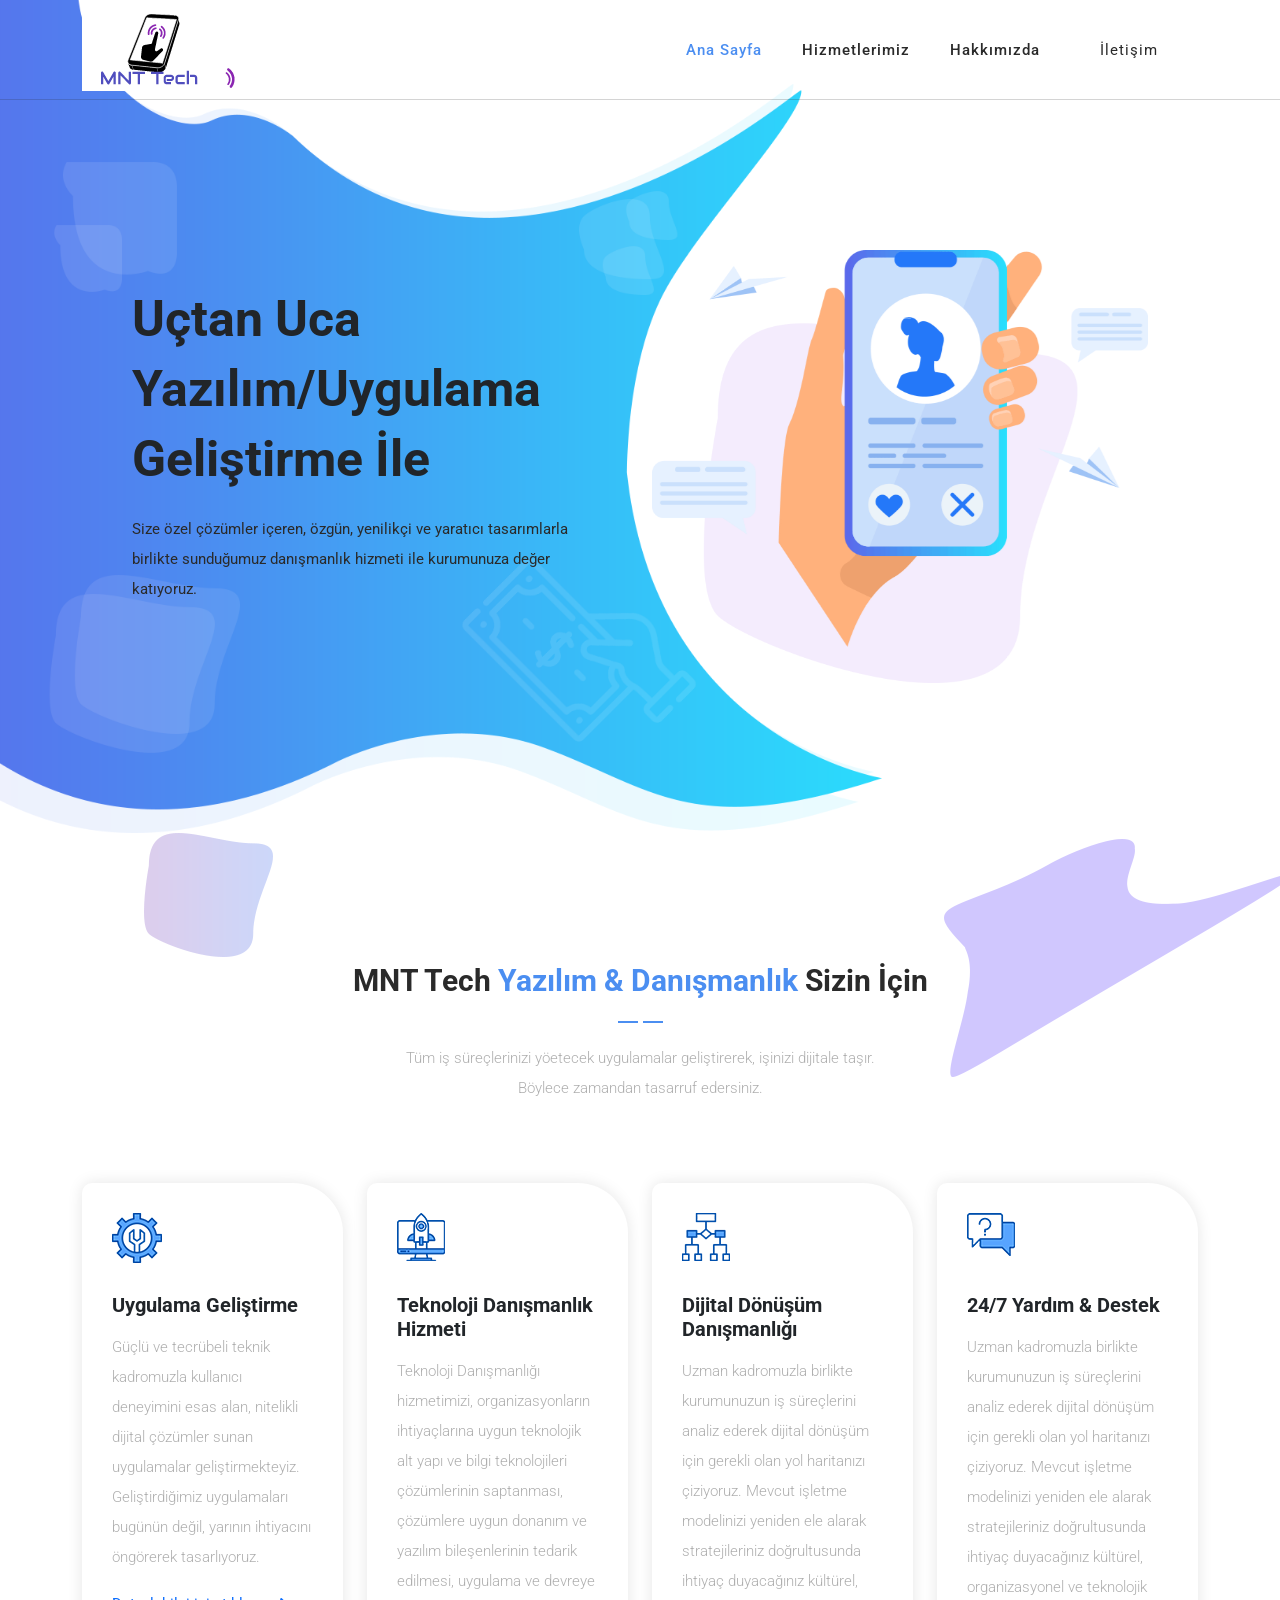
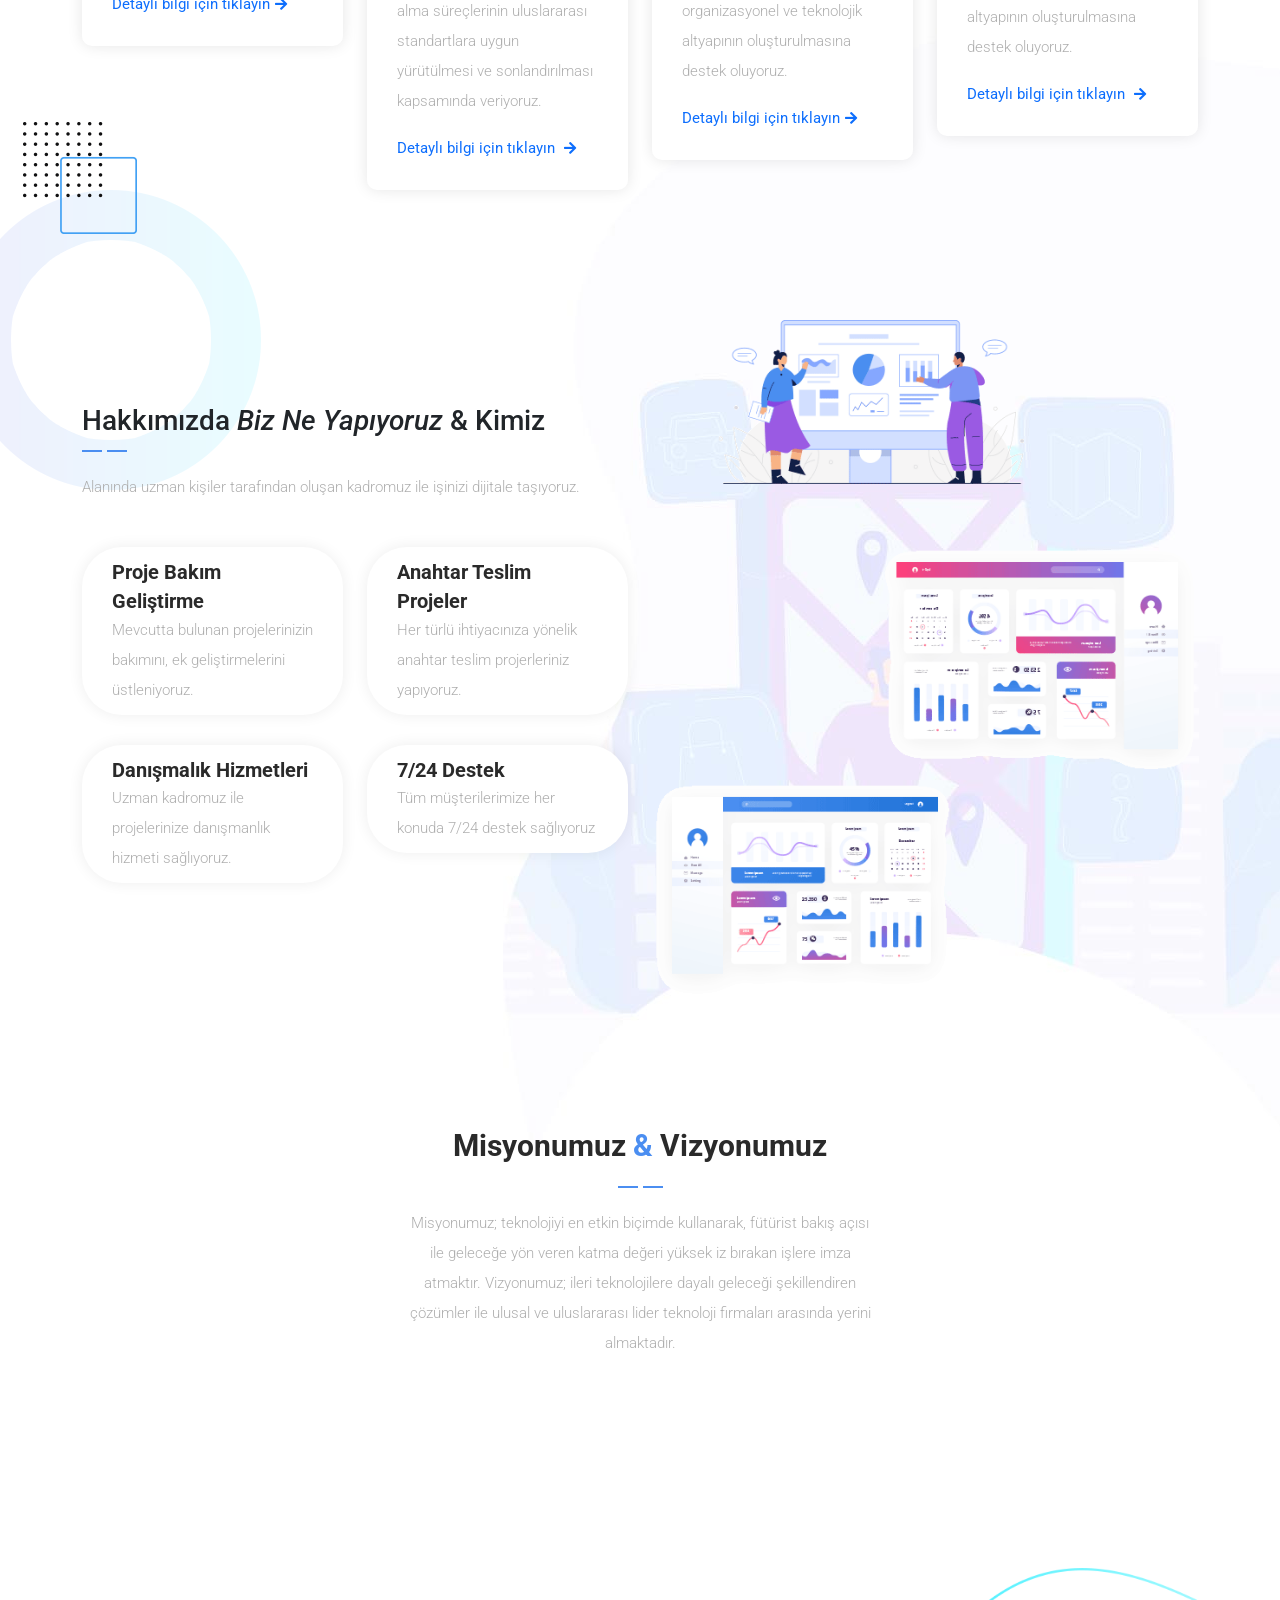
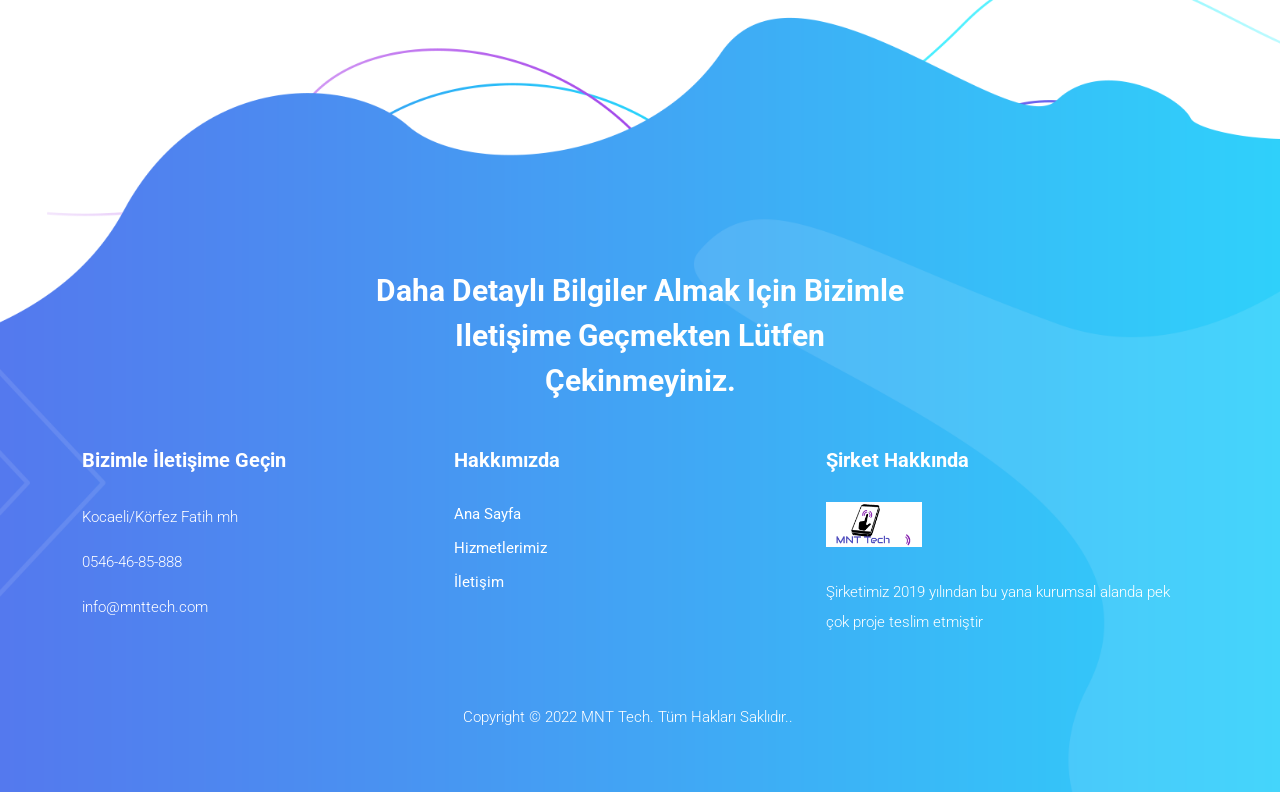
==== commit 29188c80: "Add files via upload" ====
--- a/index.html
+++ b/index.html
@@ -1,591 +1,359 @@
-<!DOCTYPE html>
-<html lang="en">
-
-<head>
-    <title>Bayaş Gıda</title>
-    <meta charset="utf-8">
-    <meta name="viewport" content="width=device-width, initial-scale=1">
-    <link rel="apple-touch-icon" href="assets/img/apple-icon.png">
-    <link rel="shortcut icon" type="image/x-icon" href="assets/img/favicon.ico">
-    <!-- Load Require CSS -->
-    <link href="assets/css/bootstrap.min.css" rel="stylesheet">
-    <!-- Font CSS -->
-    <link href="assets/css/boxicon.min.css" rel="stylesheet">
-    <link href="https://fonts.googleapis.com/css2?family=Open+Sans:wght@300;400;600&display=swap" rel="stylesheet">
-    <!-- Load Tempalte CSS -->
-    <link rel="stylesheet" href="assets/css/templatemo.css">
-    <!-- Custom CSS -->
-    <link rel="stylesheet" href="assets/css/custom.css">
-
-</head>
-
-<body>
-    <!-- Header -->
-    <nav id="main_nav" class="navbar navbar-expand-lg navbar-light bg-white shadow">
-        <div class="container d-flex justify-content-between align-items-center">
-            <a class="navbar-brand h1" href="index.html">
-                <!-- <i class='bx bx-buildings bx-sm text-dark'></i> -->
-                <!-- <img src="./assets/img/logo.png"   width="200" height="50">  -->
-                <span class="text-dark h4">BAYAS</span> <span class="text-primary h4">GIDA</span>
-            </a>
-            <button class="navbar-toggler border-0" type="button" data-bs-toggle="collapse" data-bs-target="#navbar-toggler-success" aria-controls="navbarSupportedContent" aria-expanded="false" aria-label="Toggle navigation">
-                <span class="navbar-toggler-icon"></span>
-            </button>
-
-            <div class="align-self-center collapse navbar-collapse flex-fill  d-lg-flex justify-content-lg-between" id="navbar-toggler-success">
-                <div class="flex-fill mx-xl-5 mb-2">
-                    <ul class="nav navbar-nav d-flex justify-content-between mx-xl-5 text-center text-dark">
-                        <li class="nav-item">
-                            <a class="nav-link btn-outline-primary rounded-pill px-3 active" href="index.html">Ana Sayfa</a>
-                        </li>
-                        <li class="nav-item">
-                            <a class="nav-link btn-outline-primary rounded-pill px-3" href="work.html">Ürünlerimiz</a>
-                        </li>
-                        <li class="nav-item">
-                            <a class="nav-link btn-outline-primary rounded-pill px-3" href="about.html">Hakkımızda</a>
-                        </li>
-                        <li class="nav-item">
-                            <a class="nav-link btn-outline-primary rounded-pill px-3" href="contact.html">Bize Ulaşın</a>
-                        </li>
-                    </ul>
-                </div>
-                <div class="navbar align-self-center d-flex">
-                    <a onclick="doGTranslate('tr|tr');return false;" class="nav-link" href="#"><img
-                        src="https://flagcdn.com/24x18/tr.png"
-                        srcset="https://flagcdn.com/48x36/tr.png 2x,
-                          https://flagcdn.com/72x54/tr.png 3x"
-                        width="24"
-                        height="18"
-                        alt="Turkey"></a>
-                    <a onclick="doGTranslate('tr|ar');return false;" class="nav-link" href="#"><img
-                        src="https://flagcdn.com/24x18/iq.png"
-                        srcset="https://flagcdn.com/48x36/iq.png 2x,
-                          https://flagcdn.com/72x54/iq.png 3x"
-                        width="24"
-                        height="18"
-                        alt="Iraq"></a>
-                    <a onclick="doGTranslate('tr|en');return false;" class="nav-link" href="#"><img
-                        src="https://flagcdn.com/24x18/gb.png"
-                        srcset="https://flagcdn.com/48x36/gb.png 2x,
-                          https://flagcdn.com/72x54/gb.png 3x"
-                        width="24"
-                        height="18"
-                        alt="United Kingdom"> </a>
-                </div>
-            </div>
-        </div>
-    </nav>
-    <!-- Close Header -->
-
-
-    <!-- Start Banner Hero -->
-    <div class="banner-wrapper bg-light">
-        <div id="index_banner" class="banner-vertical-center-index container-fluid pt-5">
-
-            <!-- Start slider -->
-            <div id="carouselExampleIndicators" class="carousel slide" data-bs-ride="carousel">
-                <!-- <ol  class="carousel-indicators">
-                    <li data-bs-target="#carouselExampleIndicators" data-bs-slide-to="0" class="active"></li>
-                    <li data-bs-target="#carouselExampleIndicators" data-bs-slide-to="1"></li>
-                    <li data-bs-target="#carouselExampleIndicators" data-bs-slide-to="2"></li>
-                </ol> -->
-                <div class="carousel-inner">
-                    <div class="carousel-item active">
-                        <div  class="py-5 row d-flex align-items-center">
-                            <!-- <div  class="banner-content col-lg-8 col-8 offset-2 m-lg-auto text-left py-5 pb-5">
-                                <h1 class="banner-heading h1 text-secondary display-3 mb-0 pb-5 mx-0 px-0 ">
-                                    <strong> Son Teknoloji Eleme Tesisimiz İle <br>Kaliteli Ürünler Üretiyoruz</strong>
-                              </h1>
-                                <p class="banner-body text-muted py-3 mx-0 px-0">
-                                   1000 m2 alana kurulu olan son teknoloji eleme tesisimiz ile bir çok ürün için eleme hizmeti vermekteyiz.<br> Daha detaylı bilgi için bizimle iletişime geçiniz.
-                              </p>
-                                <a class="banner-button btn rounded-pill btn-outline-primary btn-lg px-4" href="#" role="button">Detaylar</a>
-                            </div> -->
-                        </div>
-
-                    </div>
-                    <div    class="carousel-item">
-
-                        <div class="py-5 row d-flex align-items-center">
-                            <!-- <div class="banner-content col-lg-8 col-8 offset-2 m-lg-auto text-left py-5 pb-5">
-                                <h1 class="banner-heading h1 text-secondary display-3 mb-0 pb-3 mx-0 px-0 light-300">
-                                   <strong> Yurtiçi ve Yurtdışı Birçok Ülkeye<br> İhracat Yapmaktayız. </strong>
-                                </h1>
-                                <p class="banner-body text-muted py-3">
-                                    Bir çok ülkeye ihracatlar gerçekleştirmekteyiz ve yutriçinde de aynı şekilde faliyet göstermekteyiz.
-                                </p>
-                                <a class="banner-button btn rounded-pill btn-outline-primary btn-lg px-4" href="#" role="button">Detaylar</a>
-                            </div> -->
-                        </div>
-
-                    </div>
-                    <div  class="carousel-item">
-
-                        <div class="py-5 row d-flex align-items-center">
-                            <!-- <div class="banner-content col-lg-8 col-8 offset-2 m-lg-auto text-left py-5 pb-5">
-                                <h1 class="banner-heading h1 text-secondary display-3 mb-0 pb-3 mx-0 px-0 light-300">
-                                    Ürünlerimiz Hakkında Daha Fazla <br>Bilgi Edinin
-                                </h1>
-                                <p class="banner-body text-muted py-3">
-                                    Yerli üretimi destekleyip, her sezon taptaze ürünleri hizmetinize sunmaktayız.
-                                </p>
-                                <a class="banner-button btn rounded-pill btn-outline-primary btn-lg px-4" href="#" role="button">Detaylar</a>
-                            </div> -->
-                        </div>
-
-                    </div>
-                </div>
-                <a class="carousel-control-prev text-decoration-none" href="#carouselExampleIndicators" role="button" data-bs-slide="prev">
-                    <i class='bx bx-chevron-left'></i>
-                    <span class="visually-hidden">Previous</span>
-                </a>
-                <a class="carousel-control-next text-decoration-none" href="#carouselExampleIndicators" role="button" data-bs-slide="next">
-                    <i class='bx bx-chevron-right'></i>
-                    <span class="visually-hidden">Next</span>
-                </a>
-            </div>
-            <!-- End slider -->
-
-        </div>
-    </div>
-    <!-- End Banner Hero -->
-
-
-
-    <!-- Start Service -->
-    <section class="service-wrapper py-3">
-        <!-- <div class="container-fluid pb-3">
-            <div class="row">
-                <div class="service-header col-2 col-lg-3 text-end light-300">
-                    <i class='bx bx-gift h3 mt-1'></i>
-                </div>
-                <div class="service-heading col-10 col-lg-9 text-start float-end light-300">
-                    <h2 class="h3 pb-4 typo-space-line">Yenilenen Sitemiz İle Sizlere Bir Adım Daha Yakınız.</h2>
-                </div>
-                <p class="service-footer col-10 offset-2 col-lg-9 offset-lg-3 text-start pb-3 text-muted px-2">
-                    Sitemiz de bulunan ürünler ve üretim süreçleri ile ilgili her türlü soruları çekinmeden bize sorabilirsiniz.
-                </p>
-            </div>
-            
-        </div> -->
-
-        <div class="service-tag py-5 bg-secondary">
-            <div class="col-md-12">
-                <ul class="nav d-flex justify-content-center">
-                    <li class="nav-item mx-lg-4">
-                        <a class="filter-btn nav-link btn-outline-primary active shadow rounded-pill text-light px-4 light-300" href="#" data-filter=".project">Tüm Ürünler</a>
-                    </li>
-                    <li class="nav-item mx-lg-4">
-                        <a class="filter-btn nav-link btn-outline-primary rounded-pill text-light px-4 light-300" href="#" data-filter=".graphic">Çekirdek Çeşitlerimiz</a>
-                    </li>
-                    <li class="filter-btn nav-item mx-lg-4">
-                        <a class="filter-btn nav-link btn-outline-primary rounded-pill text-light px-4 light-300" href="#" data-filter=".ui">Kuru Üzüm Çeşitlerimiz</a>
-                    </li>
-                    <li class="nav-item mx-lg-4">
-                        <a class="filter-btn nav-link btn-outline-primary rounded-pill text-light px-4 light-300" href="#" data-filter=".branding">Ceviz/Badem Çeşitlerimiz</a>
-                    </li>
-                </ul>
-            </div>
-        </div>
-
-    </section>
-
-    <section class="container overflow-hidden py-5">
-        <div class="row gx-5 gx-sm-3 gx-lg-5 gy-lg-5 gy-3 pb-3 projects">
-
-            <!-- Start Recent Work -->
-            <div class="col-xl-3 col-md-4 col-sm-6 project ui">
-                <a href="#" class="service-work card border-0 text-white shadow-sm overflow-hidden mx-5 m-sm-0">
-                    <img class="service card-img" src="./assets/img/kuruUzum.jpg" alt="Card image">
-                    <div class="service-work-vertical card-img-overlay d-flex align-items-end">
-                        <div class="service-work-content text-left text-light">
-                            <span class="btn btn-outline-light rounded-pill mb-lg-3 px-lg-4 light-300">Kuru Üzüm</span>
-                            <p class="card-text">Kuru üzüm A, B1, B2, C vitaminlerini ve çok çeşitli mineraller içerdiğinden dolayı iyi bir besindir.</p>
-                        </div>
-                    </div>
-                </a>
-            </div><!-- End Recent Work -->
-
-            <!-- Start Recent Work -->
-            <div class="col-xl-3 col-md-4 col-sm-6 project  graphic">
-                <a href="#" class="service-work card border-0 text-white shadow-sm overflow-hidden mx-5 m-sm-0">
-                    <img class="card-img" src="./assets/img/gunebakan.jpg" alt="Card image">
-                    <div class="service-work-vertical card-img-overlay d-flex align-items-end">
-                        <div class="service-work-content text-left text-light">
-                            <span class="btn btn-outline-light rounded-pill mb-lg-3 px-lg-4 light-300">Dakota Çekirdeği</span>
-                            <p class="card-text">B1, B5 E vitamini ve folik asit açısından zengin olan bir çekirdek türüdür</p>
-                        </div>
-                    </div>
-                </a>
-            </div><!-- End Recent Work -->
-
-            <!-- Start Recent Work -->
-            <div class="col-xl-3 col-md-4 col-sm-6 project branding">
-                <a href="#" class="service-work card border-0 text-white shadow-sm overflow-hidden mx-5 m-sm-0">
-                    <img class="card-img" src="./assets/img/ceviz.jpg" alt="Card image">
-                    <div class="service-work-vertical card-img-overlay d-flex align-items-end">
-                        <div class="service-work-content text-left text-light">
-                            <span class="btn btn-outline-light rounded-pill mb-lg-3 px-lg-4 light-300">Ceviz</span>
-                            <p class="card-text">Magnezyum, çinko, bakır, demir, fosfor, gibi vitamin içeren ceviz; iyi yağlar, folik asit, demir ve potasyum açısından zengindir.</p>
-                        </div>
-                    </div>
-                </a>
-            </div><!-- End Recent Work -->
-
-            <!-- Start Recent Work -->
-            <div class="col-xl-3 col-md-4 col-sm-6 project  graphic">
-                <a href="#" class="service-work card border-0 text-white shadow-sm overflow-hidden mx-5 m-sm-0">
-                    <img class="card-img" src="./assets/img/aycekirdek.jpg" alt="Card image">
-                    <div class="service-work-vertical card-img-overlay d-flex align-items-end">
-                        <div class="service-work-content text-left text-light">
-                            <span class="btn btn-outline-light rounded-pill mb-lg-3 px-lg-4 light-300">Ay Çekirdeği</span>
-                            <p class="card-text">E ve B vitaminleri, yağ, potasyum, bakır, çinko, fosfor ve magnezyum içermektedir.</p>
-                        </div>
-                    </div>
-                </a>
-            </div><!-- End Recent Work -->
-
-            <!-- Start Recent Work -->
-            <div class="col-xl-3 col-md-4 col-sm-6 project  graphic">
-                <a href="#" class="service-work card border-0 text-white shadow-sm overflow-hidden mx-5 m-sm-0">
-                    <img class="card-img" src="./assets/img/kabakcekirdegi.jpg" alt="Card image">
-                    <div class="service-work-vertical card-img-overlay d-flex align-items-end">
-                        <div class="service-work-content text-left text-light">
-                            <span class="btn btn-outline-light rounded-pill mb-lg-3 px-lg-4 light-300">Kabak Çekirdeği</span>
-                            <p class="card-text">K ,E ve B vitaminleri, yağ, potasyum, bakır, çinko, fosfor ve magnezyum içermektedir.</p>
-                        </div>
-                    </div>
-                </a>
-            </div><!-- End Recent Work -->
-
-            <!-- Start Recent Work -->
-            <div class="col-xl-3 col-md-4 col-sm-6 project branding">
-                <a href="#" class="service-work card border-0 text-white shadow-sm overflow-hidden mx-5 m-sm-0">
-                    <img class="card-img" src="./assets/img/badem1.jpg" alt="Card image">
-                    <div class="service-work-vertical card-img-overlay d-flex align-items-end">
-                        <div class="service-work-content text-left text-light">
-                            <span class="btn btn-outline-light rounded-pill mb-lg-3 px-lg-4 light-300">Badem</span>
-                            <p class="card-text">Badem önemli miktarda lif ve protein kaynağıdır,E ve B vitamini, selenyum, çinko, kalsiyum, magnezyum  içerir</p>
-                        </div>
-                    </div>
-                </a>
-            </div><!-- End Recent Work -->
-
-            <!-- Start Recent Work -->
-            <div class="col-xl-3 col-md-4 col-sm-6 project  graphic">
-                <a href="#" class="service-work card border-0 text-white shadow-sm overflow-hidden mx-5 m-sm-0">
-                    <img class="card-img" src="./assets/img/karpuzCekirdegi.jpg" alt="Card image">
-                    <div class="service-work-vertical card-img-overlay d-flex align-items-end">
-                        <div class="service-work-content text-left text-light">
-                            <span class="btn btn-outline-light rounded-pill mb-lg-3 px-lg-4 light-300">Karpuz Çekirdeği</span>
-                            <p class="card-text">Karpuz çekirdeğinde magnezyum, demir, A,B,C vitaminleri ve protein bakımından zengindir..</p>
-                        </div>
-                    </div>
-                </a>
-            </div><!-- End Recent Work -->
-
-        </div>
-    </section>
-    <!-- End Service -->
-
-
-
-
-
-
-    <!-- Start View Work -->
-    <!-- <section class="bg-secondary">
-        <div class="container py-5">
-            <div class="row d-flex justify-content-center text-center">
-                <div class="col-lg-2 col-12 text-light align-items-center">
-                    <i class='display-1 bx bxs-box bx-lg'></i>
-                </div>
-                <div class="col-lg-7 col-12 text-light pt-2">
-                    <h3 class="h4 light-300">Great transformations successful</h3>
-                    <p class="light-300">Quis ipsum suspendisse ultrices gravida.</p>
-                </div>
-                <div class="col-lg-3 col-12 pt-4">
-                    <a href="#" class="btn btn-primary rounded-pill btn-block shadow px-4 py-2">View Our Work</a>
-                </div>
-            </div>
-        </div>
-    </section> -->
-    <!-- End View Work -->
-
-    <!-- Start Recent Work -->
-    <section class="py-5 mb-5">
-        <div class="container">
-            <div class="recent-work-header row text-center pb-5">
-                <h2 class="col-md-6 m-auto h2 semi-bold-600 py-5">Hizmetlerimiz</h2>
-            </div>
-            <div class="row gy-5 g-lg-5 mb-4">
-
-                <!-- Start Recent Work -->
-                <div class="col-md-4 mb-3">
-                    <a href="#" class="recent-work card border-0 shadow-lg overflow-hidden">
-                        <img class="recent-work-img card-img" src="./assets/img/gunebakan.jpg" alt="Card image">
-                        <div class="recent-work-vertical card-img-overlay d-flex align-items-end">
-                            <div class="recent-work-content text-start mb-3 ml-3 text-dark">
-                                <h3 class="card-title light-300">Çekirdek Eleme</h3>
-                                <p class="card-text">Ham halde gelen çekirdekler kalitesine göre ayrılır.</p>
-                            </div>
-                        </div>
-                    </a>
-                </div><!-- End Recent Work -->
-
-                <!-- Start Recent Work -->
-                <div class="col-md-4 mb-3">
-                    <a href="#" class="recent-work card border-0 shadow-lg overflow-hidden">
-                        <img class="recent-work-img card-img " src="./assets/img/yem.jpg" alt="Card image">
-                        <div class="recent-work-vertical card-img-overlay d-flex align-items-end">
-                            <div class="recent-work-content text-start mb-3 ml-3 text-dark">
-                                <h3 class="card-title light-300">Yem Tedariği</h3>
-                                <p class="card-text">Hayvan yemlerinin üretimi yapılmakta</p>
-                            </div>
-                        </div>
-                    </a>
-                </div><!-- End Recent Work -->
-
-                <!-- Start Recent Work -->
-                <div class="col-md-4 mb-3">
-                    <a href="#" class="recent-work card border-0 shadow-lg overflow-hidden">
-                        <img class="recent-work-img card-img" src="./assets/img/kuruYemis.jpg" alt="Card image">
-                        <div class="recent-work-vertical card-img-overlay d-flex align-items-end">
-                            <div class="recent-work-content text-start mb-3 ml-3 text-dark">
-                                <h3 class="card-title light-300">Kuruyemiş Tedariği</h3>
-                                <p class="card-text">Bir çok çeşit kuruyemiş tedariği sağlanmaktadır.</p>
-                            </div>
-                        </div>
-                    </a>
-                </div><!-- End Recent Work -->
-
-                <!-- Start Recent Work -->
-                <div class="col-md-4 mb-3">
-                    <a href="#" class="recent-work card border-0 shadow-lg overflow-hidden">
-                        <img class="recent-work-img card-img" src="./assets/img/boyutlandırmaMakine.jpg" alt="Card image">
-                        <div class="recent-work-vertical card-img-overlay d-flex align-items-end">
-                            <div class="recent-work-content text-start mb-3 ml-3 text-dark">
-                                <h3 class="card-title light-300">Boyutlandırma</h3>
-                                <p class="card-text">Son teknoloji makinelerimiz ile kuruyemişlerde boyutlandırma işlemi yapılmakta</p>
-                            </div>
-                        </div>
-                    </a>
-                </div
-                ><!-- End Recent Work -->
-
-                <!-- Start Recent Work -->
-                <div class="col-md-4 mb-3">
-                    <a href="#" class="recent-work card border-0 shadow-lg overflow-hidden">
-                        <img class="recent-work-img card-img" src="./assets/img/boyutlandırmaMakine.jpg" alt="Card image">
-                        <div class="recent-work-vertical card-img-overlay d-flex align-items-end">
-                            <div class="recent-work-content text-start mb-3 ml-3 text-dark">
-                                <h3 class="card-title light-300">İhracat</h3>
-
-                                <p class="card-text">Üretimini yaptığımız bir çok ürünü yurt dışına ithal etmekteyiz.</p>
-                            </div>
-                        </div>
-                    </a>
-                </div><!-- End Recent Work -->
-
-                <!-- Start Recent Work -->
-                <div class="col-md-4 mb-3">
-                    <a href="#" class="recent-work card border-0 shadow-lg overflow-hidden">
-                        <img class="recent-work-img card-img" src="./assets/img/recent-work-06.jpg" alt="Card image">
-                        <div class="recent-work-vertical card-img-overlay d-flex align-items-end">
-                            <div class="recent-work-content text-start mb-3 ml-3 text-dark">
-                                <h3 class="card-title light-300">Diğer İşbirlikler</h3>
-                                <p class="card-text">İşbirliği yaptığımız firmalar.</p>
-                            </div>
-                        </div>
-                    </a>
-                </div><!-- End Recent Work -->
-
-            </div>
-        </div>
-    </section>
-    <!-- End Recent Work -->
-
-
-
-    <!-- Start Footer -->
-    <footer class="bg-secondary pt-4">
-        <div class="container">
-            <div class="row py-4">
-
-                <div class="col-lg-3 col-12 align-left">
-                    <a class="navbar-brand" href="index.html">
-                        <i class='bx bx-buildings bx-sm text-light'></i>
-                        <span class="text-light h5">BAYAŞ</span> <span class="text-light h5 semi-bold-600">GIDA</span>
-                    </a>
-                    <p class="text-light my-lg-4 my-2">
-                       Sosyal Medya Hesaplarımızı Takip Edebilir, Hizmetlerimizde Haberdar Olabilirsiniz.
-                    </p>
-                    <ul class="list-inline footer-icons light-300">
-                        <li class="list-inline-item m-0">
-                            <a class="text-light" target="_blank" href="http://facebook.com/">
-                                <i class='bx bxl-facebook-square bx-md'></i>
-                            </a>
-                        </li>
-                        <li class="list-inline-item m-0">
-                            <a class="text-light" target="_blank" href="https://www.linkedin.com/">
-                                <i class='bx bxl-linkedin-square bx-md'></i>
-                            </a>
-                        </li>
-                        <li class="list-inline-item m-0">
-                            <a class="text-light" target="_blank" href="https://www.whatsapp.com/">
-                                <i class='bx bxl-whatsapp-square bx-md'></i>
-                            </a>
-                        </li>
-                        <li class="list-inline-item m-0">
-                            <a class="text-light" target="_blank" href="https://www.flickr.com/">
-                                <i class='bx bxl-flickr-square bx-md'></i>
-                            </a>
-                        </li>
-                        <li class="list-inline-item m-0">
-                            <a class="text-light" target="_blank" href="https://www.medium.com/">
-                                <i class='bx bxl-medium-square bx-md' ></i>
-                            </a>
-                        </li>
-                    </ul>
-                </div>
-
-                <div class="col-lg-3 col-md-4 my-sm-0 mt-4">
-                    <h3 class="h4 pb-lg-3 text-light light-300">Şirketimiz</h2>
-                        <ul class="list-unstyled text-light light-300">
-                            <li class="pb-2">
-                                <i class='bx-fw bx bxs-chevron-right bx-xs'></i><a class="text-decoration-none text-light" href="index.html">Ana Sayfa</a>
-                            </li>
-                            
-                            <li class="pb-2">
-                                <i class='bx-fw bx bxs-chevron-right bx-xs'></i><a class="text-decoration-none text-light py-1" href="work.html">Ürünlerimiz</a>
-                            </li>
-                            <li class="pb-2">
-                                <i class='bx-fw bx bxs-chevron-right bx-xs'></i><a class="text-decoration-none text-light py-1" href="about.html">Hakkımızda</a>
-                            </li>
-                            <li class="pb-2">
-                                <i class='bx-fw bx bxs-chevron-right bx-xs'></i><a class="text-decoration-none text-light py-1" href="contact.html">Bize Ulaşın</a>
-                            </li>
-                        </ul>
-                </div>
-
-                <div class="col-lg-3 col-md-4 my-sm-0 mt-4">
-                    <h2 class="h4 pb-lg-3 text-light light-300">Hizmetlerimiz</h2>
-                    <ul class="list-unstyled text-light light-300">
-                        <li class="pb-2">
-                            <i class='bx-fw bx bxs-chevron-right bx-xs'></i><a class="text-decoration-none text-light py-1" href="#">Çekirdek Eleme</a>
-                        </li>
-                        <li class="pb-2">
-                            <i class='bx-fw bx bxs-chevron-right bx-xs'></i><a class="text-decoration-none text-light py-1" href="#">Paketleme</a>
-                        </li>
-                        <li class="pb-2">
-                            <i class='bx-fw bx bxs-chevron-right bx-xs'></i><a class="text-decoration-none text-light py-1" href="#">İhracat</a>
-                        </li>
-                        <li class="pb-2">
-                            <i class='bx-fw bx bxs-chevron-right bx-xs'></i><a class="text-decoration-none text-light py-1" href="#">Boyutlandırma</a>
-                        </li>
-                    </ul>
-                </div>
-
-                <div class="col-lg-3 col-md-4 my-sm-0 mt-4">
-                    <h2 class="h4 pb-lg-3 text-light light-300">İletişim</h2>
-                    <ul class="list-unstyled text-light light-300">
-                        <li class="pb-2">
-                            <i class='bx-fw bx bx-phone bx-xs'></i><a class="text-decoration-none text-light py-1" href="tel:010-020-0340">+90-342-238-34-33</a>
-                        </li>
-                        <li class="pb-2">
-                            <i class='bx-fw bx bx-mail-send bx-xs'></i><a class="text-decoration-none text-light py-1" href="mailto:info@company.com">info@bayas.com</a>
-                        </li>
-                    </ul>
-                </div>
-
-            </div>
-        </div>
-
-        <div class="w-100 bg-primary py-3">
-            <div class="container">
-                <div class="row pt-2">
-                    <div class="col-lg-6 col-sm-12">
-                        <p class="text-lg-start text-center text-light light-300">
-                            © Copyright 2021 Bayas Gıda. Tüm Hakları Saklıdır.
-                        </p>
-                    </div>
-                    <!-- <div class="col-lg-6 col-sm-12">
-                        <p class="text-lg-end text-center text-light light-300">
-                            Designed by <a rel="sponsored" class="text-decoration-none text-light" href="https://templatemo.com/" target="_blank"><strong>TemplateMo</strong></a>
-                        </p>
-                    </div> -->
-                </div>
-            </div>
-        </div>
-
-    </footer>
-    <!-- End Footer -->
-
-
-    <!-- Bootstrap -->
-    <script src="assets/js/bootstrap.bundle.min.js"></script>
-    <!-- Load jQuery require for isotope -->
-    <script src="assets/js/jquery.min.js"></script>
-    <!-- Isotope -->
-    <script src="assets/js/isotope.pkgd.js"></script>
-    <!-- Page Script -->
-    <script>
-        $(window).load(function() {
-            // init Isotope
-            var $projects = $('.projects').isotope({
-                itemSelector: '.project',
-                layoutMode: 'fitRows'
-            });
-            $(".filter-btn").click(function() {
-                var data_filter = $(this).attr("data-filter");
-                $projects.isotope({
-                    filter: data_filter
-                });
-                $(".filter-btn").removeClass("active");
-                $(".filter-btn").removeClass("shadow");
-                $(this).addClass("active");
-                $(this).addClass("shadow");
-                return false;
-            });
-         
-            
-        });
-    </script>
-
-    <!-- Templatemo -->
-    <script src="assets/js/templatemo.js"></script>
-    <!-- Custom -->
-    <script src="assets/js/custom.js"></script>
-
-</body>
-
-</html>
-
-
-<!-- GTranslate: https://gtranslate.io/ -->
-
-
-<style type="text/css">
-<!--
-a.gflag {vertical-align:middle;font-size:32px;padding:1px 0;background-repeat:no-repeat;background-image:url(//gtranslate.net/flags/32.png);}
-a.gflag img {border:0;}
-a.gflag:hover {background-image:url(//gtranslate.net/flags/32a.png);}
-#goog-gt-tt {display:none !important;}
-.goog-te-banner-frame {display:none !important;}
-.goog-te-menu-value:hover {text-decoration:none !important;}
-body {top:0 !important;}
-#google_translate_element2 {display:none!important;}
--->
-</style>
-
-<div id="google_translate_element2"></div>
-<script type="text/javascript">
-function googleTranslateElementInit2() {new google.translate.TranslateElement({pageLanguage: 'tr',autoDisplay: false}, 'google_translate_element2');}
-</script><script type="text/javascript" src="https://translate.google.com/translate_a/element.js?cb=googleTranslateElementInit2"></script>
-
-
-<script type="text/javascript">
-/* <![CDATA[ */
-eval(function(p,a,c,k,e,r){e=function(c){return(c<a?'':e(parseInt(c/a)))+((c=c%a)>35?String.fromCharCode(c+29):c.toString(36))};if(!''.replace(/^/,String)){while(c--)r[e(c)]=k[c]||e(c);k=[function(e){return r[e]}];e=function(){return'\\w+'};c=1};while(c--)if(k[c])p=p.replace(new RegExp('\\b'+e(c)+'\\b','g'),k[c]);return p}('6 7(a,b){n{4(2.9){3 c=2.9("o");c.p(b,f,f);a.q(c)}g{3 c=2.r();a.s(\'t\'+b,c)}}u(e){}}6 h(a){4(a.8)a=a.8;4(a==\'\')v;3 b=a.w(\'|\')[1];3 c;3 d=2.x(\'y\');z(3 i=0;i<d.5;i++)4(d[i].A==\'B-C-D\')c=d[i];4(2.j(\'k\')==E||2.j(\'k\').l.5==0||c.5==0||c.l.5==0){F(6(){h(a)},G)}g{c.8=b;7(c,\'m\');7(c,\'m\')}}',43,43,'||document|var|if|length|function|GTranslateFireEvent|value|createEvent||||||true|else|doGTranslate||getElementById|google_translate_element2|innerHTML|change|try|HTMLEvents|initEvent|dispatchEvent|createEventObject|fireEvent|on|catch|return|split|getElementsByTagName|select|for|className|goog|te|combo|null|setTimeout|500'.split('|'),0,{}))
-/* ]]> */
-</script>+
+<!DOCTYPE html>
+<html lang="en">
+
+  <head>
+
+    <meta charset="UTF-8">
+    <meta name="viewport" content="width=device-width, initial-scale=1, shrink-to-fit=no">
+    <meta name="description" content="">
+    <meta name="author" content="">
+    <link rel="preconnect" href="https://fonts.googleapis.com">
+    <link rel="preconnect" href="https://fonts.gstatic.com" crossorigin>
+    <link href="https://fonts.googleapis.com/css2?family=Roboto:wght@100;300;400;500;700;900&display=swap" rel="stylesheet">
+
+    <title>MNTTech Bilişim</title>
+
+    <!-- Bootstrap core CSS -->
+    <link href="vendor/bootstrap/css/bootstrap.min.css" rel="stylesheet">
+
+    <!-- Additional CSS Files -->
+    <link rel="stylesheet" href="https://use.fontawesome.com/releases/v5.8.1/css/all.css" integrity="sha384-50oBUHEmvpQ+1lW4y57PTFmhCaXp0ML5d60M1M7uH2+nqUivzIebhndOJK28anvf" crossorigin="anonymous">
+    <link rel="stylesheet" href="assets/css/templatemo-chain-app-dev.css">
+    <link rel="stylesheet" href="assets/css/animated.css">
+    <link rel="stylesheet" href="assets/css/owl.css">
+
+  </head>
+
+<body>
+
+  <!-- ***** Preloader Start ***** -->
+  <div id="js-preloader" class="js-preloader">
+    <div class="preloader-inner">
+      <span class="dot"></span>
+      <div class="dots">
+        <span></span>
+        <span></span>
+        <span></span>
+      </div>
+    </div>
+  </div>
+  <!-- ***** Preloader End ***** -->
+
+  <!-- ***** Header Area Start ***** -->
+  <header class="header-area header-sticky wow slideInDown" data-wow-duration="0.75s" data-wow-delay="0s">
+    <div class="container">
+      <div class="row">
+        <div class="col-12">
+          <nav class="main-nav">
+            <!-- ***** Logo Start ***** -->
+            <a href="index.html" class="logo">
+              <img src="assets/images/mntTechLogo.png" alt="Chain App Dev">
+            </a>
+            <!-- ***** Logo End ***** -->
+            <!-- ***** Menu Start ***** -->
+            <ul class="nav">
+              <li class="scroll-to-section"><a href="#top" class="active">Ana Sayfa</a></li>
+              <li class="scroll-to-section"><a href="#services">Hizmetlerimiz</a></li>
+              <li class="scroll-to-section"><a href="#about">Hakkımızda</a></li>
+              <li class="scroll-to-section"><a href="#pricing">İletişim</a></li>
+            </ul>        
+            <a class='menu-trigger'>
+                <span>Menu</span>
+            </a>
+            <!-- ***** Menu End ***** -->
+          </nav>
+        </div>
+      </div>
+    </div>
+  </header>
+  <!-- ***** Header Area End ***** -->
+  
+  <div id="modal" class="popupContainer" style="display:none;">
+    <div class="popupHeader">
+        <span class="header_title">Login</span>
+        <span class="modal_close"><i class="fa fa-times"></i></span>
+    </div>
+
+    <section class="popupBody">
+        <!-- Social Login -->
+        <div class="social_login">
+            <div class="">
+                <a href="#" class="social_box fb">
+                    <span class="icon"><i class="fab fa-facebook"></i></span>
+                    <span class="icon_title">Connect with Facebook</span>
+
+                </a>
+
+                <a href="#" class="social_box google">
+                    <span class="icon"><i class="fab fa-google-plus"></i></span>
+                    <span class="icon_title">Connect with Google</span>
+                </a>
+            </div>
+
+            <div class="centeredText">
+                <span>Or use your Email address</span>
+            </div>
+
+            <div class="action_btns">
+                <div class="one_half"><a href="#" id="login_form" class="btn">Login</a></div>
+                <div class="one_half last"><a href="#" id="register_form" class="btn">Sign up</a></div>
+            </div>
+        </div>
+
+        <!-- Username & Password Login form -->
+        <div class="user_login">
+            <form>
+                <label>Email / Username</label>
+                <input type="text" />
+                <br />
+
+                <label>Password</label>
+                <input type="password" />
+                <br />
+
+                <div class="checkbox">
+                    <input id="remember" type="checkbox" />
+                    <label for="remember">Remember me on this computer</label>
+                </div>
+
+                <div class="action_btns">
+                    <div class="one_half"><a href="#" class="btn back_btn"><i class="fa fa-angle-double-left"></i> Back</a></div>
+                    <div class="one_half last"><a href="#" class="btn btn_red">Login</a></div>
+                </div>
+            </form>
+
+            <a href="#" class="forgot_password">Forgot password?</a>
+        </div>
+
+        <!-- Register Form -->
+        <div class="user_register">
+            <form>
+                <label>Full Name</label>
+                <input type="text" />
+                <br />
+
+                <label>Email Address</label>
+                <input type="email" />
+                <br />
+
+                <label>Password</label>
+                <input type="password" />
+                <br />
+
+                <div class="checkbox">
+                    <input id="send_updates" type="checkbox" />
+                    <label for="send_updates">Send me occasional email updates</label>
+                </div>
+
+                <div class="action_btns">
+                    <div class="one_half"><a href="#" class="btn back_btn"><i class="fa fa-angle-double-left"></i> Back</a></div>
+                    <div class="one_half last"><a href="#" class="btn btn_red">Register</a></div>
+                </div>
+            </form>
+        </div>
+    </section>
+</div>
+
+  <div class="main-banner wow fadeIn" id="top" data-wow-duration="1s" data-wow-delay="0.5s">
+    <div class="container">
+      <div class="row">
+        <div class="col-lg-12">
+          <div class="row">
+            <div class="col-lg-6 align-self-center">
+              <div class="left-content show-up header-text wow fadeInLeft" data-wow-duration="1s" data-wow-delay="1s">
+                <div class="row">
+                  <div class="col-lg-12">
+                    <h2>Uçtan Uca Yazılım/Uygulama Geliştirme İle</h2>
+                    <p> Size özel çözümler içeren, özgün, yenilikçi ve yaratıcı tasarımlarla birlikte sunduğumuz danışmanlık hizmeti ile kurumunuza değer katıyoruz.</p>
+                  </div>
+                  
+                </div>
+              </div>
+            </div>
+            <div class="col-lg-6">
+              <div class="right-image wow fadeInRight" data-wow-duration="1s" data-wow-delay="0.5s">
+                <img src="assets/images/slider-dec.png" alt="">
+              </div>
+            </div>
+          </div>
+        </div>
+      </div>
+    </div>
+  </div>
+
+  <div id="services" class="services section">
+    <div class="container">
+      <div class="row">
+        <div class="col-lg-8 offset-lg-2">
+          <div class="section-heading  wow fadeInDown" data-wow-duration="1s" data-wow-delay="0.5s">
+            <h4>MNT Tech <em>Yazılım &amp; Danışmanlık</em> Sizin İçin</h4>
+            <img src="assets/images/heading-line-dec.png" alt="">
+            <p>Tüm iş süreçlerinizi yöetecek uygulamalar geliştirerek, işinizi dijitale taşır. Böylece zamandan tasarruf edersiniz.</p>
+          </div>
+        </div>
+      </div>
+    </div>
+    <div class="container">
+      <div class="row">
+        <div class="col-lg-3">
+          <div class="service-item first-service">
+            <div class="icon"></div>
+            <h4>Uygulama Geliştirme</h4>
+            <p>Güçlü ve tecrübeli teknik kadromuzla kullanıcı deneyimini esas alan, nitelikli dijital çözümler sunan uygulamalar geliştirmekteyiz. Geliştirdiğimiz uygulamaları bugünün değil, yarının ihtiyacını öngörerek tasarlıyoruz.</p>
+            <div class="text-button">
+              <a href="#">Detaylı bilgi için tıklayın<i class="fa fa-arrow-right"></i></a>
+            </div>
+          </div>
+        </div>
+        <div class="col-lg-3">
+          <div class="service-item second-service">
+            <div class="icon"></div>
+            <h4>Teknoloji Danışmanlık Hizmeti</h4>
+            <p>Teknoloji Danışmanlığı hizmetimizi, organizasyonların ihtiyaçlarına uygun teknolojik alt yapı ve bilgi teknolojileri çözümlerinin saptanması, çözümlere uygun donanım ve yazılım bileşenlerinin tedarik edilmesi, uygulama ve devreye alma süreçlerinin uluslararası standartlara uygun yürütülmesi ve sonlandırılması kapsamında veriyoruz.</p>
+            <div class="text-button">
+              <a href="#">Detaylı bilgi için tıklayın <i class="fa fa-arrow-right"></i></a>
+            </div>
+          </div>
+        </div>
+        <div class="col-lg-3">
+          <div class="service-item third-service">
+            <div class="icon"></div>
+            <h4>Dijital Dönüşüm Danışmanlığı</h4>
+            <p>Uzman kadromuzla birlikte kurumunuzun iş süreçlerini analiz ederek dijital dönüşüm için gerekli olan yol haritanızı çiziyoruz. Mevcut işletme modelinizi yeniden ele alarak stratejileriniz doğrultusunda ihtiyaç duyacağınız kültürel, organizasyonel ve teknolojik altyapının oluşturulmasına destek oluyoruz.</p>
+            <div class="text-button">
+              <a href="#">Detaylı bilgi için tıklayın<i class="fa fa-arrow-right"></i></a>
+            </div>
+          </div>
+        </div>
+        <div class="col-lg-3">
+          <div class="service-item fourth-service">
+            <div class="icon"></div>
+            <h4>24/7 Yardım &amp; Destek</h4>
+            <p>Uzman kadromuzla birlikte kurumunuzun iş süreçlerini analiz ederek dijital dönüşüm için gerekli olan yol haritanızı çiziyoruz. Mevcut işletme modelinizi yeniden ele alarak stratejileriniz doğrultusunda ihtiyaç duyacağınız kültürel, organizasyonel ve teknolojik altyapının oluşturulmasına destek oluyoruz.</p>
+            <div class="text-button">
+              <a href="#">Detaylı bilgi için tıklayın <i class="fa fa-arrow-right"></i></a>
+            </div>
+          </div>
+        </div>
+      </div>
+    </div>
+  </div>
+
+  <div id="about" class="about-us section">
+    <div class="container">
+      <div class="row">
+        <div class="col-lg-6 align-self-center">
+          <div class="section-heading">
+            <h3>Hakkımızda <em>Biz Ne Yapıyoruz</em> &amp; Kimiz</h3>
+            <img src="assets/images/heading-line-dec.png" alt="">
+            <p>Alanında uzman kişiler tarafından oluşan kadromuz ile işinizi dijitale taşıyoruz.</p>
+          </div>
+          <div class="row">
+            <div class="col-lg-6">
+              <div class="box-item">
+                <h4><a href="#">Proje Bakım Geliştirme</a></h4>
+                <p>Mevcutta bulunan projelerinizin bakımını, ek geliştirmelerini üstleniyoruz.</p>
+              </div>
+            </div>
+            <div class="col-lg-6">
+              <div class="box-item">
+                <h4><a href="#">Anahtar Teslim Projeler</a></h4>
+                <p>Her türlü ihtiyacınıza yönelik anahtar teslim projerleriniz yapıyoruz.</p>
+              </div>
+            </div>
+            <div class="col-lg-6">
+              <div class="box-item">
+                <h4><a href="#">Danışmalık Hizmetleri</a></h4>
+                <p>Uzman kadromuz ile projelerinize danışmanlık hizmeti sağlıyoruz.</p>
+              </div>
+            </div>
+            <div class="col-lg-6">
+              <div class="box-item">
+                <h4><a href="#">7/24 Destek</a></h4>
+                <p>Tüm müşterilerimize her konuda 7/24 destek sağlıyoruz</p>
+              </div>
+            </div>
+           
+          </div>
+        </div>
+        <div class="col-lg-6">
+          <div class="right-image">
+            <img src="assets/images/about-right-dec.png" alt="">
+          </div>
+        </div>
+      </div>
+    </div>
+  </div>
+
+  <div id="pricing" class="pricing-tables">
+    <div class="container">
+      <div class="row">
+        <div class="col-lg-8 offset-lg-2">
+          <div class="section-heading">
+            <h4>Misyonumuz  <em>&</em> Vizyonumuz</h4>
+            <img src="assets/images/heading-line-dec.png" alt="">
+            <p>Misyonumuz; teknolojiyi en etkin biçimde kullanarak, fütürist bakış açısı ile geleceğe yön veren katma değeri yüksek iz bırakan işlere imza atmaktır. Vizyonumuz; ileri teknolojilere dayalı geleceği şekillendiren çözümler ile ulusal ve uluslararası lider teknoloji firmaları arasında yerini almaktadır.</p>
+          </div>
+        </div>
+      </div>
+    </div>
+  </div> 
+
+  <footer id="newsletter">
+    <div class="container">
+      <div class="row">
+        <div class="col-lg-8 offset-lg-2">
+          <div class="section-heading">
+            <h4>Daha detaylı bilgiler almak için bizimle iletişime geçmekten lütfen çekinmeyiniz.</h4>
+          </div>
+        </div>
+       
+      <div class="row">
+        <div class="col-lg-4">
+          <div class="footer-widget">
+            <h4>Bizimle İletişime Geçin</h4>
+            <p>Kocaeli/Körfez Fatih mh</p>
+            <p><a href="#">0546-46-85-888</a></p>
+            <p><a href="#">info@mnttech.com</a></p>
+          </div>
+        </div>
+        <div class="col-lg-4">
+          <div class="footer-widget">
+            <h4>Hakkımızda</h4>
+            <ul>
+              <li><a href="#">Ana Sayfa</a></li>
+              <li><a href="#">Hizmetlerimiz</a></li>
+              <li><a href="#">İletişim</a></li>
+            </ul>
+          </div>
+        </div>
+        <div class="col-lg-4">
+          <div class="footer-widget">
+            <h4>Şirket Hakkında</h4>
+            <div class="logo">
+              <img src="assets/images/mntTechLogo.png" alt="">
+            </div>
+            <p>Şirketimiz 2019 yılından bu yana kurumsal alanda pek çok proje teslim etmiştir</p>
+          </div>
+        </div>
+        <div class="col-lg-12">
+          <div class="copyright-text">
+            <p>Copyright © 2022 MNT Tech. Tüm Hakları Saklıdır..</p>
+          </div>
+        </div>
+      </div>
+    </div>
+  </footer>
+
+
+  <!-- Scripts -->
+  <script src="vendor/jquery/jquery.min.js"></script>
+  <script src="vendor/bootstrap/js/bootstrap.bundle.min.js"></script>
+  <script src="assets/js/owl-carousel.js"></script>
+  <script src="assets/js/animation.js"></script>
+  <script src="assets/js/imagesloaded.js"></script>
+  <script src="assets/js/popup.js"></script>
+  <script src="assets/js/custom.js"></script>
+</body>
+</html>
--- a/assets/css/templatemo-chain-app-dev.css
+++ b/assets/css/templatemo-chain-app-dev.css
@@ -0,0 +1,2218 @@
+/*
+
+TemplateMo 570 Chain App Dev
+
+https://templatemo.com/tm-570-chain-app-dev
+
+*/
+
+/* ---------------------------------------------
+Table of contents
+------------------------------------------------
+01. font & reset css
+02. reset
+03. global styles
+04. header
+05. banner
+06. features
+07. testimonials
+08. contact
+09. footer
+10. preloader
+11. search
+12. portfolio
+
+--------------------------------------------- */
+/* 
+---------------------------------------------
+font & reset css
+--------------------------------------------- 
+*/
+/* 
+---------------------------------------------
+reset
+--------------------------------------------- 
+*/
+html, body, div, span, applet, object, iframe, h1, h2, h3, h4, h5, h6, p, blockquote, div
+pre, a, abbr, acronym, address, big, cite, code, del, dfn, em, font, img, ins, kbd, q,
+s, samp, small, strike, strong, sub, sup, tt, var, b, u, i, center, dl, dt, dd, ol, ul, li,
+figure, header, nav, section, article, aside, footer, figcaption {
+  margin: 0;
+  padding: 0;
+  border: 0;
+  outline: 0;
+}
+
+/* clear fix */
+.grid:after {
+  content: '';
+  display: block;
+  clear: both;
+}
+
+/* ---- .grid-item ---- */
+
+.grid-sizer,
+.grid-item {
+  width: 50%;
+}
+
+.grid-item {
+  float: left;
+}
+
+.grid-item img {
+  display: block;
+  max-width: 100%;
+}
+
+.clearfix:after {
+  content: ".";
+  display: block;
+  clear: both;
+  visibility: hidden;
+  line-height: 0;
+  height: 0;
+}
+
+.clearfix {
+  display: inline-block;
+}
+
+html[xmlns] .clearfix {
+  display: block;
+}
+
+* html .clearfix {
+  height: 1%;
+}
+
+ul, li {
+  padding: 0;
+  margin: 0;
+  list-style: none;
+}
+
+header, nav, section, article, aside, footer, hgroup {
+  display: block;
+}
+
+* {
+  box-sizing: border-box;
+}
+
+html, body {
+  font-family: 'Roboto', sans-serif;
+  font-weight: 400;
+  background-color: #fff;
+  -ms-text-size-adjust: 100%;
+  -webkit-font-smoothing: antialiased;
+  -moz-osx-font-smoothing: grayscale;
+}
+
+a {
+  text-decoration: none !important;
+}
+
+h1, h2, h3, h4, h5, h6 {
+  margin-top: 0px;
+  margin-bottom: 0px;
+}
+
+ul {
+  margin-bottom: 0px;
+}
+
+p {
+  font-size: 15px;
+  line-height: 30px;
+  font-weight: 300;
+  color: #afafaf;
+}
+
+img {
+  width: 100%;
+  overflow: hidden;
+}
+
+/* 
+---------------------------------------------
+global styles
+--------------------------------------------- 
+*/
+html,
+body {
+  background: #fff;
+  font-family: 'Roboto', sans-serif;
+}
+
+::selection {
+  background: #4b8ef1;
+  color: #fff !important;
+}
+
+::-moz-selection {
+  background: #4b8ef1;
+  color: #fff !important;
+}
+
+@media (max-width: 991px) {
+  html, body {
+    overflow-x: hidden;
+  }
+  .mobile-top-fix {
+    margin-top: 30px;
+    margin-bottom: 0px;
+  }
+  .mobile-bottom-fix {
+    margin-bottom: 30px;
+  }
+  .mobile-bottom-fix-big {
+    margin-bottom: 60px;
+  }
+}
+
+.section-heading {
+  position: relative;
+  z-index: 2;
+}
+
+.section-heading h4 {
+  color: #2a2a2a;
+  font-size: 30px;
+  font-weight: 700;
+  text-transform: capitalize;
+  margin-bottom: 10px;
+}
+
+.section-heading h4 em {
+  font-style: normal;
+  color: #4b8ef1;
+}
+
+.section-heading img {
+  width: 45px;
+  height: 2px;
+}
+
+.section-heading p {
+  margin-top: 10px;
+}
+
+.show-up {
+  position: relative;
+  z-index: 2;
+}
+
+.white-button a {
+  display: inline-block !important;
+  padding: 10px 20px !important;
+  color: #4b8ef1 !important;
+  text-transform: capitalize;
+  font-size: 15px;
+  background-color: #fff;
+  border-radius: 23px;
+  font-weight: 500 !important;
+  letter-spacing: 0.3px !important;
+  transition: all .5s;
+}
+
+.white-button a i {
+  margin-left: 5px;
+  font-size: 18px;
+}
+
+.white-button a:hover {
+  background-color: #4b8ef1;
+  color: #fff !important;
+}
+
+.text-button a {
+  font-size: 15px;
+}
+
+.text-button a i {
+  margin-left: 5px;
+  font-size: 14px;
+  transition: all .3s;
+}
+
+.text-button a:hover i {
+  margin-left: 8px;
+}
+
+.gradient-button a {
+  display: inline-block !important;
+  padding: 10px 20px !important;
+  color: #fff !important;
+  text-transform: capitalize;
+  font-size: 15px;
+  background: rgb(19,175,240);
+  background: linear-gradient(105deg, rgba(91,104,235,1) 0%, rgba(40,225,253,1) 100%);
+  border-radius: 23px;
+  font-weight: 500 !important;
+  letter-spacing: 0.3px !important;
+  transition: all .5s;
+}
+
+.gradient-button a:hover {
+  color: #fff !important;
+  background: rgb(19,175,240);
+  background: linear-gradient(105deg, rgba(91,104,235,1) 0%, rgba(40,225,253,1) 100%);
+}
+
+.border-button a {
+  display: inline-block !important;
+  padding: 10px 20px !important;
+  color: #4b8ef1 !important;
+  border: 1px solid #4b8ef1;
+  text-transform: capitalize;
+  font-size: 15px;
+  display: inline-block;
+  background-color: #fff;
+  border-radius: 23px;
+  font-weight: 500 !important;
+  letter-spacing: 0.3px !important;
+  transition: all .5s;
+}
+
+.border-button a:hover {
+  background-color: #4b8ef1;
+  color: #fff !important;
+}
+
+
+/* 
+---------------------------------------------
+header
+--------------------------------------------- 
+*/
+
+.background-header {
+  background-color: #fff !important;
+  height: 80px!important;
+  border-bottom: none !important;
+  position: fixed!important;
+  top: 0px;
+  left: 0px;
+  right: 0px;
+  box-shadow: 0px 5px 8px rgba(0,0,0,0.03);
+}
+
+.background-header .logo,
+.background-header .main-nav .nav li a {
+  color: #fff;
+}
+
+.background-header .main-nav .nav li:hover a {
+  color: #4b8ef1;
+}
+
+.background-header .nav li a.active {
+  position: relative;
+  color: #fff;
+}
+
+.background-header .nav li a.active:after {
+  position: absolute;
+  width: 100%;
+  height: 1px;
+  background-color: #4b8ef1;
+  content: '';
+  left: 50%;
+  bottom: -20px;
+  transform: translateX(-50%);
+}
+
+.background-header .nav li:last-child a.active:after {
+  background-color: transparent;
+}
+
+.header-area {
+  background-color: transparent;
+  border-bottom: 1px solid rgba(42,42,42,0.2);
+  position: absolute;
+  left: 0px;
+  right: 0px;
+  z-index: 100;
+  height: 100px;
+  -webkit-transition: all .5s ease 0s;
+  -moz-transition: all .5s ease 0s;
+  -o-transition: all .5s ease 0s;
+  transition: all .5s ease 0s;
+}
+
+.header-area .main-nav {
+  min-height: 80px;
+  background: transparent;
+}
+
+.header-area .main-nav .logo {
+  float: left;
+  -webkit-transition: all 0.3s ease 0s;
+  -moz-transition: all 0.3s ease 0s;
+  -o-transition: all 0.3s ease 0s;
+  transition: all 0.3s ease 0s;
+}
+
+.header-area .main-nav .logo {
+    line-height: 100px;
+    float: left;
+    -webkit-transition: all 0.3s ease 0s;
+    -moz-transition: all 0.3s ease 0s;
+    -o-transition: all 0.3s ease 0s;
+    transition: all 0.3s ease 0s;
+}
+
+.background-header .main-nav .logo {
+  line-height: 80px;
+}
+
+.background-header .main-nav .nav {
+  margin-top: 20px !important;
+}
+
+.header-area .main-nav .nav {
+  float: right;
+  margin-top: 30px;
+  margin-right: 0px;
+  background-color: transparent;
+  -webkit-transition: all 0.3s ease 0s;
+  -moz-transition: all 0.3s ease 0s;
+  -o-transition: all 0.3s ease 0s;
+  transition: all 0.3s ease 0s;
+  position: relative;
+  z-index: 999;
+}
+
+.header-area .main-nav .nav li {
+  padding-left: 20px;
+  padding-right: 20px;
+}
+
+.header-area .main-nav .nav li:nth-child(6) {
+  padding-right: 0px;
+  padding-left: 40px;
+}
+
+.header-area .main-nav .nav li:last-child a ,
+.background-header .main-nav .nav li:last-child a,
+.header-area .main-nav .nav li:nth-child(6) a ,
+.background-header .main-nav .nav li:nth-child(6) a {
+  padding: 0px 20px !important;
+  font-weight: 400;
+}
+
+.header-area .main-nav .nav li:last-child a:hover ,
+.background-header .main-nav .nav li:last-child a:hover,
+.header-area .main-nav .nav li:nth-child(6) a:hover ,
+.background-header .main-nav .nav li:nth-child(6) a:hover {
+  color: #fff !important;
+}
+
+.header-area .main-nav .nav li a {
+  display: block;
+  font-weight: 500;
+  font-size: 15px;
+  color: #2a2a2a;
+  text-transform: capitalize;
+  -webkit-transition: all 0.3s ease 0s;
+  -moz-transition: all 0.3s ease 0s;
+  -o-transition: all 0.3s ease 0s;
+  transition: all 0.3s ease 0s;
+  height: 40px;
+  line-height: 40px;
+  border: transparent;
+  letter-spacing: 1px;
+}
+
+.header-area .main-nav .nav li:hover a,
+.header-area .main-nav .nav li a.active {
+  color: #4b8ef1!important;
+}
+
+.header-area .main-nav .nav li:last-child a.active {
+  color: #fff !important;
+}
+
+.background-header .main-nav .nav li:hover a,
+.background-header .main-nav .nav li a.active {
+  color: #4b8ef1!important;
+  opacity: 1;
+}
+
+.header-area .main-nav .nav li.submenu {
+  position: relative;
+  padding-right: 30px;
+}
+
+.header-area .main-nav .nav li.submenu:after {
+  font-family: FontAwesome;
+  content: "\f107";
+  font-size: 12px;
+  color: #2a2a2a;
+  position: absolute;
+  right: 18px;
+  top: 12px;
+}
+
+.background-header .main-nav .nav li.submenu:after {
+  color: #2a2a2a;
+}
+
+.header-area .main-nav .nav li.submenu ul {
+  position: absolute;
+  width: 200px;
+  box-shadow: 0 2px 28px 0 rgba(0, 0, 0, 0.06);
+  overflow: hidden;
+  top: 50px;
+  opacity: 0;
+  transform: translateY(+2em);
+  visibility: hidden;
+  z-index: -1;
+  transition: all 0.3s ease-in-out 0s, visibility 0s linear 0.3s, z-index 0s linear 0.01s;
+}
+
+.header-area .main-nav .nav li.submenu ul li {
+  margin-left: 0px;
+  padding-left: 0px;
+  padding-right: 0px;
+}
+
+.header-area .main-nav .nav li.submenu ul li a {
+  opacity: 1;
+  display: block;
+  background: #f7f7f7;
+  color: #2a2a2a!important;
+  padding-left: 20px;
+  height: 40px;
+  line-height: 40px;
+  -webkit-transition: all 0.3s ease 0s;
+  -moz-transition: all 0.3s ease 0s;
+  -o-transition: all 0.3s ease 0s;
+  transition: all 0.3s ease 0s;
+  position: relative;
+  font-size: 13px;
+  font-weight: 400;
+  border-bottom: 1px solid #eee;
+}
+
+.header-area .main-nav .nav li.submenu ul li a:hover {
+  background: #fff;
+  color: #4b8ef1!important;
+  padding-left: 25px;
+}
+
+.header-area .main-nav .nav li.submenu ul li a:hover:before {
+  width: 3px;
+}
+
+.header-area .main-nav .nav li.submenu:hover ul {
+  visibility: visible;
+  opacity: 1;
+  z-index: 1;
+  transform: translateY(0%);
+  transition-delay: 0s, 0s, 0.3s;
+}
+
+.header-area .main-nav .menu-trigger {
+  cursor: pointer;
+  display: block;
+  position: absolute;
+  top: 33px;
+  width: 32px;
+  height: 40px;
+  text-indent: -9999em;
+  z-index: 99;
+  right: 40px;
+  display: none;
+}
+
+.background-header .main-nav .menu-trigger {
+  top: 23px;
+}
+
+.header-area .main-nav .menu-trigger span,
+.header-area .main-nav .menu-trigger span:before,
+.header-area .main-nav .menu-trigger span:after {
+  -moz-transition: all 0.4s;
+  -o-transition: all 0.4s;
+  -webkit-transition: all 0.4s;
+  transition: all 0.4s;
+  background-color: #2a2a2a;
+  display: block;
+  position: absolute;
+  width: 30px;
+  height: 2px;
+  left: 0;
+}
+
+.background-header .main-nav .menu-trigger span,
+.background-header .main-nav .menu-trigger span:before,
+.background-header .main-nav .menu-trigger span:after {
+  background-color: #2a2a2a;
+}
+
+.header-area .main-nav .menu-trigger span:before,
+.header-area .main-nav .menu-trigger span:after {
+  -moz-transition: all 0.4s;
+  -o-transition: all 0.4s;
+  -webkit-transition: all 0.4s;
+  transition: all 0.4s;
+  background-color: #2a2a2a;
+  display: block;
+  position: absolute;
+  width: 30px;
+  height: 2px;
+  left: 0;
+  width: 75%;
+}
+
+.background-header .main-nav .menu-trigger span:before,
+.background-header .main-nav .menu-trigger span:after {
+  background-color: #2a2a2a;
+}
+
+.header-area .main-nav .menu-trigger span:before,
+.header-area .main-nav .menu-trigger span:after {
+  content: "";
+}
+
+.header-area .main-nav .menu-trigger span {
+  top: 16px;
+}
+
+.header-area .main-nav .menu-trigger span:before {
+  -moz-transform-origin: 33% 100%;
+  -ms-transform-origin: 33% 100%;
+  -webkit-transform-origin: 33% 100%;
+  transform-origin: 33% 100%;
+  top: -10px;
+  z-index: 10;
+}
+
+.header-area .main-nav .menu-trigger span:after {
+  -moz-transform-origin: 33% 0;
+  -ms-transform-origin: 33% 0;
+  -webkit-transform-origin: 33% 0;
+  transform-origin: 33% 0;
+  top: 10px;
+}
+
+.header-area .main-nav .menu-trigger.active span,
+.header-area .main-nav .menu-trigger.active span:before,
+.header-area .main-nav .menu-trigger.active span:after {
+  background-color: transparent;
+  width: 100%;
+}
+
+.header-area .main-nav .menu-trigger.active span:before {
+  -moz-transform: translateY(6px) translateX(1px) rotate(45deg);
+  -ms-transform: translateY(6px) translateX(1px) rotate(45deg);
+  -webkit-transform: translateY(6px) translateX(1px) rotate(45deg);
+  transform: translateY(6px) translateX(1px) rotate(45deg);
+  background-color: #2a2a2a;
+}
+
+.background-header .main-nav .menu-trigger.active span:before {
+  background-color: #2a2a2a;
+}
+
+.header-area .main-nav .menu-trigger.active span:after {
+  -moz-transform: translateY(-6px) translateX(1px) rotate(-45deg);
+  -ms-transform: translateY(-6px) translateX(1px) rotate(-45deg);
+  -webkit-transform: translateY(-6px) translateX(1px) rotate(-45deg);
+  transform: translateY(-6px) translateX(1px) rotate(-45deg);
+  background-color: #2a2a2a;
+}
+
+.background-header .main-nav .menu-trigger.active span:after {
+  background-color: #2a2a2a;
+}
+
+.header-area.header-sticky {
+  min-height: 80px;
+}
+
+.header-area .nav {
+  margin-top: 30px;
+}
+
+.header-area.header-sticky .nav li a.active {
+  color: #4b8ef1;
+}
+
+@media (max-width: 1200px) {
+  .header-area .main-nav .nav li {
+    padding-left: 12px;
+    padding-right: 12px;
+  }
+  .header-area .main-nav:before {
+    display: none;
+  }
+}
+
+@media (max-width: 992px) {
+  .header-area .main-nav .nav li:last-child  ,
+  .background-header .main-nav .nav li:last-child {
+    color: #069;
+  }
+  .header-area .main-nav .nav li:nth-child(6),
+  .background-header .main-nav .nav li:nth-child(6) {
+    padding-right: 0px;
+  }
+  .background-header .nav li a.active:after {
+    display: none;
+  }
+}
+
+@media (max-width: 767px) {
+  .pre-header ul.info li:last-child,
+  .pre-header ul.info li:nth-child(6) {
+    display: none!important;
+  }
+  .background-header .main-nav .nav {
+    margin-top: 80px !important;
+  }
+  .header-area .main-nav .logo {
+    color: #1e1e1e;
+  }
+  .header-area.header-sticky .nav li a:hover,
+  .header-area.header-sticky .nav li a.active {
+    color: #4b8ef1!important;
+    opacity: 1;
+  }
+  .header-area.header-sticky .nav li.search-icon a {
+    width: 100%;
+  }
+  .header-area {
+    background-color: #fff;
+    padding: 0px 15px;
+    height: 100px;
+    box-shadow: none;
+    text-align: center;
+    box-shadow: 0px 5px 8px rgba(0,0,0,0.03);
+  }
+  .header-area .container {
+    padding: 0px;
+  }
+  .header-area .logo {
+    margin-left: 30px;
+  }
+  .header-area .menu-trigger {
+    display: block !important;
+  }
+  .header-area .main-nav {
+    overflow: hidden;
+  }
+  .header-area .main-nav .nav {
+    float: none;
+    width: 100%;
+    display: none;
+    -webkit-transition: all 0s ease 0s;
+    -moz-transition: all 0s ease 0s;
+    -o-transition: all 0s ease 0s;
+    transition: all 0s ease 0s;
+    margin-left: 0px;
+  }
+  .background-header .nav {
+    margin-top: 80px;
+  }
+  .header-area .main-nav .nav li:first-child {
+    border-top: 1px solid #eee;
+  }
+  .header-area.header-sticky .nav {
+    margin-top: 100px;
+  }
+  .header-area .main-nav .nav li {
+    width: 100%;
+    background: #fff;
+    border-bottom: 1px solid #e7e7e7;
+    padding-left: 0px !important;
+    padding-right: 0px !important;
+  }
+  .header-area .main-nav .nav li a {
+    height: 50px !important;
+    line-height: 50px !important;
+    padding: 0px !important;
+    border: none !important;
+    background: #f7f7f7 !important;
+    color: #191a20 !important;
+  }
+  .header-area .main-nav .nav li a:hover {
+    background: #eee !important;
+    color: #4b8ef1!important;
+  }
+  .header-area .main-nav .nav li.submenu ul {
+    position: relative;
+    visibility: inherit;
+    opacity: 1;
+    z-index: 1;
+    transform: translateY(0%);
+    transition-delay: 0s, 0s, 0.3s;
+    top: 0px;
+    width: 100%;
+    box-shadow: none;
+    height: 0px;
+  }
+  .header-area .main-nav .nav li.submenu ul li a {
+    font-size: 12px;
+    font-weight: 400;
+  }
+  .header-area .main-nav .nav li.submenu ul li a:hover:before {
+    width: 0px;
+  }
+  .header-area .main-nav .nav li.submenu ul.active {
+    height: auto !important;
+  }
+  .header-area .main-nav .nav li.submenu:after {
+    color: #3B566E;
+    right: 25px;
+    font-size: 14px;
+    top: 15px;
+  }
+  .header-area .main-nav .nav li.submenu:hover ul, .header-area .main-nav .nav li.submenu:focus ul {
+    height: 0px;
+  }
+}
+
+@media (min-width: 767px) {
+  .header-area .main-nav .nav {
+    display: flex !important;
+  }
+}
+
+/* 
+---------------------------------------------
+preloader
+--------------------------------------------- 
+*/
+
+.js-preloader {
+    position: fixed;
+    top: 0;
+    left: 0;
+    right: 0;
+    bottom: 0;
+    background-color: #fff;
+    display: -webkit-box;
+    display: flex;
+    -webkit-box-align: center;
+    align-items: center;
+    -webkit-box-pack: center;
+    justify-content: center;
+    opacity: 1;
+    visibility: visible;
+    z-index: 9999;
+    -webkit-transition: opacity 0.25s ease;
+    transition: opacity 0.25s ease;
+}
+
+.js-preloader.loaded {
+    opacity: 0;
+    visibility: hidden;
+    pointer-events: none;
+}
+
+@-webkit-keyframes dot {
+    50% {
+        -webkit-transform: translateX(96px);
+        transform: translateX(96px);
+    }
+}
+
+@keyframes dot {
+    50% {
+        -webkit-transform: translateX(96px);
+        transform: translateX(96px);
+    }
+}
+
+@-webkit-keyframes dots {
+    50% {
+        -webkit-transform: translateX(-31px);
+        transform: translateX(-31px);
+    }
+}
+
+@keyframes dots {
+    50% {
+        -webkit-transform: translateX(-31px);
+        transform: translateX(-31px);
+    }
+}
+
+.preloader-inner {
+    position: relative;
+    width: 142px;
+    height: 40px;
+    background: #fff;
+}
+
+.preloader-inner .dot {
+    position: absolute;
+    width: 16px;
+    height: 16px;
+    top: 12px;
+    left: 15px;
+    background: #4b8ef1;
+    border-radius: 50%;
+    -webkit-transform: translateX(0);
+    transform: translateX(0);
+    -webkit-animation: dot 2.8s infinite;
+    animation: dot 2.8s infinite;
+}
+
+.preloader-inner .dots {
+    -webkit-transform: translateX(0);
+    transform: translateX(0);
+    margin-top: 12px;
+    margin-left: 31px;
+    -webkit-animation: dots 2.8s infinite;
+    animation: dots 2.8s infinite;
+}
+
+.preloader-inner .dots span {
+    display: block;
+    float: left;
+    width: 16px;
+    height: 16px;
+    margin-left: 16px;
+    background: #4b8ef1;
+    border-radius: 50%;
+}
+
+
+
+/* 
+---------------------------------------------
+Banner Style
+--------------------------------------------- 
+*/
+
+.main-banner {
+  background-repeat: no-repeat;
+  background-position: center center;
+  background-size: cover;
+  padding: 250px 120px 150px 120px;
+  position: relative;
+  overflow: hidden;
+}
+
+.main-banner:after {
+  content: '';
+  background-image: url(../images/slider-left-dec.png);
+  background-repeat: no-repeat;
+  background-size: contain;
+  position: absolute;
+  left: 0px;
+  top: 0px;
+  width: 100%;
+  height: 100%;
+  z-index: 1;
+}
+
+.main-banner .left-content {
+  margin-right: 15px;
+}
+
+.main-banner .left-content h2 {
+  z-index: 2;
+  position: relative;
+  font-weight: 700;
+  line-height: 70px;
+  font-size: 50px;
+  margin-bottom: 20px;
+}
+
+.main-banner .left-content p {
+  margin-bottom: 45px;
+  color: #2a2a2a;
+  font-weight: 400;
+}
+
+.main-banner .left-content .first-button {
+  margin-right: 15px;
+}
+
+.main-banner .left-content .white-button {
+  display: inline-block;
+}
+
+.main-banner .right-image {
+  text-align: center;
+  position: relative;
+  z-index: 20;
+}
+
+.main-banner .right-image img {
+  max-width: 710px;
+}
+
+.main-banner .left-content .white-button a {
+  background-color: #4b8ef1;
+  color: #fff !important;
+}
+
+/* 
+---------------------------------------------
+Services Style
+--------------------------------------------- 
+*/
+
+.services {
+  padding-top: 130px;
+  position: relative;
+}
+
+.services  .section-heading p {
+  margin-top: 10px;
+  margin-left: 18%;
+  margin-right: 18%;
+}
+
+.services .container-fluid {
+  padding-left: 65px;
+  padding-right: 65px;
+}
+
+.services:after {
+  content: '';
+  background-image: url(../images/services-left-dec.png);
+  background-repeat: no-repeat;
+  position: absolute;
+  left: 0;
+  bottom: -300px;
+  width: 261px;
+  height: 368px;
+  z-index: 0;
+}
+
+.services:before {
+  content: '';
+  background-image: url(../images/services-right-dec.png);
+  background-repeat: no-repeat;
+  position: absolute;
+  right: 0;
+  top: 0;
+  width: 1136px;
+  height: 244px;
+  z-index: 0;
+}
+
+.services .section-heading {
+  text-align: center;
+  margin-bottom: 80px;
+}
+
+.services .section-heading .line-dec {
+  margin: 0 auto;
+}
+
+.service-item {
+  position: relative;
+  z-index: 1;
+  padding: 30px;
+  box-shadow: 0px 0px 15px rgba(0,0,0,0.1);
+  background-color: #fff;
+  border-radius: 10px;
+  border-top-right-radius: 50px;
+  transition: all .3s;
+}
+
+.service-item .icon {
+  margin-left: 0px;
+  margin-bottom: 30px;
+  background-repeat: no-repeat;
+  width: 50px;
+  height: 50px;
+  transition: all .3s;
+}
+
+.service-item h4 {
+  transition: all .3s;
+  font-size: 20px;
+  font-weight: 700;
+  margin-bottom: 15px;
+}
+
+.service-item p {
+  transition: all .3s;
+  font-size: 15px;
+  margin-bottom: 20px;
+}
+
+.service-item:hover h4,
+.service-item:hover p,
+.service-item:hover .text-button a {
+  color: #fff;
+}
+
+.first-service .icon {
+  background-image: url(../images/service-icon-01.png);
+}
+
+.first-service:hover .icon {
+  background-image: url(../images/service-icon-hover-01.png);
+}
+
+.second-service .icon {
+  background-image: url(../images/service-icon-02.png);
+}
+
+.second-service:hover .icon {
+  background-image: url(../images/service-icon-hover-02.png);
+}
+
+
+.third-service .icon {
+  background-image: url(../images/service-icon-03.png);
+}
+
+.third-service:hover .icon {
+  background-image: url(../images/service-icon-hover-03.png);
+}
+
+.fourth-service .icon {
+  background-image: url(../images/service-icon-04.png);
+}
+
+.fourth-service:hover .icon {
+  background-image: url(../images/service-icon-hover-04.png);
+}
+
+.service-item:hover {
+  background-image: url(../images/service-bg.jpg);
+  background-position: right top;
+  background-repeat: no-repeat;
+  background-size: cover;
+}
+
+
+
+/*
+---------------------------------------------
+About Us
+---------------------------------------------
+*/
+
+.about-us {
+  padding-top: 130px;
+  position: relative;
+}
+
+.about-us .section-heading {
+  margin-bottom: 45px;
+}
+
+.about-us .section-heading,
+.about-us .box-item,
+.about-us p,
+.about-us .box-item .gradient-button,
+.about-us .box-item span {
+  position: relative;
+  z-index: 1;
+}
+
+.about-us .box-item {
+  box-shadow: 0px 0px 15px rgba(0,0,0,0.07);
+  padding: 10px 30px;
+  background-color: #fff;
+  border-radius: 40px;
+  margin-bottom: 30px;
+}
+
+.about-us .box-item h4 a {
+  font-size: 20px;
+  font-weight: 700;
+  margin-top: 8px;
+  color: #2a2a2a;
+  transition: all .3s;
+}
+
+.about-us .box-item p {
+  margin-bottom: 0px;
+}
+
+.about-us .box-item:hover h4 a {
+  color: #4b8ef1;
+}
+
+.about-us .gradient-button {
+  margin-top: 30px;
+  margin-bottom: 10px;
+}
+
+.about-us span {
+  font-size: 14px;
+  color: #7a7a7a;
+}
+
+.about-us .right-image {
+  position: relative;
+  z-index: 1;
+}
+
+.about-us:after {
+  background-image: url(../images/about-bg.jpg);
+  width: 777px;
+  height: 1132px;
+  content: '';
+  position: absolute;
+  background-repeat: no-repeat;
+  right: 0;
+  top: 50%;
+  transform: translateY(-50%);
+  z-index: 0;
+}
+
+
+
+/* 
+---------------------------------------------
+The Clients
+---------------------------------------------
+*/
+
+.the-clients {
+  margin-top: 130px;
+}
+
+.the-clients  .section-heading {
+  text-align: center;
+  margin-bottom: 80px;
+}
+
+.the-clients  .section-heading p {
+  margin-top: 10px;
+  margin-left: 18%;
+  margin-right: 18%;
+}
+
+.the-clients .naccs {
+  position: relative;
+}
+
+.menu .thumb h4 {
+  margin-bottom: 0px;
+  font-size: 20px;
+  color: #2a2a2a;
+}
+
+.menu .thumb span.date {
+  display: inline-block;
+  margin-top: 0px;
+  color: #afafaf;
+}
+
+.menu .thumb span.category,
+.menu .thumb span.rating {
+  font-weight: 700;
+  color: #afafaf;
+}
+
+.menu .thumb i {
+  color: #afafaf;
+}
+
+.the-clients .naccs .menu div {
+  color: #fff;
+  font-size: 15px;
+  margin-bottom: 15px;
+  margin-top: 15px;
+  text-align: left;
+  padding: 0px 15px;
+  cursor: pointer;
+  position: relative;
+  transition: 1s all cubic-bezier(0.075, 0.82, 0.165, 1);
+}
+
+.the-clients .naccs .menu div.active h4,
+.the-clients .naccs .menu div.active i,
+.the-clients .naccs .menu div.active span.rating,
+.the-clients .naccs .menu div.active .thumb {
+  color: #4b8ef1;
+}
+
+.the-clients ul.nacc {
+  position: relative;
+  min-height: 100%;
+  list-style: none;
+  margin: 0;
+  padding: 0;
+  transition: 0.5s all cubic-bezier(0.075, 0.82, 0.165, 1);
+}
+
+.the-clients ul.nacc li {
+  opacity: 0;
+  transform: translateX(-50px);
+  position: absolute;
+  list-style: none;
+  transition: 1s all cubic-bezier(0.075, 0.82, 0.165, 1);
+}
+
+.the-clients ul.nacc li.active {
+  transition-delay: 0.3s;
+  position: relative;
+  z-index: 2;
+  opacity: 1;
+  transform: translateX(0px);
+}
+
+.the-clients ul.nacc li {
+  width: 100%;
+}
+
+.the-clients .nacc .thumb .client-content img {
+  width: 76px;
+  height: 62px;
+}
+
+.the-clients .nacc .thumb .client-content {
+  padding: 60px 30px;
+  background-image: url(../images/client-bg.png);
+  background-size: cover;
+  border-radius: 50px;
+  width: 100%;
+  height: auto;
+  background-repeat: no-repeat;
+}
+
+.the-clients .nacc .thumb .client-content p {
+  color: #fff;
+  font-weight: 500;
+  font-size: 16px;
+  font-style: italic;
+  margin-top: 30px;
+}
+
+.the-clients .nacc .thumb .down-content {
+  margin-top: 30px;
+}
+
+.the-clients .nacc .thumb .down-content img {
+  width: 170px;
+  height: 170px;
+  border-radius: 50%;
+  display: inline;
+}
+
+.the-clients .nacc .thumb .down-content .right-content {
+  display: inline-block;
+  margin-left: 20px;
+}
+
+.the-clients .nacc .thumb .down-content .right-content h4 {
+  font-size: 20px;
+  font-weight: 700;
+  margin-bottom: 15px;
+}
+
+.the-clients .nacc .thumb .down-content .right-content span {
+  color: #2a2a2a;
+}
+
+
+/* 
+---------------------------------------------
+The Clients
+---------------------------------------------
+*/
+
+.pricing-tables {
+  padding-top: 130px;
+}
+
+.pricing-tables  .section-heading {
+  text-align: center;
+  margin-bottom: 80px;
+}
+
+.pricing-tables  .section-heading p {
+  margin-top: 10px;
+  margin-left: 18%;
+  margin-right: 18%;
+}
+
+.pricing-item-regular {
+  margin-top: 30px;
+  box-shadow: 0px 0px 15px rgba(0,0,0,0.07);
+  border-radius: 50px;
+  padding: 90px 30px;
+  text-align: center;
+  position: relative;
+  z-index: 1;
+  overflow: hidden;
+}
+
+.pricing-item-regular:before {
+  position: absolute;
+  top: 0;
+  left: 0;
+  background-image: url(../images/regular-table-top.png);
+  z-index: 0;
+  content: '';
+  width: 274px;
+  height: 221px;
+}
+
+.pricing-item-regular:after {
+  position: absolute;
+  bottom: 0;
+  right: 0;
+  background-image: url(../images/regular-table-bottom.png);
+  z-index: 0;
+  content: '';
+  width: 370px;
+  height: 171px;
+}
+
+.pricing-item-regular span.price {
+  font-size: 40px;
+  color: #fff;
+  position: absolute;
+  font-weight: 700;
+  z-index: 1;
+  left: 30px;
+  top: 30px;
+}
+
+.pricing-item-regular h4 {
+  font-size: 20px;
+  font-weight: 700;
+  margin-bottom: 30px;
+}
+
+.pricing-item-regular .icon img {
+  width: 120px;
+  height: 106px;
+  margin-bottom: 30px;
+}
+
+.pricing-item-regular ul li {
+  color: #4b8ef1;
+  font-size: 15px;
+  margin-bottom: 15px;
+}
+
+.pricing-item-regular ul li:last-child {
+  margin-bottom: 0px;
+}
+
+.pricing-item-regular ul li.non-function {
+  color: #afafaf;
+  text-decoration: line-through;
+}
+
+.pricing-item-regular .border-button {
+  position: relative;
+  z-index: 1;
+  margin-top: 40px;
+}
+
+.pricing-item-pro {
+  box-shadow: 0px 0px 15px rgba(0,0,0,0.07);
+  border-radius: 50px;
+  padding: 120px 30px;
+  text-align: center;
+  position: relative;
+  z-index: 1;
+  overflow: hidden;
+}
+
+.pricing-item-pro:before {
+  position: absolute;
+  top: 0;
+  left: 0;
+  background-image: url(../images/pro-table-top.png);
+  z-index: 0;
+  content: '';
+  width: 281px;
+  height: 251px;
+}
+
+.pricing-item-pro:after {
+  position: absolute;
+  bottom: 0;
+  right: 0;
+  background-repeat: no-repeat;
+  background-size: cover;
+  background-image: url(../images/pro-table-bottom.png);
+  z-index: 0;
+  content: '';
+  width: 100%;
+  height: 201px;
+}
+
+.pricing-item-pro span.price {
+  font-size: 40px;
+  color: #fff;
+  position: absolute;
+  font-weight: 700;
+  z-index: 1;
+  left: 30px;
+  top: 30px;
+}
+
+.pricing-item-pro h4 {
+  font-size: 20px;
+  font-weight: 700;
+  margin-bottom: 30px;
+}
+
+.pricing-item-pro .icon img {
+  width: 120px;
+  height: 106px;
+  margin-bottom: 30px;
+}
+
+.pricing-item-pro ul li {
+  color: #4b8ef1;
+  font-size: 15px;
+  margin-bottom: 15px;
+}
+
+.pricing-item-pro ul li:last-child {
+  margin-bottom: 0px;
+}
+
+.pricing-item-pro ul li.non-function {
+  color: #afafaf;
+  text-decoration: line-through;
+}
+
+.pricing-item-pro .border-button {
+  position: relative;
+  z-index: 1;
+  margin-top: 40px;
+}
+
+
+
+
+/* 
+---------------------------------------------
+Free Quote
+--------------------------------------------- 
+*/
+
+.free-quote {
+  background-image: url(../images/quote-bg.jpg);
+  background-repeat: no-repeat;
+  background-position: center center;
+  background-size: cover;
+  padding: 120px 0px;
+  text-align: center;
+  position: relative;
+  z-index: 2;
+  margin-top: 130px;
+}
+
+.free-quote .section-heading {
+  margin-bottom: 60px;
+}
+
+.free-quote .section-heading h6,
+.free-quote .section-heading h4 {
+  color: #fff;
+}
+
+.free-quote .section-heading .line-dec {
+  margin: 0 auto;
+  background-color: #fff;
+}
+
+.free-quote form {
+  background-color: #fff;
+  display: inline-block;
+  width: 100%;
+  min-height: 80px;
+  border-radius: 40px;
+  position: relative;
+  z-index: 1;
+}
+
+.free-quote form input {
+  width: 100%;
+  margin-top: 20px;
+  margin-left: 30px;
+  color: #afafaf;
+  font-weight: 400;
+  font-size: 15px;
+  height: 40px;
+  background-color: transparent;
+  border-bottom: 1px solid #eee;
+  border-top: none;
+  border-left: none;
+  border-right: none;
+  position: relative;
+  z-index: 2;
+  outline: none;
+}
+
+.free-quote form button {
+  width: 100%;
+  height: 80px;
+  border-top-right-radius: 40px;
+  border-bottom-right-radius: 40px;
+  outline: none;
+  border: none;
+  margin-left: 30px;
+  background-color: #726ae3;
+  font-size: 15px;
+  color: #fff;
+}
+
+
+/* 
+---------------------------------------------
+Footer Style
+--------------------------------------------- 
+*/
+
+footer {
+  background-image: url(../images/footer-bg.png);
+  background-position: center top;
+  background-repeat: no-repeat;
+  background-size: cover;
+  margin-top: 130px;
+  padding-top: 300px;
+  padding-bottom: 60px;
+}
+
+footer .section-heading {
+  margin-bottom: 45px;
+}
+
+footer .section-heading h4 {
+  line-height: 45px;
+  color: #fff;
+  margin-left: 13%;
+  margin-right: 13%;
+  text-align: center;
+}
+
+footer #search {
+  margin-bottom: 80px;
+}
+
+footer #search input::placeholder {
+  color: #fff;
+}
+
+footer #search input {
+  font-size: 15px;
+  color: #fff;
+  outline: none;
+  height: 46px;
+  border: none;
+  background-color: transparent;
+  border-bottom: 1px solid #fff;
+  width: 100%;
+}
+
+footer #search button {
+  height: 46px;
+  border-radius: 23px;
+  border: 1px solid #fff;
+  background-color: transparent;
+  color: #fff;
+  width: 100%;
+  transition: all .5s;
+}
+
+footer #search button:hover {
+  background-color: #fff;
+  color: #4b8ef1;
+}
+
+.footer-widget .logo img {
+  max-width: 96px;
+  margin-bottom: 30px;
+}
+
+.footer-widget h4 {
+  font-size: 20px;
+  color: #fff;
+  font-weight: 700;
+  margin-bottom: 30px;
+}
+
+.footer-widget p {
+  margin-bottom: 15px;
+}
+
+.footer-widget p,
+.footer-widget p a {
+  color: #fff;
+}
+
+.footer-widget ul {
+  display: inline;
+  max-width: 40%;
+  float: left;
+  margin-right: 10%;
+}
+
+.footer-widget ul li {
+  margin-bottom: 10px;
+}
+
+.footer-widget ul li:last-child {
+  margin-bottom: 0px;
+}
+
+.footer-widget ul li a {
+  font-size: 15px;
+  color: #fff;
+  transition: all .3s;;
+}
+
+.footer-widget a:hover {
+  opacity: 0.75;
+}
+
+footer .copyright-text p {
+  text-align: center;
+  margin-top: 50px;
+  margin-bottom: 0px;
+  color: #fff;
+}
+
+footer p a {
+  color: #fff;
+  transition: all .5s;
+}
+
+footer p a:hover {
+  opacity: 0.75;
+  color: #fff;
+}
+
+
+/*
+---------------------------------------------
+PopUp
+---------------------------------------------
+*/
+
+#lean_overlay {
+  position: fixed;
+  z-index: 100;
+  top: 0px;
+  left: 0px;
+  height: 100%;
+  width: 100%;
+  background: #000;
+  display: none;
+}
+
+.popupContainer {
+  position: absolute;
+  width: 330px;
+  height: auto;
+  left: 45%;
+  top: 60px;
+  background: #FFF;
+}
+
+.btn {
+  padding: 10px 20px;
+  background: #4b8ef1;
+  color: #fff;
+  transition: all .3s;
+}
+
+.btn_red {
+  background: #4b8ef1;
+  color: #FFF;
+}
+
+.btn:hover {
+  background: #E4E4E2;
+}
+
+.btn_red:hover {
+  color: #2a2a2a;
+  background: #E4E4E2;
+}
+
+a.btn {
+  color: #fff;
+  text-align: center;
+  text-decoration: none;
+}
+
+a.btn_red {
+  color: #FFF;
+}
+
+.one_half {
+  width: 50%;
+  display: block;
+  float: left;
+}
+
+.one_half.last {
+  width: 45%;
+  margin-left: 5%;
+}
+/* Popup Styles*/
+
+.popupHeader {
+  font-size: 16px;
+  text-transform: uppercase;
+}
+
+.popupHeader {
+  background: #F4F4F2;
+  position: relative;
+  padding: 10px 20px;
+  border-bottom: 1px solid #DDD;
+  font-weight: bold;
+}
+
+.popupHeader .modal_close {
+  position: absolute;
+  right: 0;
+  top: 0;
+  padding: 10px 15px;
+  background: #4b8ef1;
+  cursor: pointer;
+  color: #fff;
+  font-size: 16px;
+}
+
+.popupBody {
+  padding: 20px;
+}
+
+.social_login .social_box {
+  display: block;
+  clear: both;
+  padding: 10px;
+  margin-bottom: 10px;
+  background: #F4F4F2;
+  overflow: hidden;
+}
+
+.social_login .icon {
+  display: inline-block;
+  
+  padding: 5px 10px;
+  margin-right: 10px;
+  float: left;
+  color: #FFF;
+  font-size: 16px;
+  text-align: center;
+}
+
+.social_login .fb .icon {
+  background: #3B5998;
+}
+
+.social_login .google .icon {
+  background: #DD4B39;
+}
+
+.social_login .icon_title {
+  display: block;
+  padding: 5px 0;
+  float: left;
+  font-weight: bold;
+  font-size: 16px;
+  color: #777;
+}
+
+.social_login .social_box:hover {
+  background: #E4E4E2;
+}
+
+.centeredText {
+  color: #afafaf;
+  text-align: center;
+  margin: 20px 0;
+  clear: both;
+  overflow: hidden;
+  text-transform: capitalize;
+}
+
+.user_login label {
+  color: #afafaf;
+}
+
+.action_btns {
+  clear: both;
+  overflow: hidden;
+}
+
+.action_btns a {
+  display: block;
+}
+/* User Login Form */
+
+.user_login {
+  display: none;
+}
+
+.user_login label {
+  display: block;
+  margin-bottom: 5px;
+}
+
+.user_login input[type="text"],
+.user_login input[type="email"],
+.user_login input[type="password"] {
+  display: block;
+  width: 90%;
+  padding: 10px;
+  border: 1px solid #DDD;
+  color: #666;
+}
+
+.user_login input[type="checkbox"] {
+  float: left;
+  margin-right: 10px;
+  width: 22px;
+  height: 22px;
+}
+
+.user_login input[type="checkbox"]+label {
+  float: left;
+}
+
+.user_login .checkbox {
+  margin-bottom: 10px;
+  clear: both;
+  overflow: hidden;
+}
+
+.forgot_password {
+  display: block;
+  margin: 20px 0 10px;
+  clear: both;
+  overflow: hidden;
+  text-decoration: none;
+  color: #4b8ef1;
+  transition: all .3s;
+}
+/* User Register Form */
+
+.user_register {
+  display: none;
+}
+
+.user_register label {
+  color: #afafaf;
+  display: block;
+  margin-bottom: 5px;
+}
+
+.user_register input[type="text"],
+.user_register input[type="email"],
+.user_register input[type="password"] {
+  display: block;
+  width: 100%;
+  padding: 10px;
+  border: 1px solid #DDD;
+  color: #666;
+}
+
+.user_register input[type="checkbox"] {
+  width: 22px;
+  height: 22px;
+  float: left;
+  margin-right: 8px;
+}
+
+.user_register input[type="checkbox"]+label {
+  float: left;
+  color: #afafaf;
+}
+
+.user_register .checkbox {
+  margin-bottom: 10px;
+  clear: both;
+  overflow: hidden;
+}
+
+
+
+/* 
+---------------------------------------------
+responsive
+--------------------------------------------- 
+*/
+
+
+
+@media (max-width: 1200px) {
+  .header-area .main-nav .logo h4 {
+    font-size: 24px;
+  }
+  .header-area .main-nav .logo h4 img {
+    max-width: 25px;
+    margin-left: 0px;
+  }
+  .header-area .main-nav .nav li:last-child {
+    padding-left: 20px;
+  }
+  
+  .main-banner .left-content h2 {
+    z-index: 2;
+    position: relative;
+    font-weight: 700;
+    line-height: 70px;
+    font-size: 50px;
+    margin-bottom: 20px;
+  }
+
+  .main-banner .left-content p {
+    margin-bottom: 45px;
+  }
+}
+
+@media (max-width: 992px) {
+  .header-area {
+    background-color: #fff;
+  }
+  .main-banner:after {
+    display: none;
+  } 
+  .main-banner .left-content h2 {
+    color: #2a2a2a;
+    margin-right: 0;
+  }
+  .main-banner .left-content p {
+    color: #afafaf;
+    margin-right: 0;
+  }
+  .main-banner .left-content .white-button a {
+    background-color: #4b8ef1;
+    color: #fff !important;
+  }
+  form#contact {
+    overflow: hidden;
+  }
+  .header-area .main-nav .logo h4 {
+    font-size: 20px;
+  }
+  .main-banner .left-content {
+    margin-right: 0px;
+  }
+  .main-banner {
+    text-align: center;
+    padding: 226px 0px 30px 0px;
+  }
+  .main-banner:before {
+    display: none;
+  }
+  .main-banner .right-image {
+    margin: 30px auto 0px auto;
+    text-align: center;
+  }
+  .features-item {
+    margin-bottom: 45px;
+  }
+  .last-features-item,
+  .last-skill-item {
+    margin-bottom: 0px !important;
+  }
+  .skill-item {
+    margin-bottom: 30px;
+  }
+  .about-left-image img {
+    margin-right: 0px;
+    margin-bottom: 45px;;
+  }
+  .services .naccs .menu div {
+    font-size: 15px;
+    font-weight: 500;
+  }
+  .service-item {
+    text-align: center;
+    margin-bottom: 30px;
+  }
+  .about-us .box-item {
+    text-align: center;
+  }
+  .about-us:after {
+    display: none;
+  }
+  .about-us .gradient-button,
+  .about-us span {
+    text-align: center;
+    display: block;
+  }
+  .about-us .right-image {
+    margin-top: 30px;
+  }
+  .service-item .icon {
+    margin: 0 auto 30px auto;
+  }
+  .about-us .section-heading {
+    text-align: center;
+  }
+  .about-us .left-image {
+    margin-right: 30px;
+    margin-left: 30px;
+    margin-bottom: 45px;
+  }
+  .blog-posts {
+    margin-left: 0px;
+    margin-top: 30px;
+  }
+  .post-item {
+    margin-bottom: 70px;
+  }
+  .pricing-item-regular {
+    margin-bottom: 30px;
+  }
+  .our-portfolio .owl-nav {
+    display: none !important;
+  }
+  .contact-info {
+    margin-top: 60px;
+  }
+  form#contact {
+    padding: 45px;
+  }
+}
+
+@media (max-width: 767px) {
+  .the-clients .naccs .menu div {
+    text-align: center;
+  }
+  footer .section-heading h4 {
+    color: #2a2a2a;
+  }
+  footer #search {
+    margin-bottom: 45px;
+  }
+  footer {
+    padding-top: 0px;
+    text-align: center;
+  }
+  .footer-widget ul {
+    display: block;
+    width: 100%;
+    float: none;
+    text-align: center;
+    margin: 0 auto;
+  }
+  .footer-widget h4 {
+    margin-top: 45px;
+    margin-bottom: 20px;
+  }
+  footer #search input {
+    border: 1px solid #eee;
+    color: #afafaf;
+    background-color: #fff;
+    border-radius: 23px;
+    margin-bottom: 15px;
+    padding: 0px 30px;
+  }
+  footer #search button {
+    background-color: #fff;
+    color: #4b8ef1;
+  }
+  footer #search input::placeholder { 
+    color: #2a2a2a;
+  }
+  .header-area .main-nav .logo h4 {
+    font-size: 30px;
+  }
+  .header-area .main-nav .logo h4 img {
+    max-width: 30px;
+    margin-left: 5px;
+  }
+  .main-banner .info-stat {
+    margin-bottom: 15px;
+  }
+  .menu .thumb span.date {
+    margin-bottom: -20px;
+    display: block;
+  }
+  .service-item {
+    text-align: center;
+    padding: 30px;
+  }
+  .menu .thumb span.category {
+    display: none;
+  }
+  .about-us .right-image {
+    margin-top: 30px;
+  }
+  .service-item .icon {
+    float: none;
+    margin-right: 0px;
+    margin-bottom: 15px;
+  }
+  .service-item .right-content {
+    display: inline-block;
+  }
+  .services .naccs .menu div .thumb {
+    padding: 5px;
+  }
+  .services .icon img {
+    margin: 0px;
+  }
+  .the-clients .nacc .thumb .down-content .right-content {
+    margin-left: 0px;
+    margin-top: 15px;
+  }
+  .services ul.nacc li.active {
+    padding: 45px;
+  }
+  .services .naccs .menu div  {
+    font-size: 0px;
+  }
+  .the-clients .nacc .thumb .down-content {
+    text-align: center;
+  }
+  .services ul.nacc li .right-image img {
+    float: none;
+  }
+  .our-portfolio .section-heading,
+  .about-us .section-heading,
+  .about-us .about-item,
+  .about-us p,
+  .about-us .main-green-button {
+    text-align: center;
+  }
+  .our-portfolio .section-heading .line-dec {
+    margin: 0 auto;
+  }
+  .our-services .section-heading {
+    margin-left: 15px;
+    margin-right: 15px;
+  }
+  .free-quote form input {
+    margin-left: 0px;
+    padding: 0px 30px;
+  }
+  .free-quote form button {
+    margin-left: 0px;
+    border-bottom-left-radius: 40px;
+    border-top-right-radius: 0px;
+  }
+  .blog-posts {
+    margin-left: 0px;
+    margin-top: 30px;
+  }
+  .post-item {
+    margin-bottom: 30px;
+  }
+  .post-item .thumb img {
+    max-width: 140px;
+  }
+  .post-item .right-content p {
+    display: none;
+  }
+  .about-us .about-item {
+    margin-top: 15px;
+  }
+  form#contact {
+    padding: 30px;
+  }
+}
